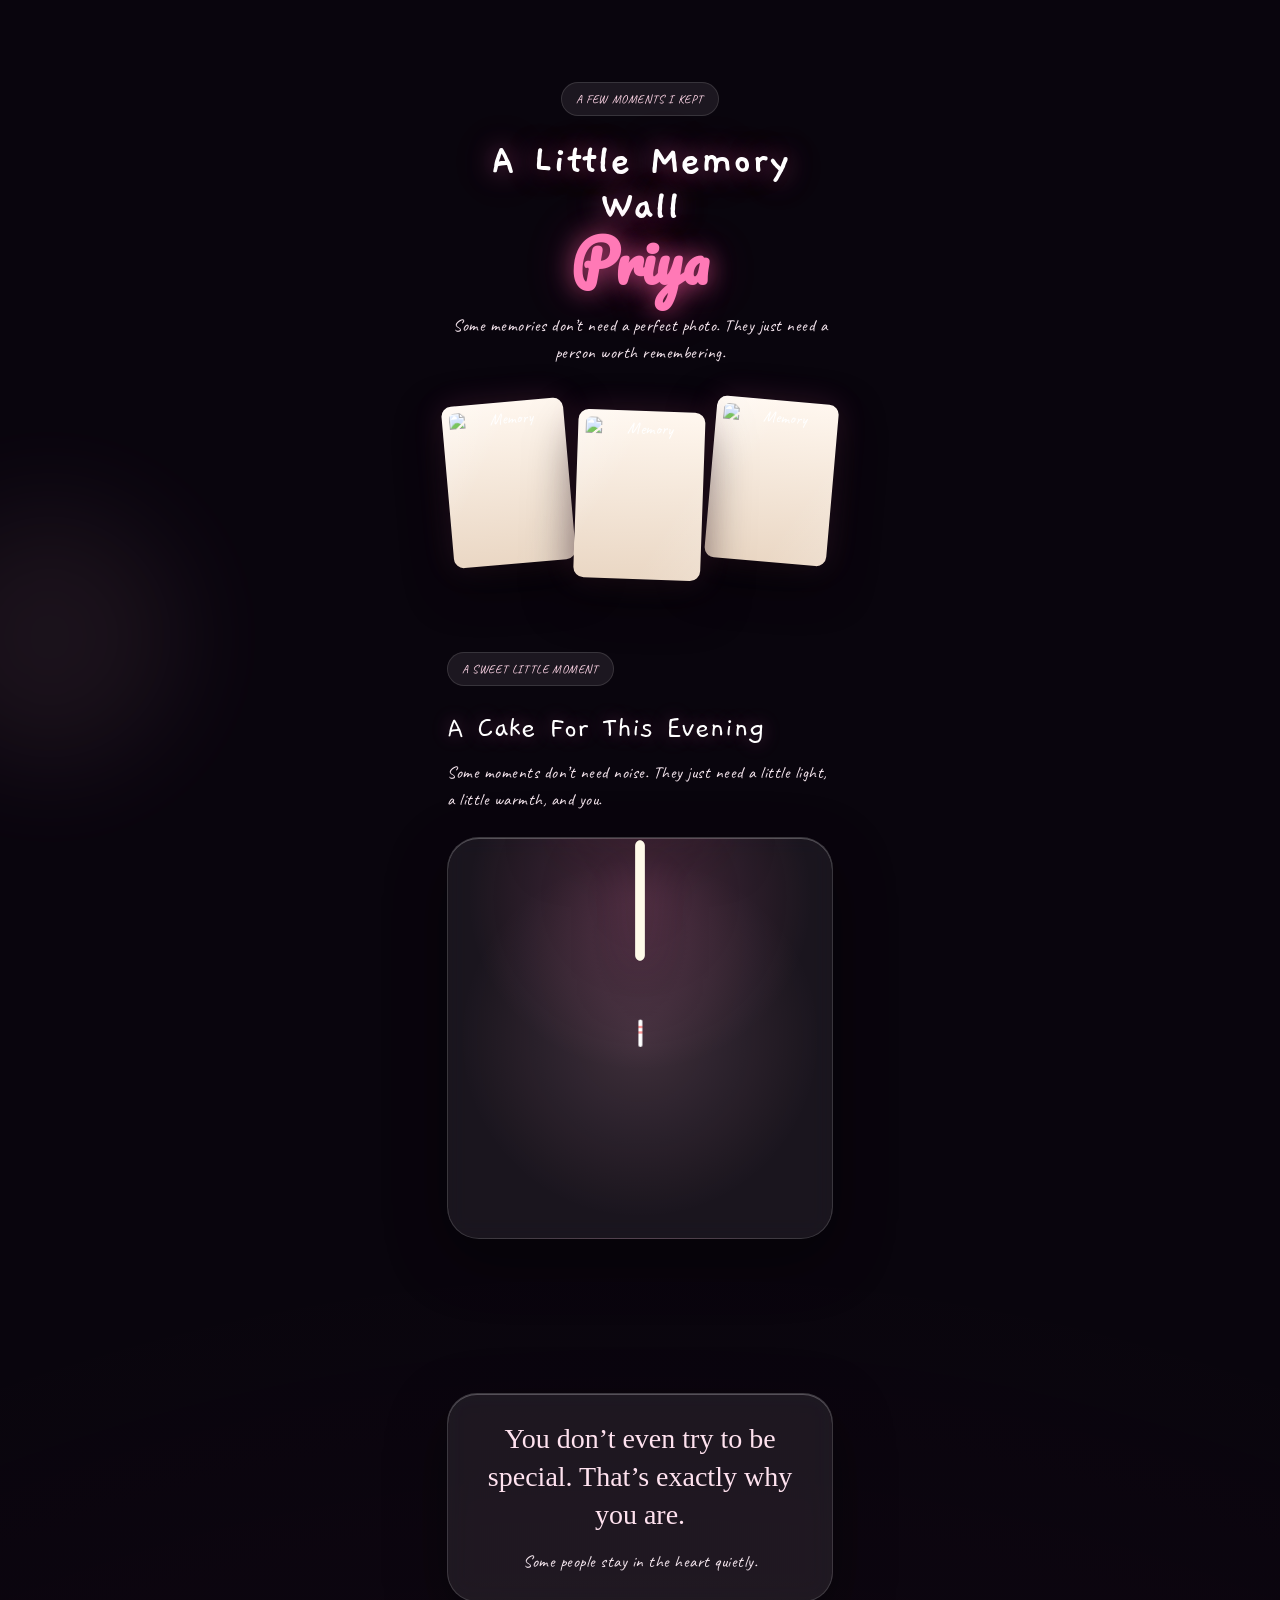
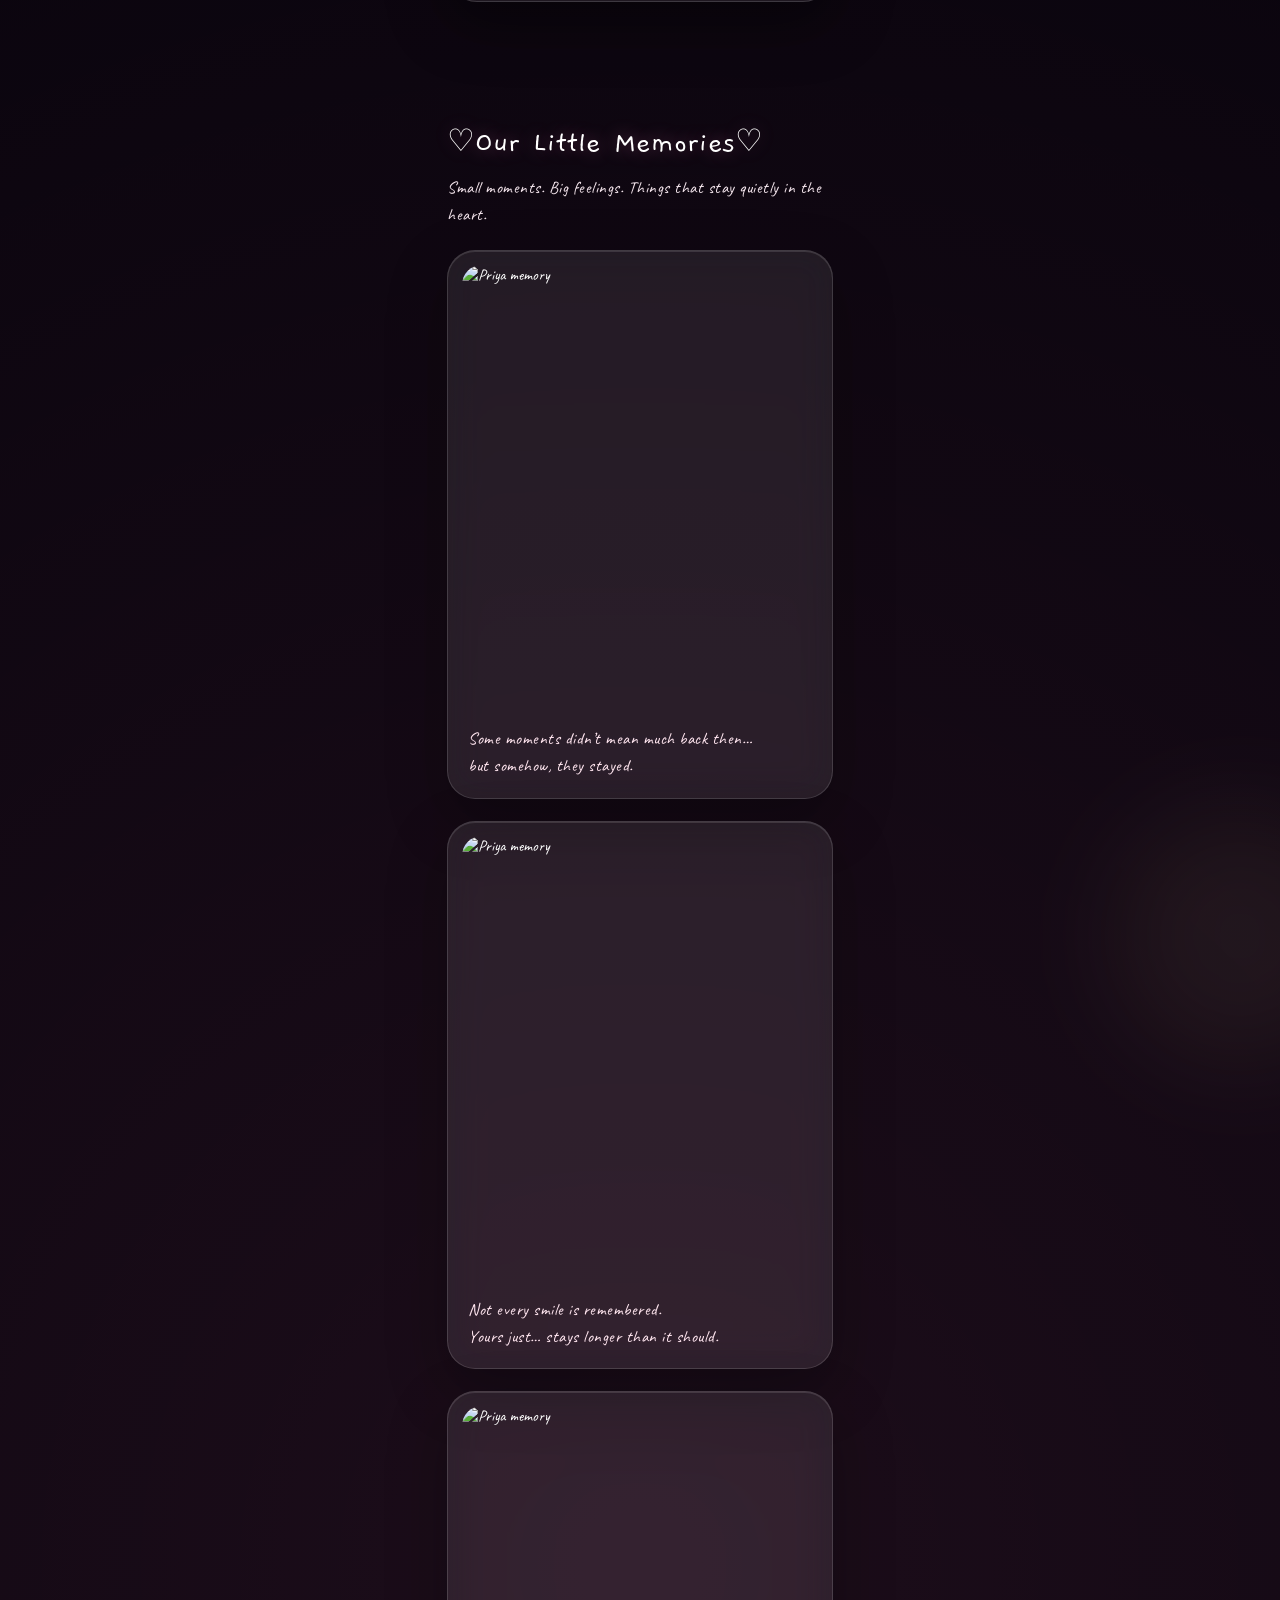
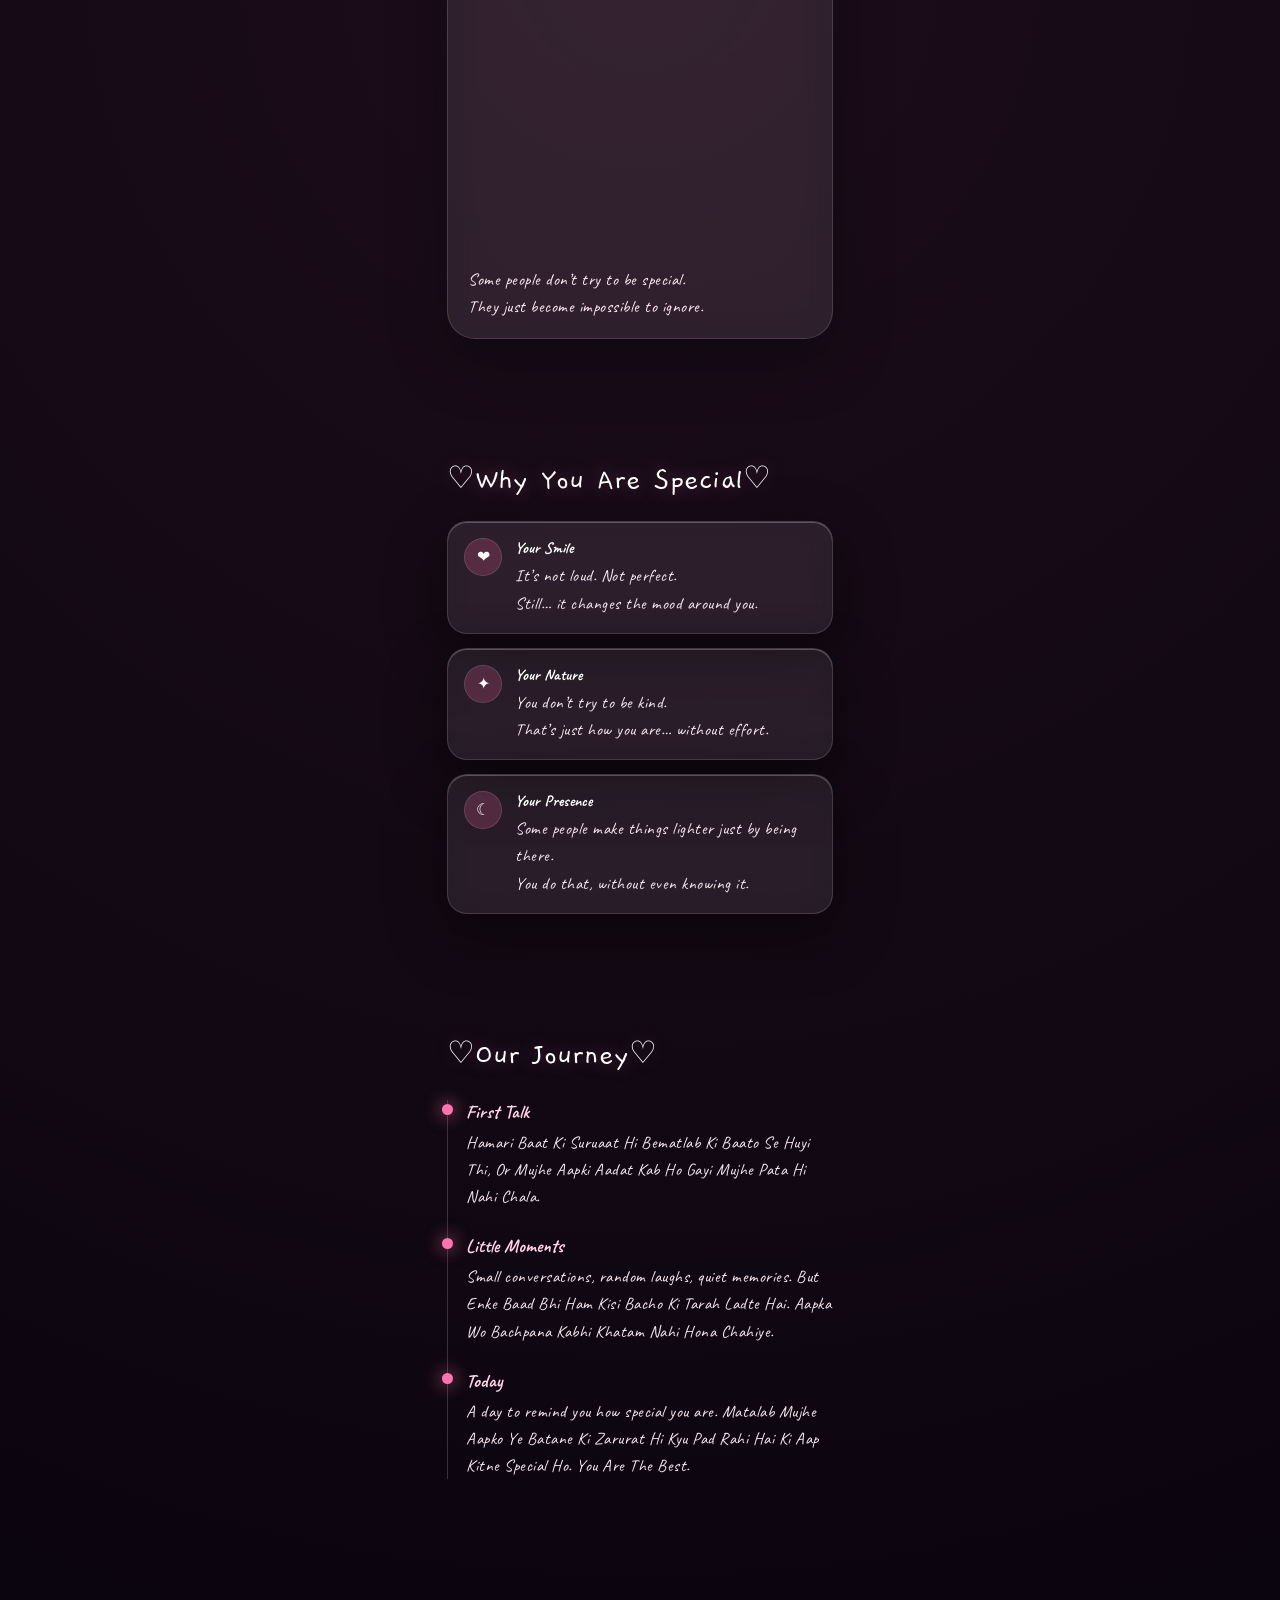
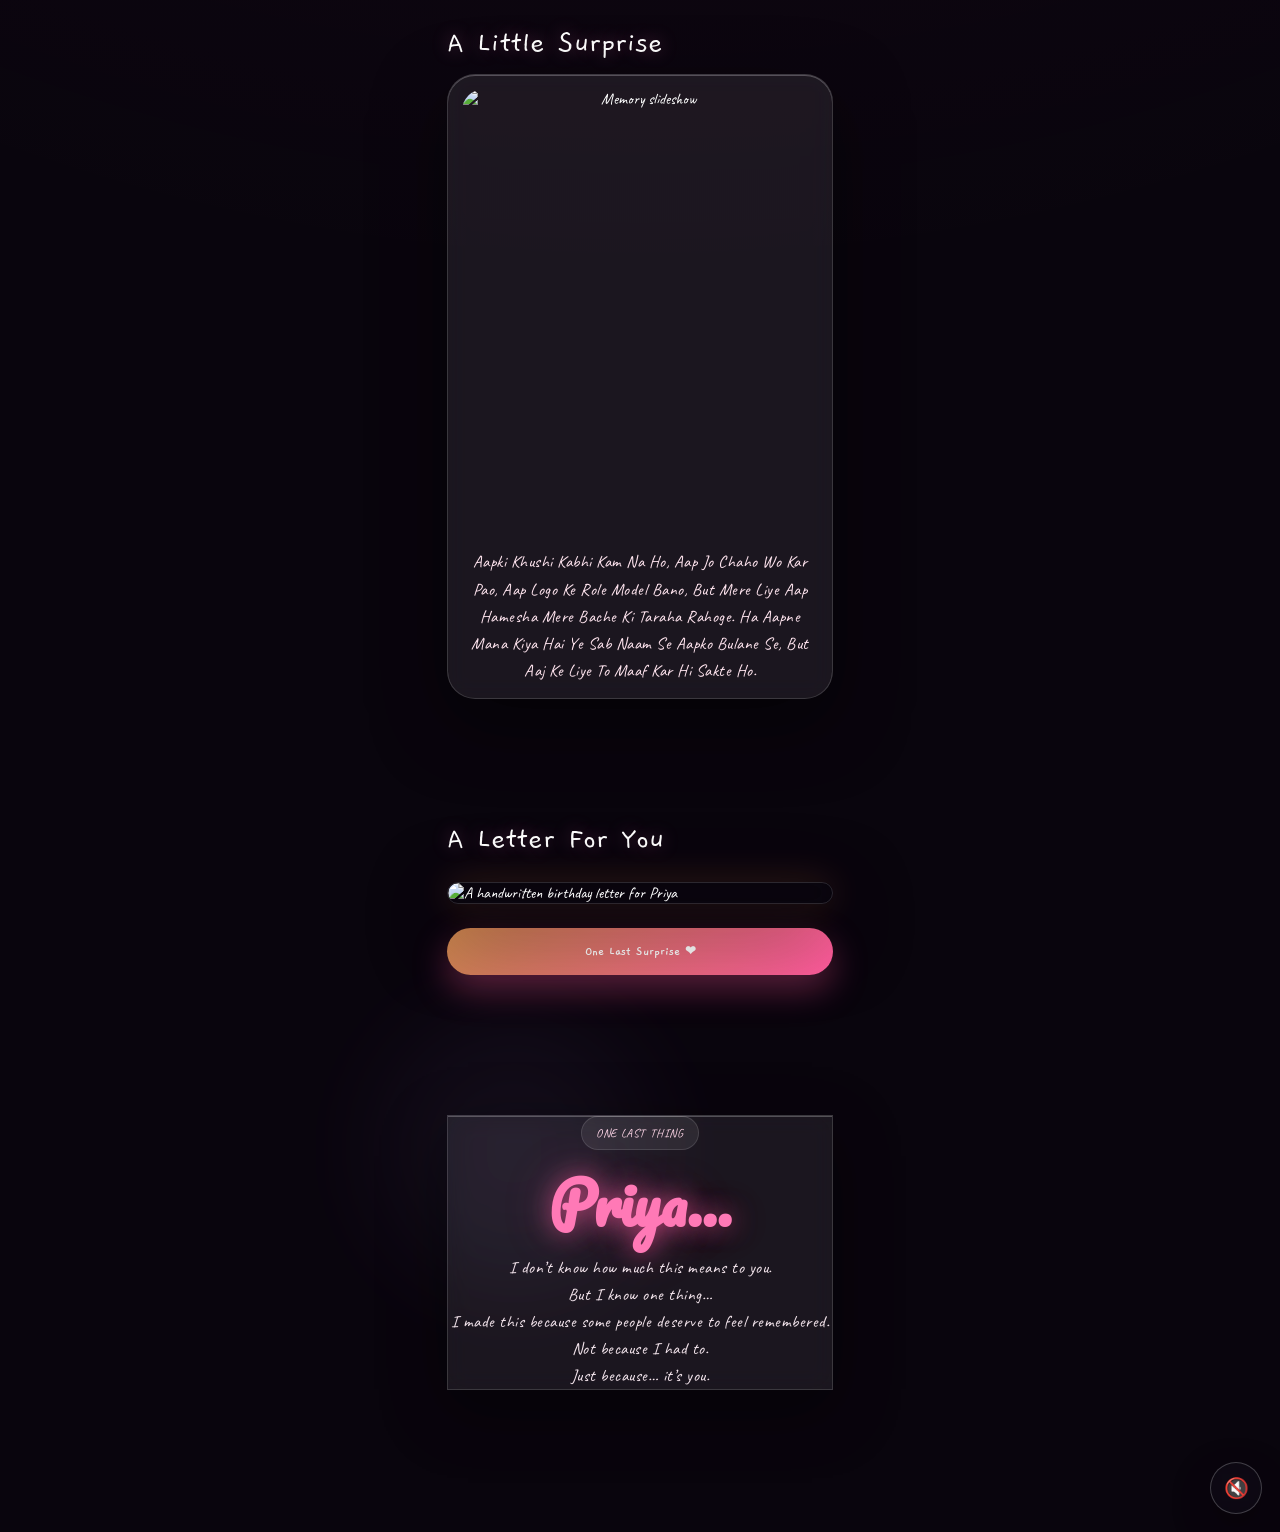
==== surprise.html @ 979c56af "Update surprise.html" ====
<!DOCTYPE html>
<html lang="en">
<head>
<meta charset="UTF-8" />
<meta name="viewport" content="width=device-width, initial-scale=1.0" />
<link href="https://fonts.googleapis.com/css2?family=Pacifico&family=Gaegu:wght@400;700&family=Caveat:wght@400;600&display=swap" rel="stylesheet">
<title>Evening of Memories | Priya</title>
<link rel="stylesheet" href="./css/surprise.css" />
</head>
<body>
  <div class="soft-glow glow-1"></div>
<div class="soft-glow glow-2"></div>
<div class="soft-glow glow-3"></div>

<audio id="music" preload="none" loop>
  <source src="./assets/audio/music.mp3" type="audio/mpeg">
</audio>
  <button id="musicToggle" class="music-btn" type="button">🔇</button>

<div class="page">
  <div class="wrap">
    <main id="content">
      <section class="section center fade">
        <div class="tag">A FEW MOMENTS I KEPT</div>
        <h1>A Little Memory Wall<br><span class="script">Priya</span></h1>
        <p>Some memories don’t need a perfect photo. They just need a person worth remembering.</p>

        <div class="photo-line">
          <div class="polaroid"><img src="./assets/images/photo1.webp" alt="Memory"></div>
          <div class="polaroid"><img src="./assets/images/photo2.webp" alt="Memory"></div>
          <div class="polaroid"><img src="./assets/images/photo3.webp" alt="Memory"></div>
        </div>
      </section>

      <section class="section fade eom-cake-section">
        <div class="tag">A SWEET LITTLE MOMENT</div>
        <h2 class="section-title">A Cake For This Evening</h2>
        <p>Some moments don’t need noise. They just need a little light, a little warmth, and you.</p>

        <div class="eom-cake-card glass">
          <div class="eom-cake-stage" aria-label="Animated cake for Priya">
<div class="cake">
        <div class="fuego"></div>
        <div class="fuego"></div>
        <div class="fuego"></div>
        <div class="fuego"></div>
        <div class="fuego"></div>
      </div>
      <svg id="cake" version="1.1" x="0px" y="0px" width="200px" height="500px" viewBox="0 0 200 500" enable-background="new 0 0 200 500" xml:space="preserve">
        <path fill="#a88679" d="M173.667-13.94c-49.298,0-102.782,0-147.334,0c-3.999,0-4-16.002,0-16.002
        c44.697,0,96.586,0,147.334,0C177.667-29.942,177.668-13.94,173.667-13.94z">
            <animate id="bizcocho_3" attributeName="d" calcMode="spline" keySplines="0 0 1 1; 0 0 1 1" begin="relleno_2.end" dur="0.3s" fill="freeze" values="
                              M173.667-13.94c-49.298,0-102.782,0-147.334,0c-3.999,0-4-16.002,0-16.002
        c44.697,0,96.586,0,147.334,0C177.667-29.942,177.668-13.94,173.667-13.94z
                              ;
                              M173.667,411.567c-47.995,12.408-102.955,12.561-147.334,0
        c-3.848-1.089-0.189-16.089,3.661-15.002c44.836,12.66,90.519,12.753,139.427,0.07
        C173.293,395.631,177.541,410.566,173.667,411.567z
                              ;
                              M173.667,427.569c-49.795,0-101.101,0-147.334,0c-3.999,0-4-16.002,0-16.002
        c46.385,0,97.539,0,147.334,0C177.668,411.567,177.667,427.569,173.667,427.569z
                              " />
        </path>
        <path fill="#8b6a60" d="M100-178.521c1.858,0,3.364,1.506,3.364,3.363c0,0,0,33.17,0,44.227
        c0,19.144,0,57.431,0,76.574c0,10.152,0,40.607,0,40.607c0,1.858-1.506,3.364-3.364,3.364l0,0c-1.858,0-3.364-1.506-3.364-3.364c0,0,0-30.455,0-40.607c0-19.144,0-57.432,0-76.575c0-11.057,0-44.226,0-44.226C96.636-177.015,98.142-178.521,100-178.521
        L100-178.521z">
            <animate id="relleno_2" attributeName="d" calcMode="spline" keySplines="0 0 1 1; 0 0 1 1; 0 0 0.58 1" begin="bizcocho_2.end" dur="0.5s" fill="freeze" values="
                              M100-178.521c1.858,0,3.364,1.506,3.364,3.363c0,0,0,33.17,0,44.227
        c0,19.144,0,57.431,0,76.574c0,10.152,0,40.607,0,40.607c0,1.858-1.506,3.364-3.364,3.364l0,0c-1.858,0-3.364-1.506-3.364-3.364c0,0,0-30.455,0-40.607c0-19.144,0-57.432,0-76.575c0-11.057,0-44.226,0-44.226C96.636-177.015,98.142-178.521,100-178.521
        L100-178.521z
                              ;
                              M100,267.257c1.858,0,3.364,1.506,3.364,3.363c0,0,0,33.17,0,44.227
        c0,19.143,0,57.43,0,76.574c0,10.151,0,40.606,0,40.606c0,1.858-1.506,3.364-3.364,3.364l0,0c-1.858,0-3.364-1.506-3.364-3.364
        c0,0,0-30.455,0-40.606c0-19.145,0-57.432,0-76.576c0-11.057,0-44.225,0-44.225C96.636,268.763,98.142,267.257,100,267.257
        L100,267.257z
                              ;
                              M93.928,405.433c-0.655,6.444-0.102,9.067,2.957,11.798c0,0,8.083,5.571,16.828,3.503
        c18.629-4.406,43.813,6.194,50.792,7.791c14.75,3.375,9.162,6.867,9.162,6.867c-2.412,2.258-58.328,0-73.667,0l0,0
        c-1.858,0-69.995,2.133-73.667,0c0,0-3.337-2.439,6.172-5.992c11.375-4.25,52.875,8.822,47.139-9.442
        c-6.333-20.167,5.226-21.514,5.226-21.514c3.435-0.915,12.78-6.663,10.923-0.546L93.928,405.433z
                              ;
                              M102.242,427.569c5.348,0,14.079,0,17.462,0c0,0,17.026,0,27.504,0
        c19.143,0,20.39-3.797,26.459,0c3,1.877,0,7.823,0,7.823c-2.412,2.258-58.328,0-73.667,0l0,0c-1.858,0-67.187,0-73.667,0
        c0,0-4.125-4.983,0-7.823c5.201-3.58,16.085,0,23.725,0c8.841,0,20.762,0,20.762,0c3.686,0,8.597,0,19.511,0H102.242z
                              " />
        </path>
        <path fill="#a88679" d="M173.667-15.929c-46.512,0-105.486,0-147.334,0c-3.999,0-4-16.002,0-16.002
        c43.566,0,97.96,0,147.334,0C177.667-31.931,177.666-15.929,173.667-15.929z">
            <animate id="bizcocho_2" attributeName="d" calcMode="spline" keySplines="0 0 1 1; 0 0 1 1; 0.25 0 0.58 1" begin="relleno_1.end" dur="0.5s" fill="freeze" values="
                              M173.667-15.929c-46.512,0-105.486,0-147.334,0c-3.999,0-4-16.002,0-16.002
        c43.566,0,97.96,0,147.334,0C177.667-31.931,177.666-15.929,173.667-15.929z
                              ;
                              M173.434,445.393c-47.269,8.001-105.245,8.001-147.334,0c-3.929-0.747-0.692-16.543,3.243-15.824
        c43.828,8.001,92.165,8.001,140.739,0C174.029,428.918,177.377,444.726,173.434,445.393z
                              ;
                              M173.667,449.514c-47.576-5.454-102.799-5.744-147.333,0c-3.966,0.512-3.938-15.297,0-16.002
        c43.683-7.823,97.646-8.026,147.333,0C177.616,434.15,177.642,449.969,173.667,449.514z
                              ;
                              M173.667,451.394c-49.298,0-102.782,0-147.334,0c-3.999,0-4-16.002,0-16.002
        c44.697,0,96.586,0,147.334,0C177.667,435.392,177.668,451.394,173.667,451.394z
                              " />
        </path>
        <path fill="#8b6a60" d="M101.368-73.685c0,12.164,0,15.18,0,28.519c0,22.702,0-13.661,0,8.304c0,14.48,0,18.233,0,30.512
        c0,1.753-2.958,1.847-2.958,0c0-12.68,0-16.277,0-30.401c0-21.983,0,11.66,0-8.305c0-13.027,0-15.992,0-28.628
        C98.411-75.883,101.368-75.592,101.368-73.685z">
            <animate id="relleno_1" attributeName="d" calcMode="spline" keySplines="0 0 1 1; 0 0 1 1; 0 0 0.6 1" begin="bizcocho_1.end" dur="0.5s" fill="freeze" values="
                              M101.368-73.685c0,12.164,0,15.18,0,28.519c0,22.702,0-13.661,0,8.304c0,14.48,0,18.233,0,30.512
        c0,1.753-2.958,1.847-2.958,0c0-12.68,0-16.277,0-30.401c0-21.983,0,11.66,0-8.305c0-13.027,0-15.992,0-28.628
        C98.411-75.883,101.368-75.592,101.368-73.685z
                              ;
                              M101.368,350.885c0,12.164,0,65.18,0,78.518c0,22.703,0-33.66,0-11.695c0,14.48,0,28.232,0,40.512
        c0,1.753-2.958,1.847-2.958,0c0-12.68,0-26.277,0-40.402c0-21.982,0,31.66,0,11.695c0-13.027,0-65.992,0-78.627
        C98.411,348.686,101.368,348.977,101.368,350.885z
                              ;
                              M128.38,447.567c37.626,6.312,39.303,13.658,26.833,12.833c-22.653-1.499-13.636-0.831-23.302-0.831
        c-14.48,0-17.884,0-30.163,0c-2.087,0-2.068,0-3.915,0c-13.333,0-8.963,0-23.088,0c-11.668,0-14.062,5.995-27.532,1.164
        c-12.629-4.529,38.667-3.167,46.833-17.333C100.077,432.94,105.546,443.736,128.38,447.567z
                              ;
                              M173.667,451.394c2.875,0,2.997,9.257,0,9.131c-22.662-0.956-32.09-0.956-41.756-0.956
        c-14.48,0-17.884,0-30.163,0c-2.087,0-2.068,0-3.915,0c-13.333,0-8.963,0-23.088,0c-11.668,0-34.99-0.294-48.412,1.831
        c-4.109,0.65-3.01-10.006,0-10.006C37.129,451.394,149.379,451.394,173.667,451.394z
                              " />
        </path>
        <path fill="#a88679" d="M173.667,21.571c-33.174,0-111.467,0-147.334,0c-4,0-4-16.002,0-16.002c39.836,0,105.982,0,147.334,0
        C177.668,5.569,177.667,21.571,173.667,21.571z">
            <animate id="bizcocho_1" attributeName="d" calcMode="spline" keySplines="0 0 1 1; 0 0 1 1; 0 0 1 1; 0.25 0 1 1; 0 0 1 1; 0.25 0 0.6 1" begin="2s" dur="0.8s" fill="freeze" values="
                              M173.667,21.571c-33.174,0-111.467,0-147.334,0c-4,0-4-16.002,0-16.002c39.836,0,105.982,0,147.334,0
        C177.668,5.569,177.667,21.571,173.667,21.571z
                              ;
                              M173.667,459.569c-33.197,16.002-110.782,16.002-147.334,0c-3.664-1.604,1.614-15.617,5.337-14.153
        c40.702,16.002,94.289,16.104,136.505,0.103C171.917,444.1,177.271,457.832,173.667,459.569z
                              ;
                              M171.817,475.571c-39.361-3.001-105.438-2.571-143.556,0c-3.991,0.27-7.377-14.736-3.387-15.014
        c41.553-2.888,104.421-3.121,150.51-0.233C179.378,460.574,175.806,475.875,171.817,475.571z
                              ;
                              M171.817,459.564c-38.8-12.188-104.504-13.762-143.556,0c-3.772,1.329-7.961-12.604-4.178-13.905
        c40.864-14.064,105.114-15.52,151.918-0.973C179.822,445.874,175.634,460.762,171.817,459.564z
                              ;
                              M173.667,475.571c-46.376-5.005-105.924-4.003-147.334,0c-3.981,0.385-3.479-15.421,0.479-16.002
        c43.087-6.327,97.705-7.083,146.855,0.438C177.621,460.613,177.644,476,173.667,475.571z
                              ;
                              M173.667,474.117c-46.376,1.866-105.638,2.01-147.334,0c-3.995-0.192-3.52-16.144,0.479-16.002
        c43.794,1.55,96.341,1.541,145.723,0C176.532,457.99,177.663,473.956,173.667,474.117z
                              ;
                              M173.667,475.571c-46.512,0-105.486,0-147.334,0c-3.999,0-4-16.002,0-16.002c43.566,0,97.96,0,147.334,0
        C177.667,459.569,177.666,475.571,173.667,475.571z
                              " />
        </path>
        <path fill="#fefae9" d="M104.812,113.216c0,3.119-2.164,5.67-4.812,5.67c-2.646,0-4.812-2.551-4.812-5.67c0-5.594,0-16.782,0-22.375
      c0-5.143,0-15.427,0-20.568c0-7.333,0-21.998,0-29.33c0-5.523,0-16.569,0-22.092c0-3.295,0-9.885,0-13.181
      C95.188,2.551,97.353,0,100,0c2.648,0,4.812,2.551,4.812,5.669c0,3.248,0,9.743,0,12.991c0,5.428,0,16.284,0,21.711
      c0,7.618,0,22.854,0,30.472c0,4.952,0,14.854,0,19.807C104.812,96.292,104.812,107.576,104.812,113.216z">
            <animate id="crema" attributeName="d" calcMode="spline" keySplines="0 0 1 1; 0 0 1 1; 0 0 1 1; 0.25 0 1 1; 0 0 1 1; 0 0 0.58 1" begin="bizcocho_3.end" dur="2s" fill="freeze" values="
                              M104.812,113.216c0,3.119-2.164,5.67-4.812,5.67c-2.646,0-4.812-2.551-4.812-5.67c0-5.594,0-16.782,0-22.375
      c0-5.143,0-15.427,0-20.568c0-7.333,0-21.998,0-29.33c0-5.523,0-16.569,0-22.092c0-3.295,0-9.885,0-13.181
      C95.188,2.551,97.353,0,100,0c2.648,0,4.812,2.551,4.812,5.669c0,3.248,0,9.743,0,12.991c0,5.428,0,16.284,0,21.711
      c0,7.618,0,22.854,0,30.472c0,4.952,0,14.854,0,19.807C104.812,96.292,104.812,107.576,104.812,113.216z
                              ;
                              M104.812,405.897c0,3.119-2.164,5.67-4.812,5.67c-2.646,0-4.812-2.551-4.812-5.67c0-5.594,0-16.782,0-22.376
      c0-5.143,0-15.426,0-20.568c0-7.332,0-21.997,0-29.33c0-5.522,0-16.568,0-22.092c0-3.295,0-9.885,0-13.181
      c0-3.118,2.165-5.669,4.812-5.669c2.648,0,4.812,2.551,4.812,5.669c0,3.247,0,9.743,0,12.991c0,5.428,0,16.283,0,21.711
      c0,7.618,0,22.854,0,30.473c0,4.951,0,14.854,0,19.807C104.812,388.972,104.812,400.256,104.812,405.897z
                              ;
                              M111.873,411.567c-3.119,0-9.226,0-11.874,0c-2.646,0-7.748,0-10.867,0c-7.086,0-12.698,0-18.292,0
      c-6.592,0-12.871,7.371-19.166,3.008c-10.043-6.961-7.776-10.169,2.991-17.745c12.61-8.873,27.713,1.994,25.919-7.531
      c-2.589-13.742,11.008-14.513,11.365-17.789c0.441-4.051,4.235-11.107,8.051-8.175c3.113,2.393,1.007,8.008,0,13.159
      c-1.871,9.569,8.058,2.113,9.494,14.155c2.592,21.732,21.184-0.675,29.309,7.976c5.216,5.553,18.413,5.552,15.426,12.942
      c-3.131,7.745-15.825-4.369-23.8,2.903C126.261,418.271,118.301,411.567,111.873,411.567z
                              ;
                              M111.873,411.567c-3.119,0-9.226,0-11.874,0c-2.646,0-9.734,4.069-12.853,4.069
      c-7.086,0-10.712-4.069-16.306-4.069c-6.592,0-12.12,6.013-19.166,3.008c-7.053-3.008-7.458,2.026-18.659,1.165
      c-6.832-0.525-7.522-3.034-7.533-6.265c-0.037-10.336,22.073-2.452,36.613-2.628c10.234-0.124,19.856-1.439,37.905-2.102
      c16.642-0.61,32.699,1.552,46.009,1.927c12.438,0.351,29.663-8.99,31.532,3.315c0.773,5.093-5.605,3.342-11.211,9.579
      c-5.093,5.667-7.59-4.605-12.965-3.832c-8.269,1.189-14.962-8.537-22.937-1.265C126.261,418.271,118.301,411.567,111.873,411.567z
                              ;
                              M110.946,413.652c-2.904-1.137-8.405-2.748-12.446-0.97c-6.099,2.685-7.273,10.358-13.253,8.242
      c-7.843-2.775-8.953-5.008-14.546-5.01c-24.653-0.011-4.849,26.507-18.264,26.507c-12.377,0,5.791-33.537-19.422-26.682
      c-7.703,2.095-9.806-0.942-9.817-4.173c-0.037-10.336,24.357-4.544,38.897-4.72c10.234-0.124,19.856-1.439,37.905-2.102
      c16.642-0.61,32.699,1.552,46.009,1.927c12.438,0.351,28.973-8.865,31.532,3.315c1.449,6.896,0.318,15.624-3.874,15.624
      c-7.619,0-1.788-15.192-19.243-7.111c-7.581,3.51-15.963-9.738-26.669,1.066C120.644,426.744,118.381,416.561,110.946,413.652z
                              ;
                              M111.547,413.9c-2.969-0.956-8.775-0.949-13.167-0.5c-14.667,1.5-8.325,16.508-14.667,16.666
      c-6.667,0.166-0.167-13.5-13.013-14.151c-30.471-1.545-5.572,46.651-18.987,46.651c-12.377,0,10.333-50.166-18.667-44.5
      c-7.835,1.531-9.537-1.417-9.548-4.647c-0.037-10.336,23.675-5.177,38.215-5.353c10.234-0.124,20.618-1.671,38.667-2.333
      c16.642-0.61,32.023,1.458,45.333,1.833c12.438,0.351,33.819-8.431,33.199,4.001c-0.532,10.666,0.414,26.166-5.245,25.833
      c-7.606-0.447-2.954-31.5-19.243-18.899c-7.985,6.177-17.658-5.969-27.377,5.732C118.88,434.066,121.38,417.067,111.547,413.9z
                              ;
                              M111.547,415.233c-6.667-0.834-9.667,4.667-13.833,3.333c-19.649-6.291-8.158,22.176-14.5,22.334
      c-6.667,0.166,2.833-18-13.333-22.167c-29.544-7.615-9.667,43.833-20.167,43.833c-10.333,0,8.004-55.006-16.833-39
      c-7.5,4.833-9.508-3.78-9.299-7.004c0.799-12.329,23.592-7.153,38.132-7.329c10.234-0.124,20.238-1.505,38.287-2.167
      c16.642-0.61,32.903,1.125,46.213,1.5c12.438,0.351,35.058-5.579,31.863,6.451c-5.532,20.833,1.25,28.216-4.409,27.883
      c-7.606-0.447-6.058-37.895-20.62-23.333c-10.167,10.166-15.972-0.747-25,12C119.547,443.568,121.798,416.515,111.547,415.233z
                              " />
        </path>
        <rect x="10" y="475.571" fill="#fefae9" width="180" height="4" />
      </svg>
          </div>
        </div>
      </section>


      <section class="section fade">
        <div class="quote-card glass">
          <div class="quote">You don’t even try to be special. That’s exactly why you are.</div>
          <p style="margin-top:14px;">Some people stay in the heart quietly.</p>
        </div>
      </section>

      <section class="section fade">
        <h2 class="section-title">♡Our Little Memories♡</h2>
        <p>Small moments. Big feelings. Things that stay quietly in the heart.</p>

        <div class="memory-card glass">
          <img src="./assets/images/photo1.webp" alt="Priya memory">
          <p>
            Some moments didn’t mean much back then…<br>
            but somehow, they stayed.
          </p>
        </div>

        <div class="memory-card glass">
          <img src="./assets/images/photo2.webp" alt="Priya memory">
          <p>
            Not every smile is remembered.<br>
            Yours just… stays longer than it should.
          </p>
        </div>

        <div class="memory-card glass">
          <img src="./assets/images/photo3.webp" alt="Priya memory">
          <p>
            Some people don’t try to be special.<br>
            They just become impossible to ignore.
          </p>
        </div>
      </section>

      <section class="section fade">
        <h2 class="section-title">♡Why You Are Special♡</h2>

        <div class="list">
          <div class="reason glass">
            <div class="icon">❤</div>
            <div>
              <h3>Your Smile</h3>
              <p>
                It’s not loud. Not perfect.<br>
                Still… it changes the mood around you.
              </p>
            </div>
          </div>

          <div class="reason glass">
            <div class="icon">✦</div>
            <div>
              <h3>Your Nature</h3>
              <p>
                You don’t try to be kind.<br>
                That’s just how you are… without effort.
              </p>
            </div>
          </div>

          <div class="reason glass">
            <div class="icon">☾</div>
            <div>
              <h3>Your Presence</h3>
              <p>
                Some people make things lighter just by being there.<br>
                You do that, without even knowing it.
              </p>
            </div>
          </div>
        </div>
      </section>

      <section class="section fade">
        <h2 class="section-title">♡Our Journey♡</h2>
        <div class="timeline">
          <div class="t-item">
            <h3>First Talk</h3>
            <p>Hamari Baat Ki Suruaat Hi Bematlab Ki Baato Se Huyi Thi, Or Mujhe Aapki Aadat Kab Ho Gayi Mujhe Pata Hi Nahi Chala.</p>
          </div>
          <div class="t-item">
            <h3>Little Moments</h3>
            <p>Small conversations, random laughs, quiet memories. But Enke Baad Bhi Ham Kisi Bacho Ki Tarah Ladte Hai. Aapka Wo Bachpana Kabhi Khatam Nahi Hona Chahiye.</p>
          </div>
          <div class="t-item">
            <h3>Today</h3>
            <p>A day to remind you how special you are. Matalab Mujhe Aapko Ye Batane Ki Zarurat Hi Kyu Pad Rahi Hai Ki Aap Kitne Special Ho. You Are The Best.</p>
          </div>
        </div>
      </section>

      <section class="section fade">
        <h2 class="section-title">A Little Surprise</h2>
        <div class="slideshow glass">
          <img id="slideImage" src="./assets/images/photo1.webp" alt="Memory slideshow">
          <p id="slideText">Aapki Khushi Kabhi Kam Na Ho, Aap Jo Chaho Wo Kar Pao, Aap Logo Ke Role Model Bano, But Mere Liye Aap Hamesha Mere Bache Ki Taraha Rahoge. Ha Aapne Mana Kiya Hai Ye Sab Naam Se Aapko Bulane Se, But Aaj Ke Liye To Maaf Kar Hi Sakte Ho.</p>
        </div>
      </section>

      <section class="section fade">
        <h2 class="section-title">A Letter For You</h2>

        <div class="letter-image-card glass">
          <img src="./assets/images/letter.webp" alt="A handwritten birthday letter for Priya">
        </div>

        <button class="surprise-btn" onclick="showSecret()">One Last Surprise ❤</button>

        <div id="secretBox" class="secret glass">
          <h2 class="section-title">Just One More Thing</h2>
          <p>
            Not just today…<br>
            Aap Har Din Khush Raho, Sirf Aaj Hi Nahi. Aapki Muskurahat Hamesha Aapke Face Par Rahe. Aapke Life Me Koi Problem Na Ho. Ha Mai Hu Sabse Bada Problem To, But Ye Bhi Kuch Time Me Khatam Ho Jayega.<br><br>
            Aap Yu Hi Hasti Khelti Muskurati Raho. Aap Jo Kar Rahe Ho, Jiske Liye Khudko Sacrifice Kar Rahe Ho, Wo Bano Aap. Aapke Naam Me “DOCTOR” Add Ho.<br><br>
            Yahi Duaa Hai Meri Ki Aapko Har Wo Chiz Aur Khushiya Mile Jiske Aap Hakdaar Ho.
          </p>
        </div>
      </section>

     <section class="final fade">
  <div class="final-card glass">
    <div class="tag">ONE LAST THING</div>

    <h1><span class="script">Priya...</span></h1>

    <p>
      I don’t know how much this means to you.<br>
      But I know one thing…
    </p>

    <p class="final-line">
      I made this because some people deserve to feel remembered.
    </p>

    <p>
      Not because I had to.<br>
      Just because… it’s you.
    </p>
  </div>
</section>
    </main>
  </div>
</div>

<script src="./js/surprise.js"></script>
</body>
</html>
---- css/surprise.css ----
*{margin:0;padding:0;box-sizing:border-box}
html{scroll-behavior:smooth}
body{
  animation:surpriseEntry .8s ease forwards;
  font-family:'Caveat', cursive;
  background:#09050b;
  color:#fff;
  overflow-x:hidden;
}

.page::before{
  content:"";
  position:fixed;
  inset:0;
  background:url('bg.jpg') center/cover no-repeat;
  filter:blur(18px) brightness(0.5);
  z-index:-2;
}
.page{
  min-height:100vh;
  background:rgba(10,5,15,0.6);
  position:relative;
  z-index:1;
}
.page::after{
  content:"";
  position:absolute;
  inset:0;
  background:radial-gradient(circle at center,rgba(255,120,180,.08),transparent 60%);
  pointer-events:none;
}

.wrap{
  width:100%;
  max-width:430px;
  margin:0 auto;
  padding:22px;
}
.screen{
  min-height:100vh;
  display:flex;
  flex-direction:column;
  justify-content:center;
  position:relative;
  transition:.5s ease;
}
.glass{
  background:rgba(255,255,255,.075);
  border:1px solid rgba(255,255,255,.14);
  backdrop-filter:blur(12px);
  box-shadow:
    0 20px 60px rgba(0,0,0,.45),
    inset 0 1px 0 rgba(255,255,255,.25);
}

.hero-card{
  border-radius:34px;
  padding:28px 22px;
  text-align:center;
  overflow:hidden;
  position:relative;
  min-height:85vh;
  display:flex;
  flex-direction:column;
  justify-content:center;
  transform:scale(1.02);
  backdrop-filter:blur(18px);
  background:linear-gradient(
    180deg,
    rgba(255,255,255,0.08),
    rgba(255,255,255,0.03)
  );
  border:1px solid rgba(255,255,255,0.25);
  box-shadow:
    0 30px 100px rgba(0,0,0,0.8),
    0 0 60px rgba(255,120,180,0.25),
    inset 0 1px 0 rgba(255,255,255,0.3);
}
.hero-card:before{
  content:"";
  position:absolute;
  inset:-80px;
  background:radial-gradient(circle,rgba(255,114,172,.18),transparent 45%);
  animation:softPulse 5s ease-in-out infinite;
  z-index:-1;
}
.hero-card::after{
  content:"";
  position:absolute;
  inset:0;
  background:radial-gradient(
    circle at 50% 30%,
    rgba(255,120,180,0.25),
    transparent 60%
  );
  pointer-events:none;
}
@keyframes softPulse{
  0%,100%{transform:scale(1);opacity:.8}
  50%{transform:scale(1.08);opacity:1}
}

.tag{
  display:inline-block;
  padding:8px 14px;
  border-radius:999px;
  font-size:12px;
  letter-spacing:.6px;
  color:#ffd6e8;
  background:rgba(255,255,255,.08);
  border:1px solid rgba(255,255,255,.12);
  margin-bottom:22px;
}
h1{
  font-family:'Gaegu', cursive;
  font-size:44px;
  line-height:1.05;
  font-weight:600;
  margin-bottom:14px;
  text-shadow:
    0 0 25px rgba(255,120,180,.5),
    0 0 50px rgba(255,120,180,.25);
}
.script{
  font-size:58px;
  font-family:'Pacifico', cursive;
  color:#ff79b6;
  text-shadow:
    0 0 25px rgba(255,92,160,.6),
    0 0 50px rgba(255,92,160,.3);
}
p{
  font-size:17px;
  line-height:1.6;
  letter-spacing:0.5px;
  color:#f3e4ec;
}
.btn{
  width:100%;
  margin-top:28px;
  padding:16px 18px;
  border:0;
  border-radius:999px;
  color:#fff;
  font-size:16px;
  font-weight:700;
  background:linear-gradient(135deg,#ff4d6d,#ff9a8b);
  box-shadow:
    0 15px 40px rgba(255,80,120,.5),
    0 0 30px rgba(255,80,120,.4);
  transition:0.3s ease;
  cursor:pointer;
}
.btn:hover{
  box-shadow:
    0 20px 50px rgba(255,80,120,.7),
    0 0 40px rgba(255,80,120,.6);
}
.btn:active{transform:scale(0.96)}
.down{
  margin-top:22px;
  font-size:26px;
  color:#ffd6e8;
  animation:bounce 1.8s infinite;
}
@keyframes bounce{
  0%,100%{transform:translateY(0)}
  50%{transform:translateY(8px)}
}

.hidden{display:none}
.fade{
  opacity:0;
  transform:translateY(30px);
  transition:all 0.8s ease;
}
.fade.show{
  opacity:1;
  transform:translateY(0);
}

.section{padding:60px 0}
.section-title{
  font-family:'Gaegu', cursive;
  font-size:31px;
  font-weight:500;
  margin-bottom:12px;
  text-shadow:0 0 18px rgba(255,140,190,.4);
}
.center{text-align:center}

.photo-line{
  display:flex;
  gap:10px;
  margin-top:30px;
  perspective:900px;
}
.polaroid{
  flex:1;
  background:linear-gradient(180deg,#fff7ef,#ead7c4);
  padding:7px 7px 20px;
  border-radius:10px;
  box-shadow:
    0 18px 45px rgba(0,0,0,.55),
    0 0 30px rgba(255,120,180,.16);
  position:relative;
  overflow:hidden;
}
.polaroid::after{
  content:"";
  position:absolute;
  inset:0;
  background:linear-gradient(
    120deg,
    rgba(255,255,255,.35),
    transparent 35%,
    transparent 70%,
    rgba(255,255,255,.16)
  );
  pointer-events:none;
}
.polaroid img{
  width:100%;
  aspect-ratio:4/5;
  object-fit:cover;
  border-radius:6px;
  display:block;
  filter:contrast(1.05) saturate(1.08);
}
.polaroid:nth-child(1){transform:rotate(-5deg) translateY(6px)}
.polaroid:nth-child(2){transform:rotate(2deg) translateY(18px) scale(1.04);z-index:2}
.polaroid:nth-child(3){transform:rotate(5deg) translateY(4px)}

.quote-card{
  margin-top:34px;
  border-radius:30px;
  padding:26px 22px;
  text-align:center;
}
.quote{
  font-family:Georgia,serif;
  font-size:28px;
  line-height:1.35;
  color:#ffe2ef;
}

.memory-card{
  margin-top:22px;
  border-radius:28px;
  padding:14px;
  background:rgba(255,255,255,.08);
  border:1px solid rgba(255,255,255,.12);
  backdrop-filter:blur(18px);
  box-shadow:0 25px 60px rgba(0,0,0,.45);
  transform:translateY(0);
  transition:transform .3s ease, box-shadow .3s ease;
}
.memory-card:hover{
  transform:translateY(-6px);
  box-shadow:0 30px 80px rgba(0,0,0,.6);
}
.memory-card:active{transform:scale(.98)}
.memory-card img{
  width:100%;
  aspect-ratio:4/5;
  object-fit:cover;
  border-radius:20px;
  display:block;
}
.memory-card p{
  padding:15px 6px 4px;
  color:#ffe5ef;
}

.list{
  margin-top:22px;
  display:grid;
  gap:14px;
}
.reason{
  display:flex;
  gap:13px;
  align-items:flex-start;
  border-radius:20px;
  padding:16px;
}
.icon{
  width:38px;
  height:38px;
  min-width:38px;
  border-radius:50%;
  display:flex;
  align-items:center;
  justify-content:center;
  background:rgba(255,106,166,.20);
  border:1px solid rgba(255,255,255,.12);
}
.reason h3{
  font-size:16px;
  margin-bottom:4px;
}

.timeline{
  margin-top:26px;
  padding-left:18px;
  border-left:1px solid rgba(255,255,255,.18);
}
.t-item{
  position:relative;
  margin-bottom:24px;
}
.t-item:before{
  content:"";
  position:absolute;
  left:-24px;
  top:4px;
  width:11px;
  height:11px;
  border-radius:50%;
  background:#ff74af;
  box-shadow:0 0 18px #ff74af;
}
.t-item h3{
  color:#ffd2e5;
  margin-bottom:5px;
}

.slideshow{
  border-radius:28px;
  padding:14px;
  text-align:center;
  box-shadow:
    0 25px 70px rgba(0,0,0,.5),
    inset 0 1px 0 rgba(255,255,255,.25);
}
.slideshow img{
  width:100%;
  aspect-ratio:4/5;
  object-fit:cover;
  border-radius:22px;
  display:block;
  transition:opacity .5s ease;
}
.slideshow p{
  margin-top:14px;
  color:#ffe4ef;
}

.letter-image-card{
  margin-top:24px;
  border-radius:26px;
  padding:0;
  overflow:hidden;
  background:transparent;
  box-shadow:
    0 25px 80px rgba(0,0,0,.7),
    0 0 38px rgba(255,150,90,.20);
}
.letter-image-card img{
  width:100%;
  display:block;
  border-radius:22px;
}

.surprise-btn{
  font-family:'Gaegu', cursive;
  margin-top:24px;
  width:100%;
  padding:15px 18px;
  border:0;
  border-radius:999px;
  color:#fff;
  font-weight:700;
  background:linear-gradient(135deg,#c8844c,#ff5a9d);
  box-shadow:0 14px 35px rgba(255,82,153,.35);
  cursor:pointer;
}
.secret{
  display:none;
  margin-top:18px;
  border-radius:26px;
  padding:22px;
  text-align:center;
}

.final{
  text-align:center;
  padding:80px 0 120px;
}
.final h1{
  text-shadow:
    0 0 30px rgba(255,120,180,.7),
    0 0 60px rgba(255,120,180,.4);
}
.heart{
  position:fixed;
  bottom:-30px;
  pointer-events:none;
  opacity:.65;
  animation:rise 5s linear forwards;
  z-index:10;
}
@keyframes rise{
  to{transform:translateY(-110vh);opacity:0}
}

@media (prefers-reduced-motion:reduce){
  *{animation:none!important;scroll-behavior:auto!important;transition:none!important}
}

/* ===== EVENING OF MEMORIES: ORIGINAL CAKE ANIMATION INTEGRATION ===== */
.eom-cake-section{
  padding-top:34px;
}

.eom-cake-card{
  margin-top:24px;
  border-radius:32px;
  padding:10px 0 0;
  min-height:390px;
  overflow:hidden;
  position:relative;
  background:
    radial-gradient(circle at 50% 15%, rgba(255,120,180,.20), transparent 44%),
    rgba(255,255,255,.07);
}

.eom-cake-card::before{
  content:"";
  position:absolute;
  inset:-80px;
  background:radial-gradient(circle, rgba(255,180,210,.16), transparent 46%);
  pointer-events:none;
}

.eom-cake-stage{
  position:relative;
  width:260px;
  height:390px;
  margin:0 auto;
  transform:scale(.78);
  transform-origin:top center;
}

/* original candle, scoped */
.eom-cake-stage > .cake{
  background:#ffffff;
  border-radius:10px;
  position:absolute;
  top:228px;
  left:50%;
  margin-left:-2.4px;
  margin-top:-8.33333333px;
  width:5px;
  height:35px;
  transform:translateY(-300px);
  backface-visibility:hidden;
  animation:in 500ms 6s ease-out forwards;
  z-index:4;
}

.eom-cake-stage > .cake:after,
.eom-cake-stage > .cake:before{
  background:rgba(255,0,0,0.4);
  content:"";
  position:absolute;
  width:100%;
  height:2.22222222px;
}

.eom-cake-stage > .cake:after{
  top:25%;
  left:0;
}

.eom-cake-stage > .cake:before{
  top:45%;
  left:0;
}

/* original flame, scoped */
.eom-cake-stage .fuego{
  border-radius:100%;
  position:absolute;
  top:-20px;
  left:50%;
  margin-left:-2.6px;
  width:6.66666667px;
  height:18px;
}

.eom-cake-stage .fuego:nth-child(1){animation:fuego 2s 6.5s infinite;}
.eom-cake-stage .fuego:nth-child(2){animation:fuego 1.5s 6.5s infinite;}
.eom-cake-stage .fuego:nth-child(3){animation:fuego 1s 6.5s infinite;}
.eom-cake-stage .fuego:nth-child(4){animation:fuego .5s 6.5s infinite;}
.eom-cake-stage .fuego:nth-child(5){animation:fuego .2s 6.5s infinite;}

@keyframes fuego{
  0%,100%{
    background:rgba(254,248,97,0.5);
    box-shadow:0 0 40px 10px rgba(248,233,209,0.2);
    transform:translateY(0) scale(1);
  }
  50%{
    background:rgba(255,50,0,0.1);
    box-shadow:0 0 40px 20px rgba(248,233,209,0.2);
    transform:translateY(-20px) scale(0);
  }
}

@keyframes in{
  to{transform:translateY(0);}
}

/* original svg, scoped and positioned */
.eom-cake-stage > #cake{
  display:block;
  position:absolute;
  top:-10px;
  left:50%;
  width:260px;
  height:650px;
  margin:0;
  transform:translateX(-50%);
  overflow:visible;
  filter:
    drop-shadow(0 24px 34px rgba(0,0,0,.50))
    drop-shadow(0 0 24px rgba(255,120,180,.14));
}

@media (max-width:380px){
  .eom-cake-card{
    min-height:360px;
  }
  .eom-cake-stage{
    transform:scale(.72);
  }
}
@keyframes surpriseEntry{
  from{
    opacity:0;
    transform:scale(1.025);
    filter:blur(8px);
  }
  to{
    opacity:1;
    transform:scale(1);
    filter:blur(0);
  }
}
.soft-glow{
  position:fixed;
  width:260px;
  height:260px;
  border-radius:50%;
  background:rgba(255, 198, 221, .18);
  filter:blur(55px);
  pointer-events:none;
  z-index:0;
  animation:glowMove 9s ease-in-out infinite alternate;
}

.glow-1{
  top:8%;
  left:-80px;
}

.glow-2{
  right:-90px;
  top:38%;
  background:rgba(255, 235, 180, .15);
  animation-delay:1.5s;
}

.glow-3{
  bottom:4%;
  left:30%;
  background:rgba(190, 170, 255, .14);
  animation-delay:3s;
}

@keyframes glowMove{
  from{
    transform:translateY(0) scale(1);
    opacity:.7;
  }
  to{
    transform:translateY(-35px) scale(1.12);
    opacity:1;
  }
}

section,
.hero,
.memory-card,
.cake-shell,
.letter-box,
.final-section{
  position:relative;
  z-index:1;
}
section{
  padding-left:18px;
  padding-right:18px;
}

.memory-card,
.letter-box,
.final-section{
  border:1px solid rgba(255,255,255,.14);
  box-shadow:
    0 22px 60px rgba(0,0,0,.28),
    inset 0 1px 0 rgba(255,255,255,.12);
  backdrop-filter:blur(18px);
}

.memory-card{
  transition:transform .35s ease, box-shadow .35s ease;
}

.memory-card:hover{
  transform:translateY(-6px);
  box-shadow:
    0 30px 75px rgba(0,0,0,.34),
    inset 0 1px 0 rgba(255,255,255,.16);
}
@media (max-width: 640px){
  section{
    padding-left:16px;
    padding-right:16px;
  }

  .memory-card,
  .letter-box,
  .final-section{
    border-radius:24px;
  }

  .cake-shell{
    width:min(310px, 92vw);
  }

  h1{
    font-size:clamp(2.1rem, 12vw, 3.4rem);
    line-height:.95;
  }

  p{
    font-size:1rem;
    line-height:1.65;
  }
}
.reveal{
  opacity:0;
  transform:translateY(28px);
  transition:opacity .8s ease, transform .8s ease;
}

.reveal.show{
  opacity:1;
  transform:translateY(0);
}
.music-btn{
  position:fixed;
  right:18px;
  bottom:18px;
  width:52px;
  height:52px;
  border-radius:50%;
  border:1px solid rgba(255,255,255,.22);
  background:rgba(20,18,30,.42);
  color:#fff;
  font-size:20px;
  display:grid;
  place-items:center;
  cursor:pointer;
  z-index:9999;
  backdrop-filter:blur(14px);
  box-shadow:0 14px 40px rgba(0,0,0,.28);
  transition:transform .25s ease, background .25s ease;
}

.music-btn:hover{
  transform:scale(1.08);
  background:rgba(255,255,255,.14);
}
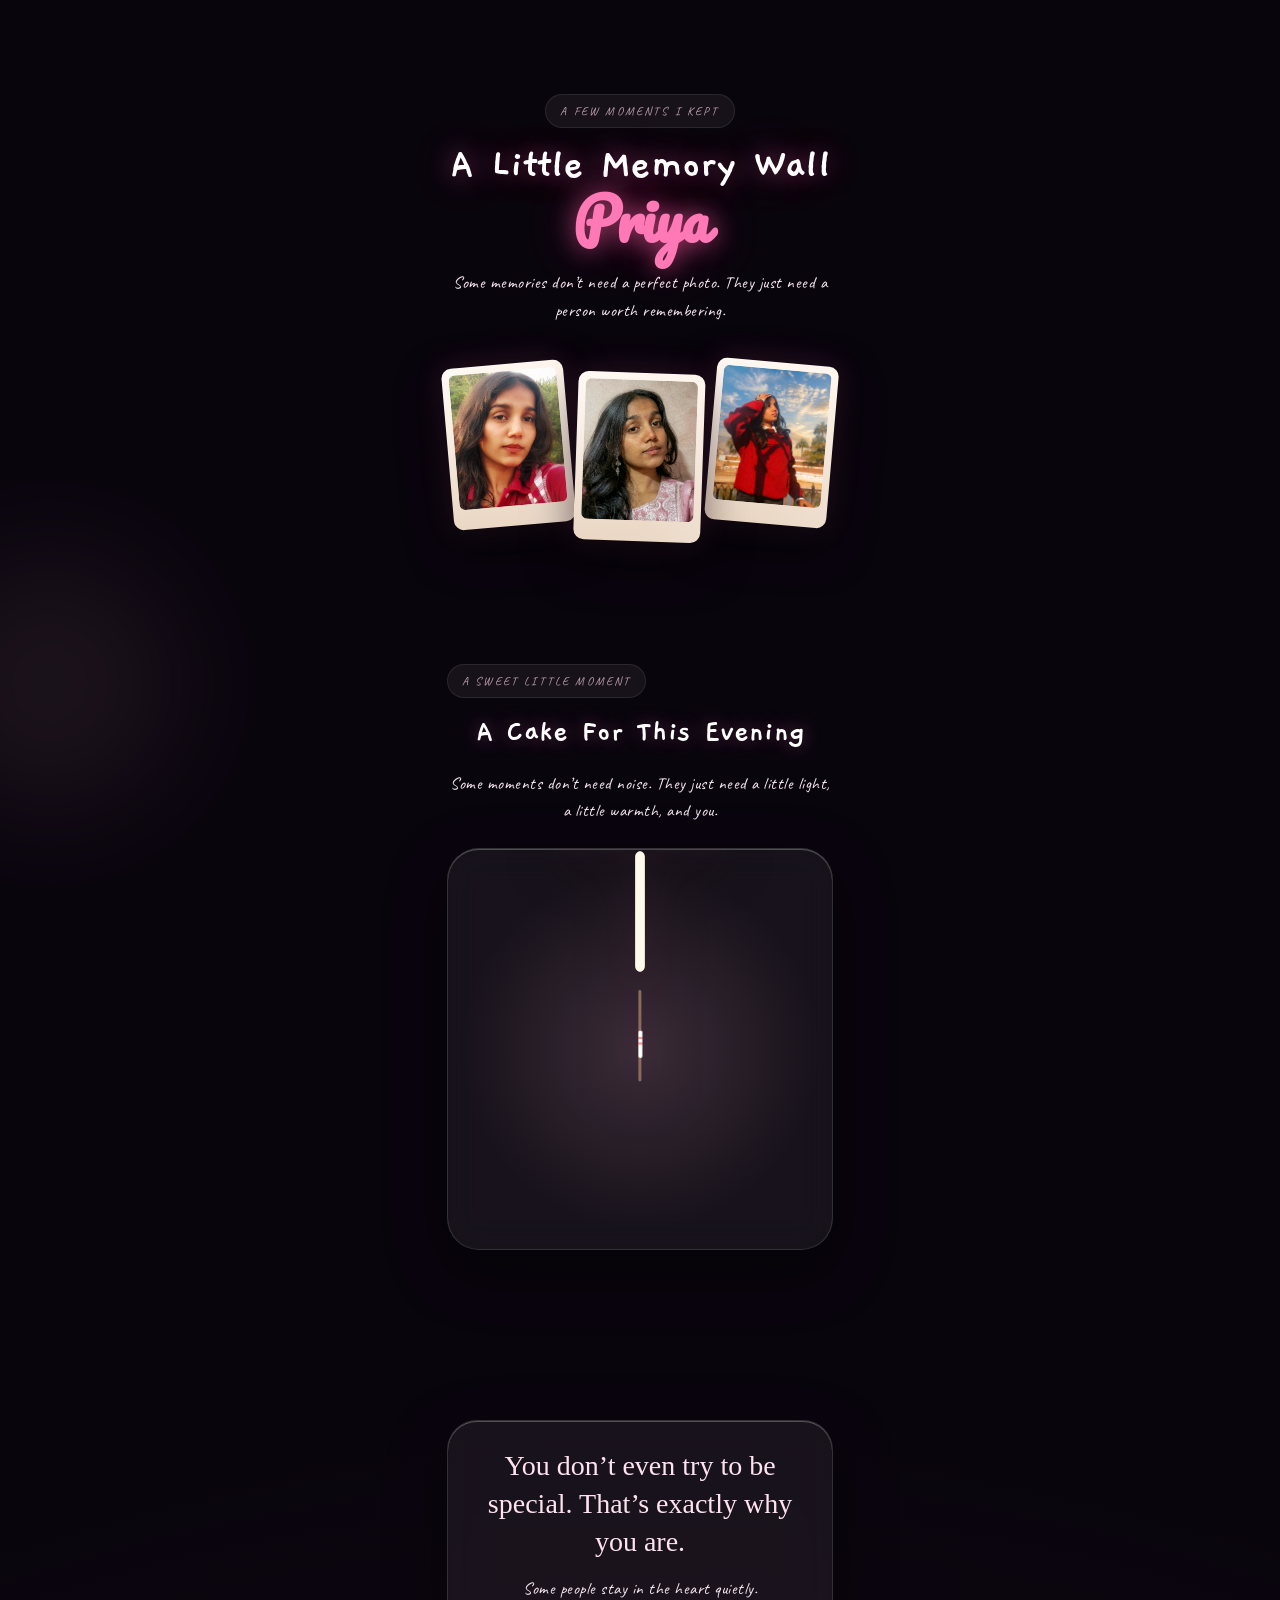
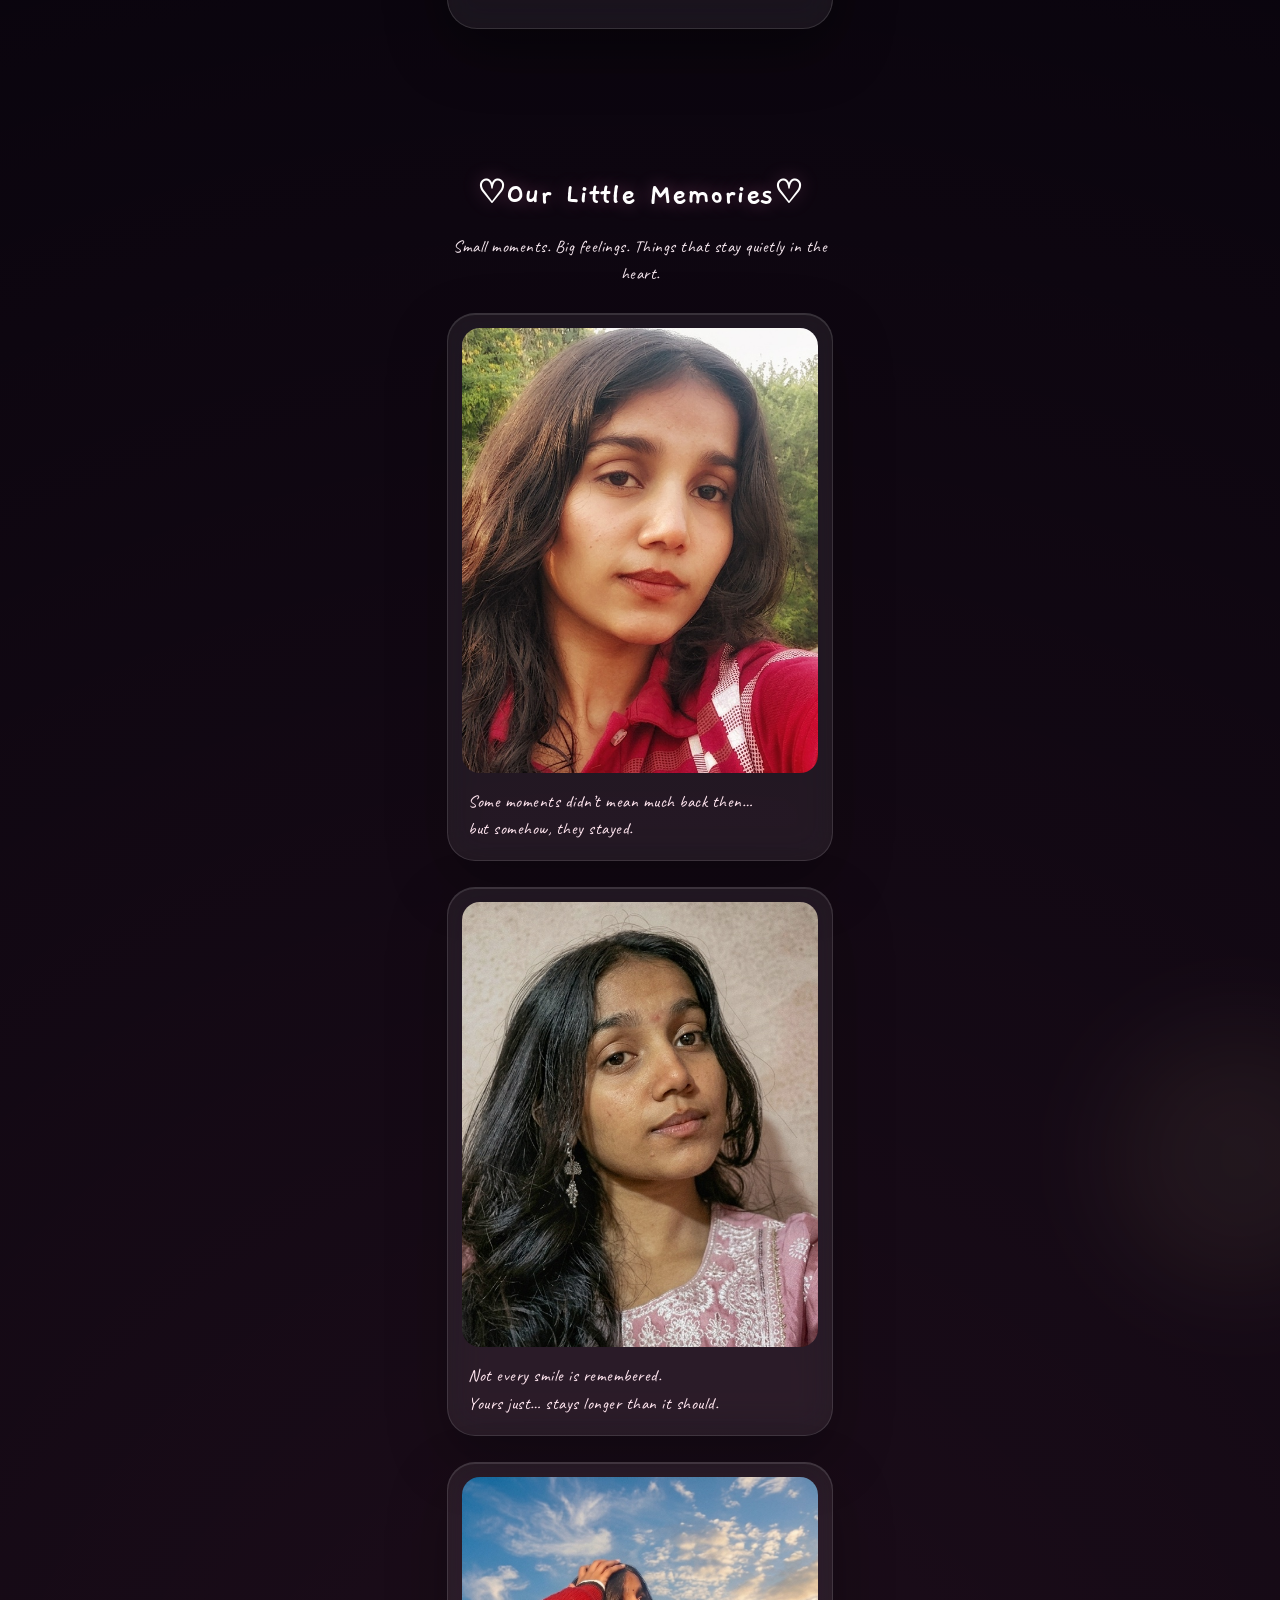
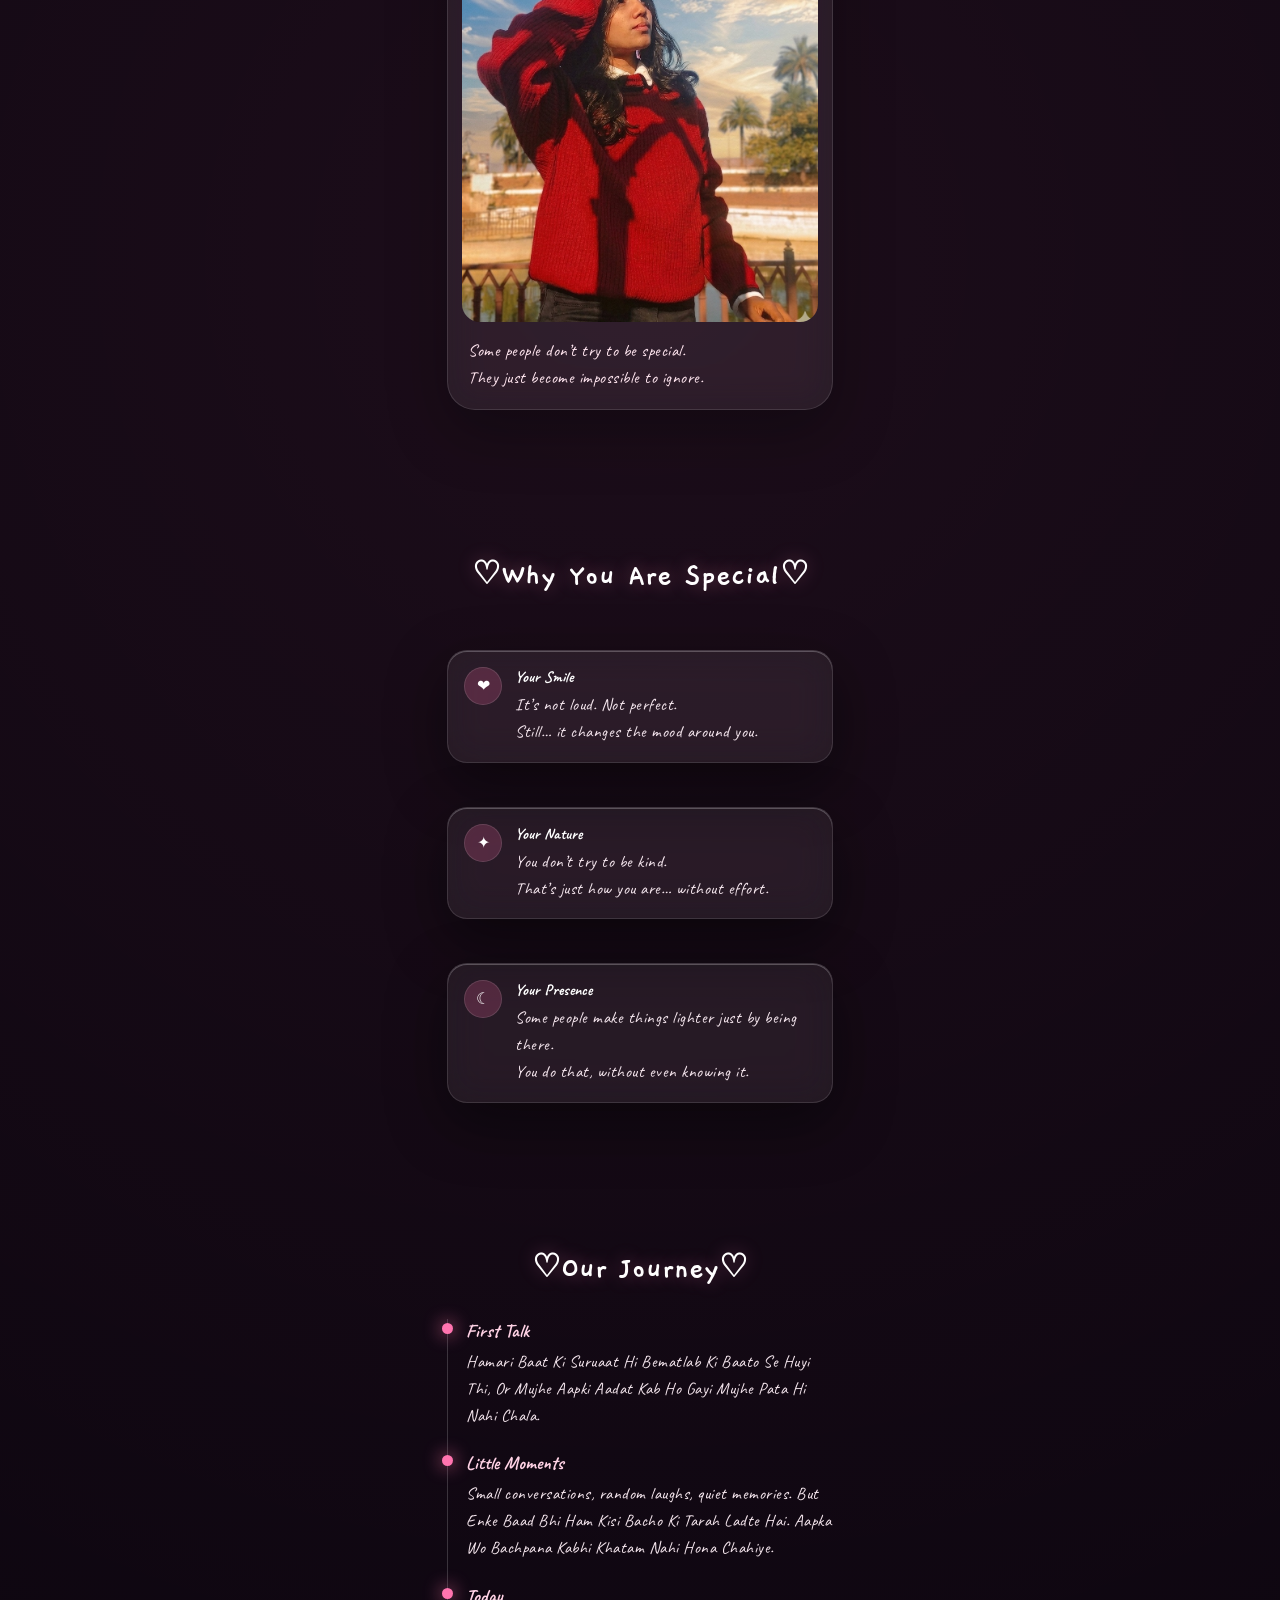
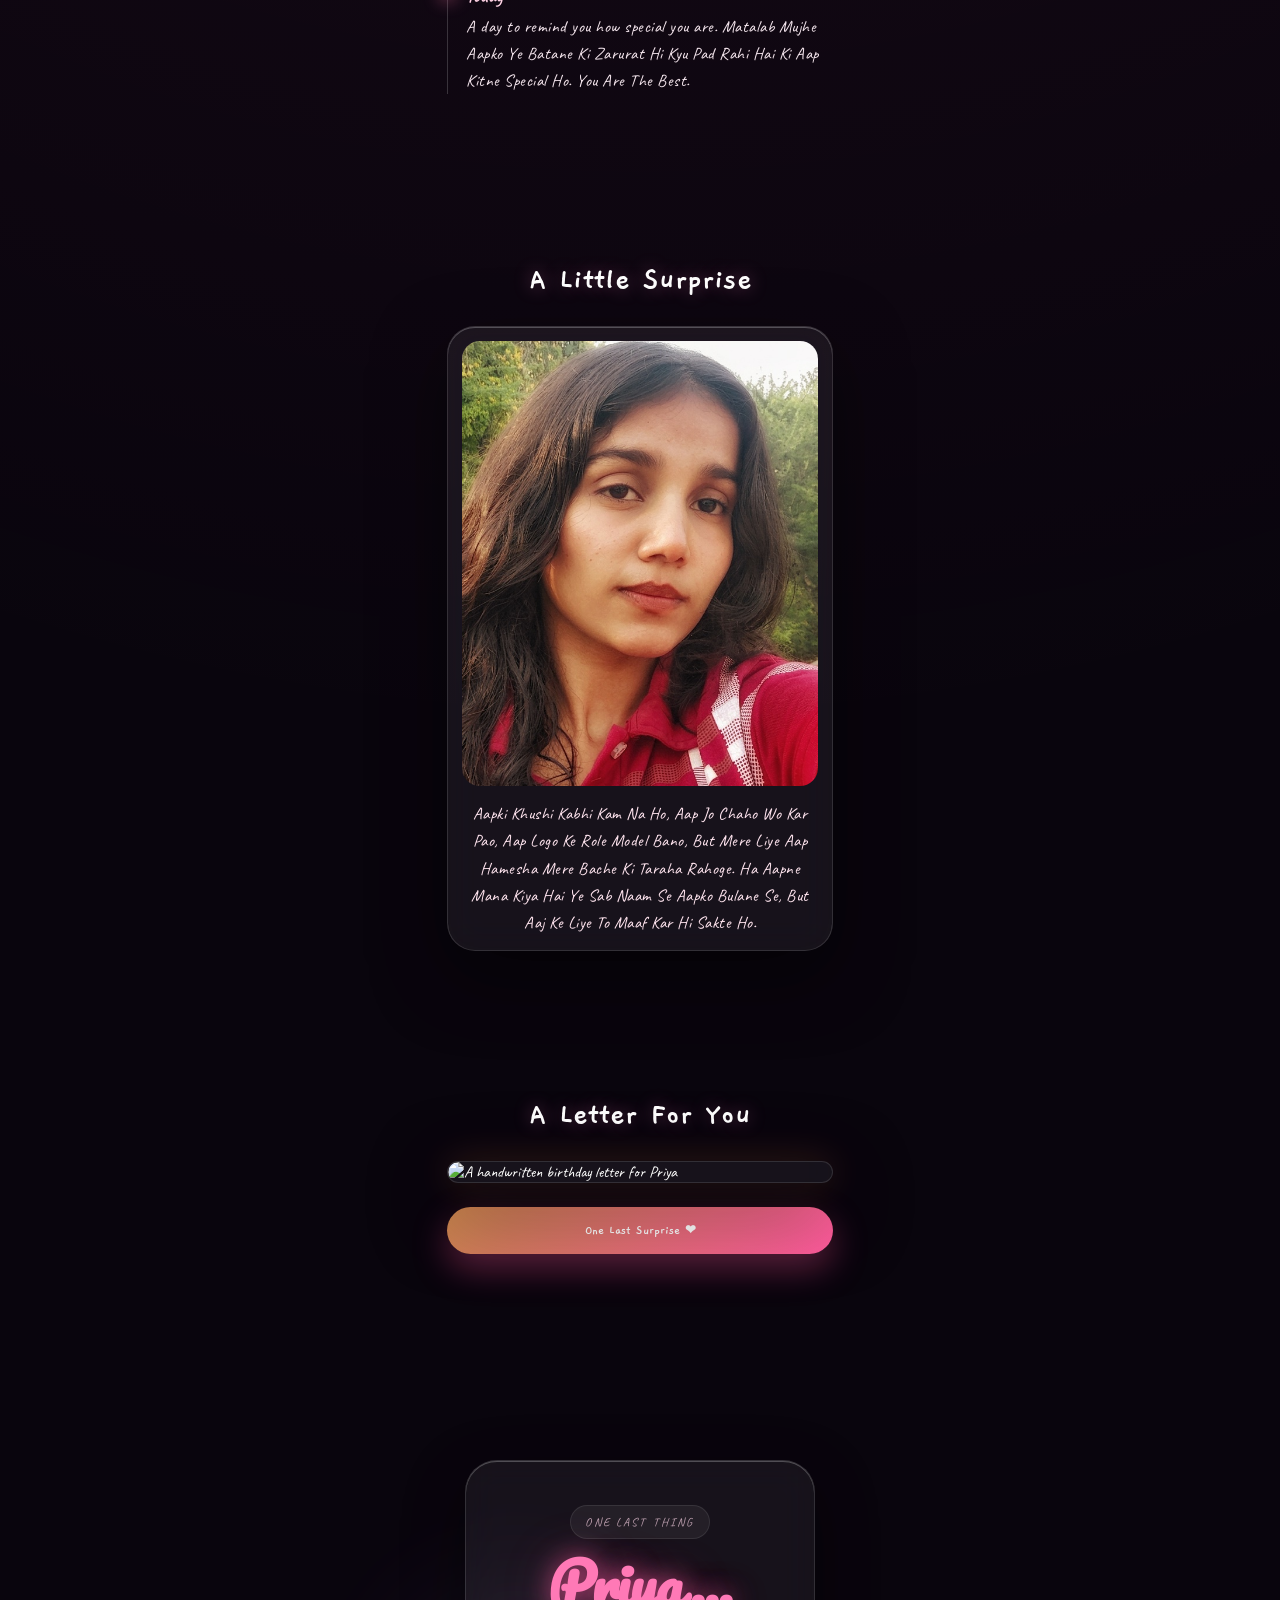
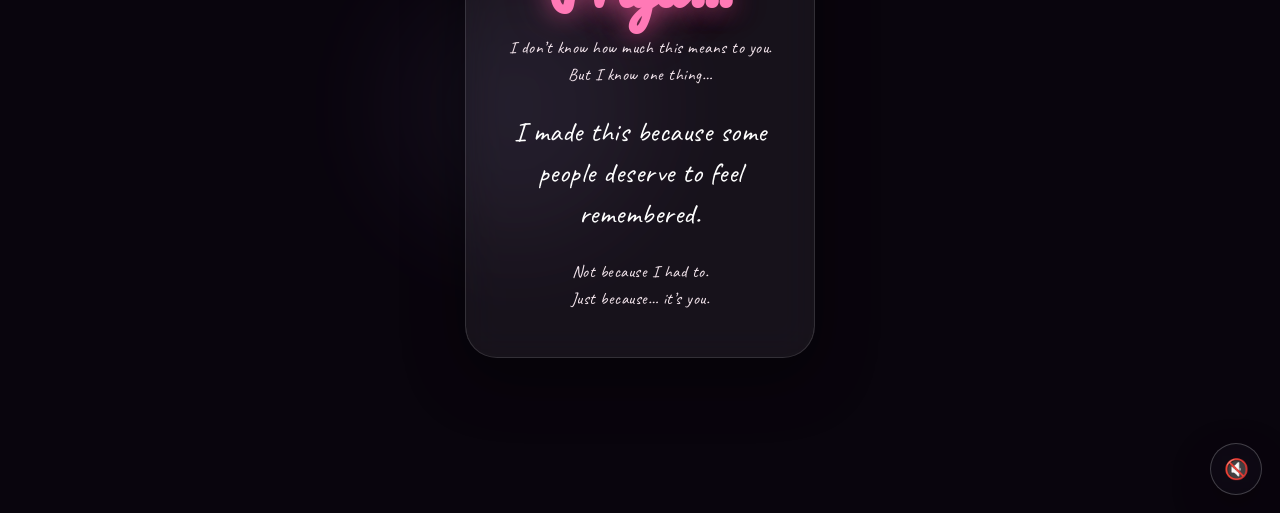
==== commit be84b2f6: "Update surprise.html" ====
--- a/surprise.html
+++ b/surprise.html
@@ -304,7 +304,7 @@
         <h2 class="section-title">A Letter For You</h2>
 
         <div class="letter-image-card glass">
-          <img src="./assets/images/letter.webp" alt="A handwritten birthday letter for Priya">
+          <img src="./assets/images/letter.png" alt="A handwritten birthday letter for Priya">
         </div>
 
         <button class="surprise-btn" onclick="showSecret()">One Last Surprise ❤</button>
--- a/css/surprise.css
+++ b/css/surprise.css
@@ -684,3 +684,154 @@
   transform:scale(1.08);
   background:rgba(255,255,255,.14);
 }
+.final{
+  min-height:85vh;
+  display:grid;
+  place-items:center;
+  padding:70px 18px;
+}
+
+.final-card{
+  width:min(680px, 100%);
+  text-align:center;
+  padding:44px 24px;
+  border-radius:32px;
+}
+
+.final-line{
+  margin:24px auto;
+  max-width:520px;
+  font-size:clamp(1.25rem, 4vw, 1.75rem);
+  line-height:1.45;
+  color:#fff;
+}
+*{
+  -webkit-tap-highlight-color: transparent;
+}
+
+html{
+  scroll-behavior:smooth;
+}
+
+body{
+  transition:background .6s ease;
+}
+button,
+.surprise-btn{
+  transition:transform .25s ease, box-shadow .25s ease;
+}
+
+button:active,
+.surprise-btn:active{
+  transform:scale(.96);
+}
+
+.surprise-btn:hover{
+  box-shadow:0 18px 40px rgba(0,0,0,.35);
+}
+.polaroid img,
+.memory-card img,
+.slideshow img,
+.letter-image-card img{
+  transition:transform .5s ease;
+}
+.memory-card img,
+.slideshow img{
+  width:100%;
+  height:auto;
+  display:block;
+  border-radius:18px;
+}
+
+.polaroid:hover img,
+.memory-card:hover img{
+  transform:scale(1.06);
+}
+.glass{
+  background:rgba(255,255,255,.06);
+  backdrop-filter:blur(18px);
+  border:1px solid rgba(255,255,255,.12);
+}
+.section{
+  max-width:920px;
+  margin:0 auto;
+  padding-top:72px;
+  padding-bottom:72px;
+}
+
+.section-title{
+  margin-bottom:18px;
+  text-align:center;
+}
+
+.section > p{
+  max-width:620px;
+  margin-left:auto;
+  margin-right:auto;
+  text-align:center;
+}
+
+.tag{
+  letter-spacing:.18em;
+  opacity:.72;
+  margin-bottom:14px;
+}
+
+.photo-line{
+  margin-top:34px;
+}
+
+.memory-card,
+.quote-card,
+.reason,
+.slideshow,
+.letter-image-card{
+  margin-top:26px;
+}
+
+.list{
+  display:grid;
+  gap:18px;
+  margin-top:28px;
+}
+
+.timeline{
+  margin-top:30px;
+}
+
+.t-item{
+  margin-bottom:22px;
+}
+
+@media (max-width:640px){
+  .section{
+    padding-top:48px;
+    padding-bottom:48px;
+  }
+
+  .section-title{
+    margin-bottom:14px;
+  }
+
+  .photo-line{
+    margin-top:26px;
+  }
+
+  .memory-card,
+  .quote-card,
+  .reason,
+  .slideshow,
+  .letter-image-card{
+    margin-top:20px;
+  }
+}
+h1{
+  font-weight:700;
+  letter-spacing:-0.02em;
+}
+
+.section-title{
+  font-size:clamp(1.4rem, 5vw, 2rem);
+  font-weight:600;
+}
+}
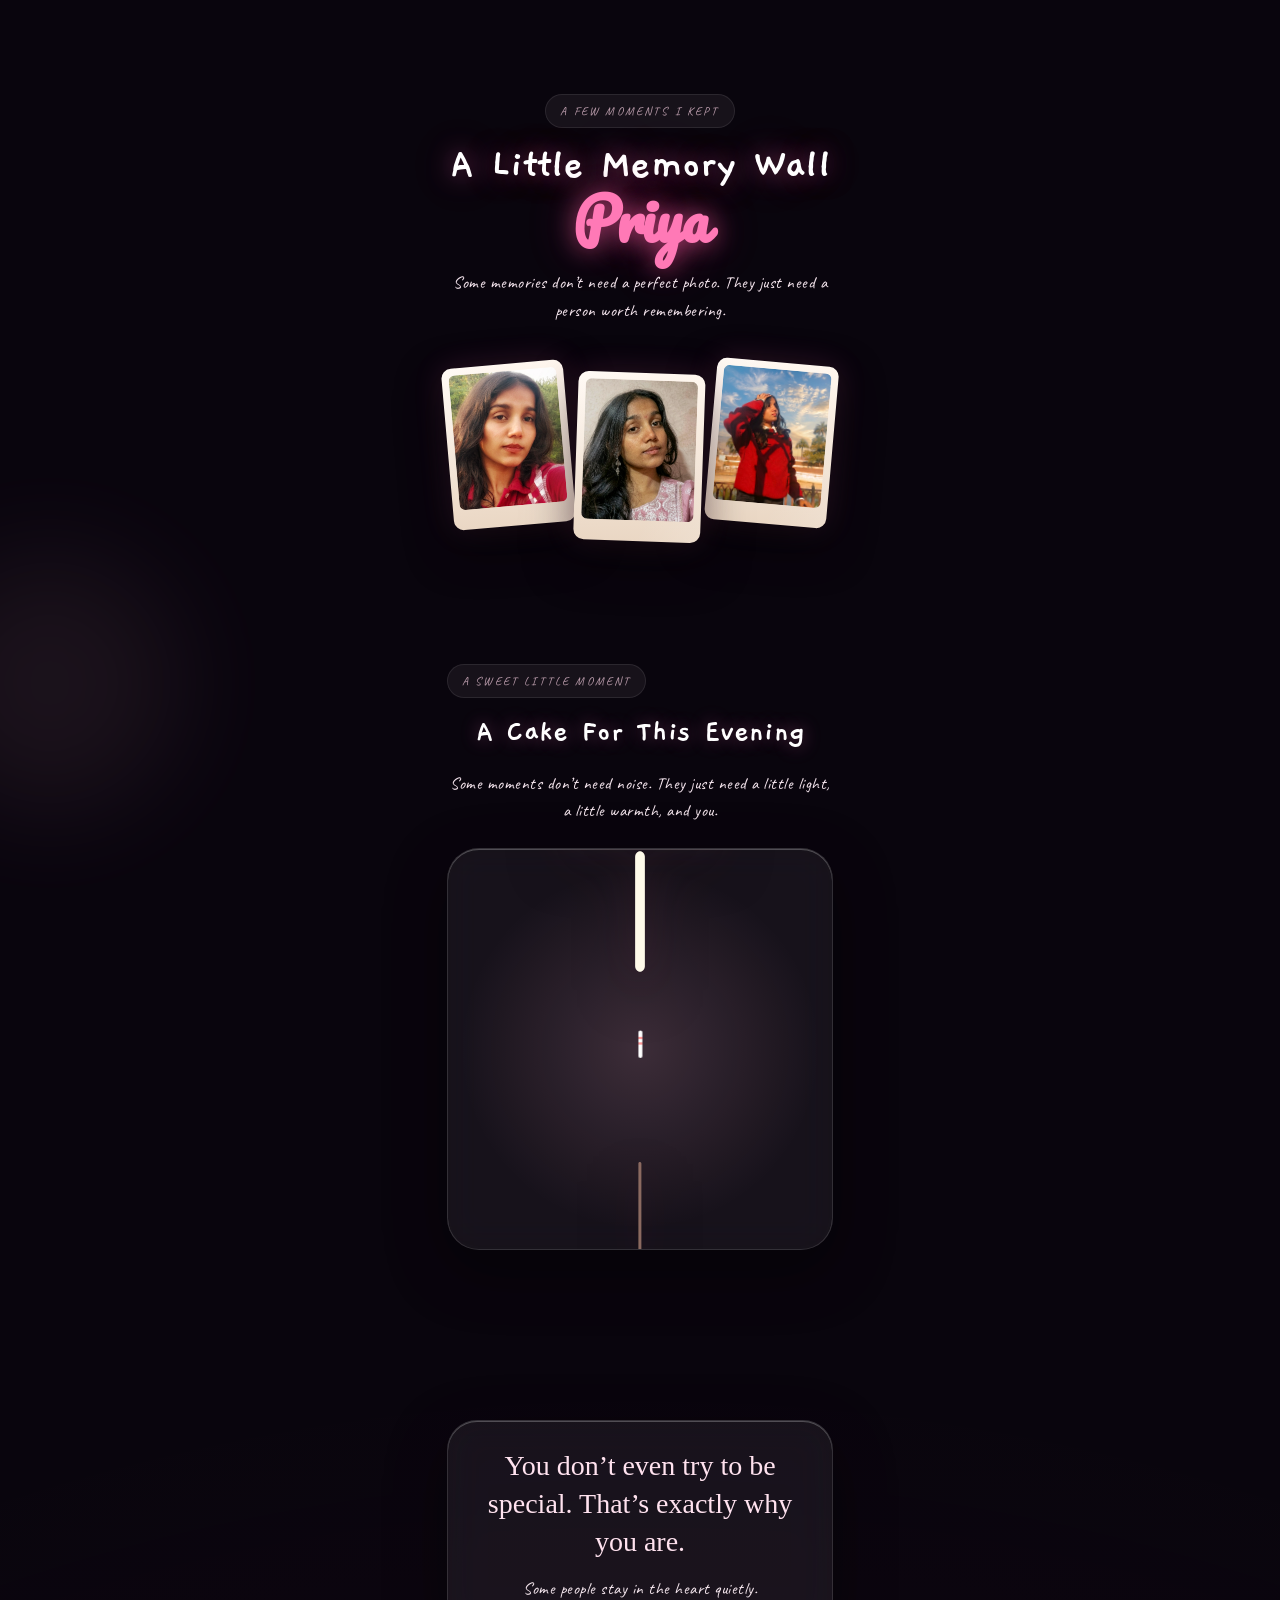
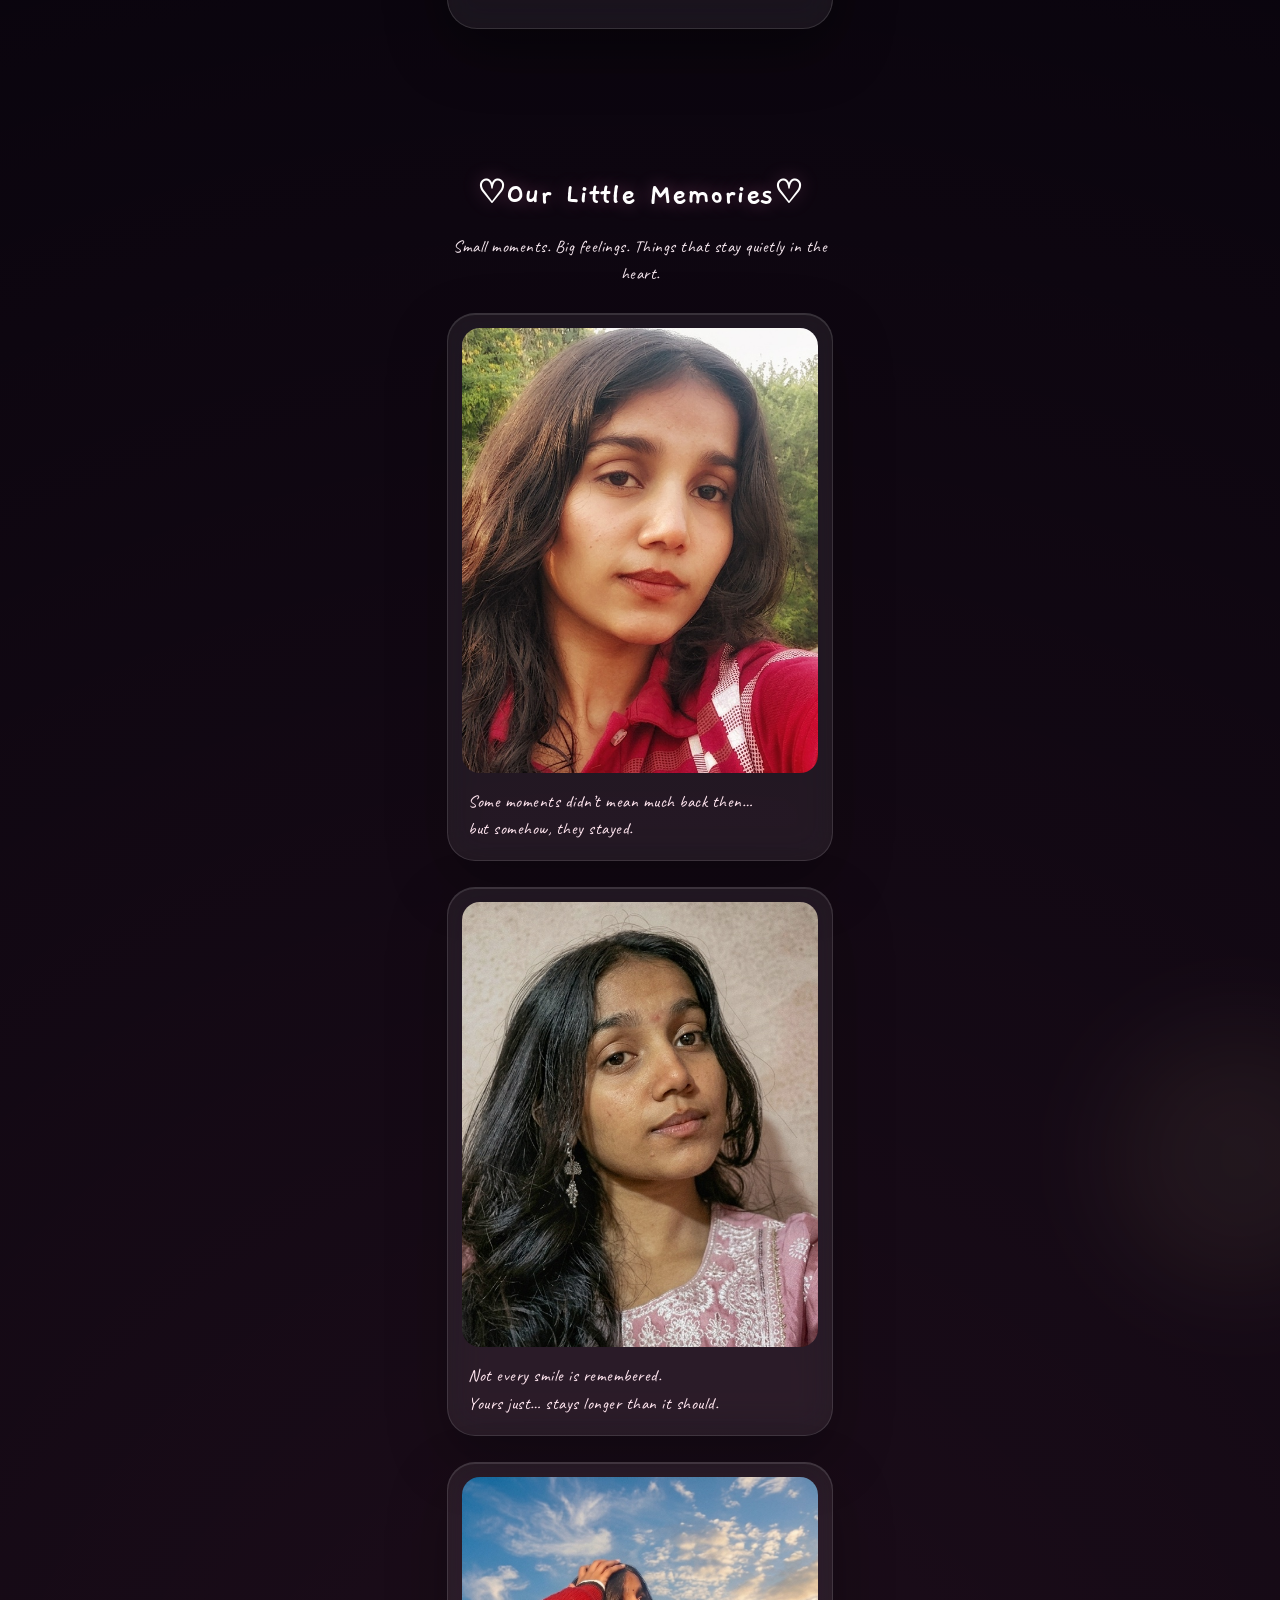
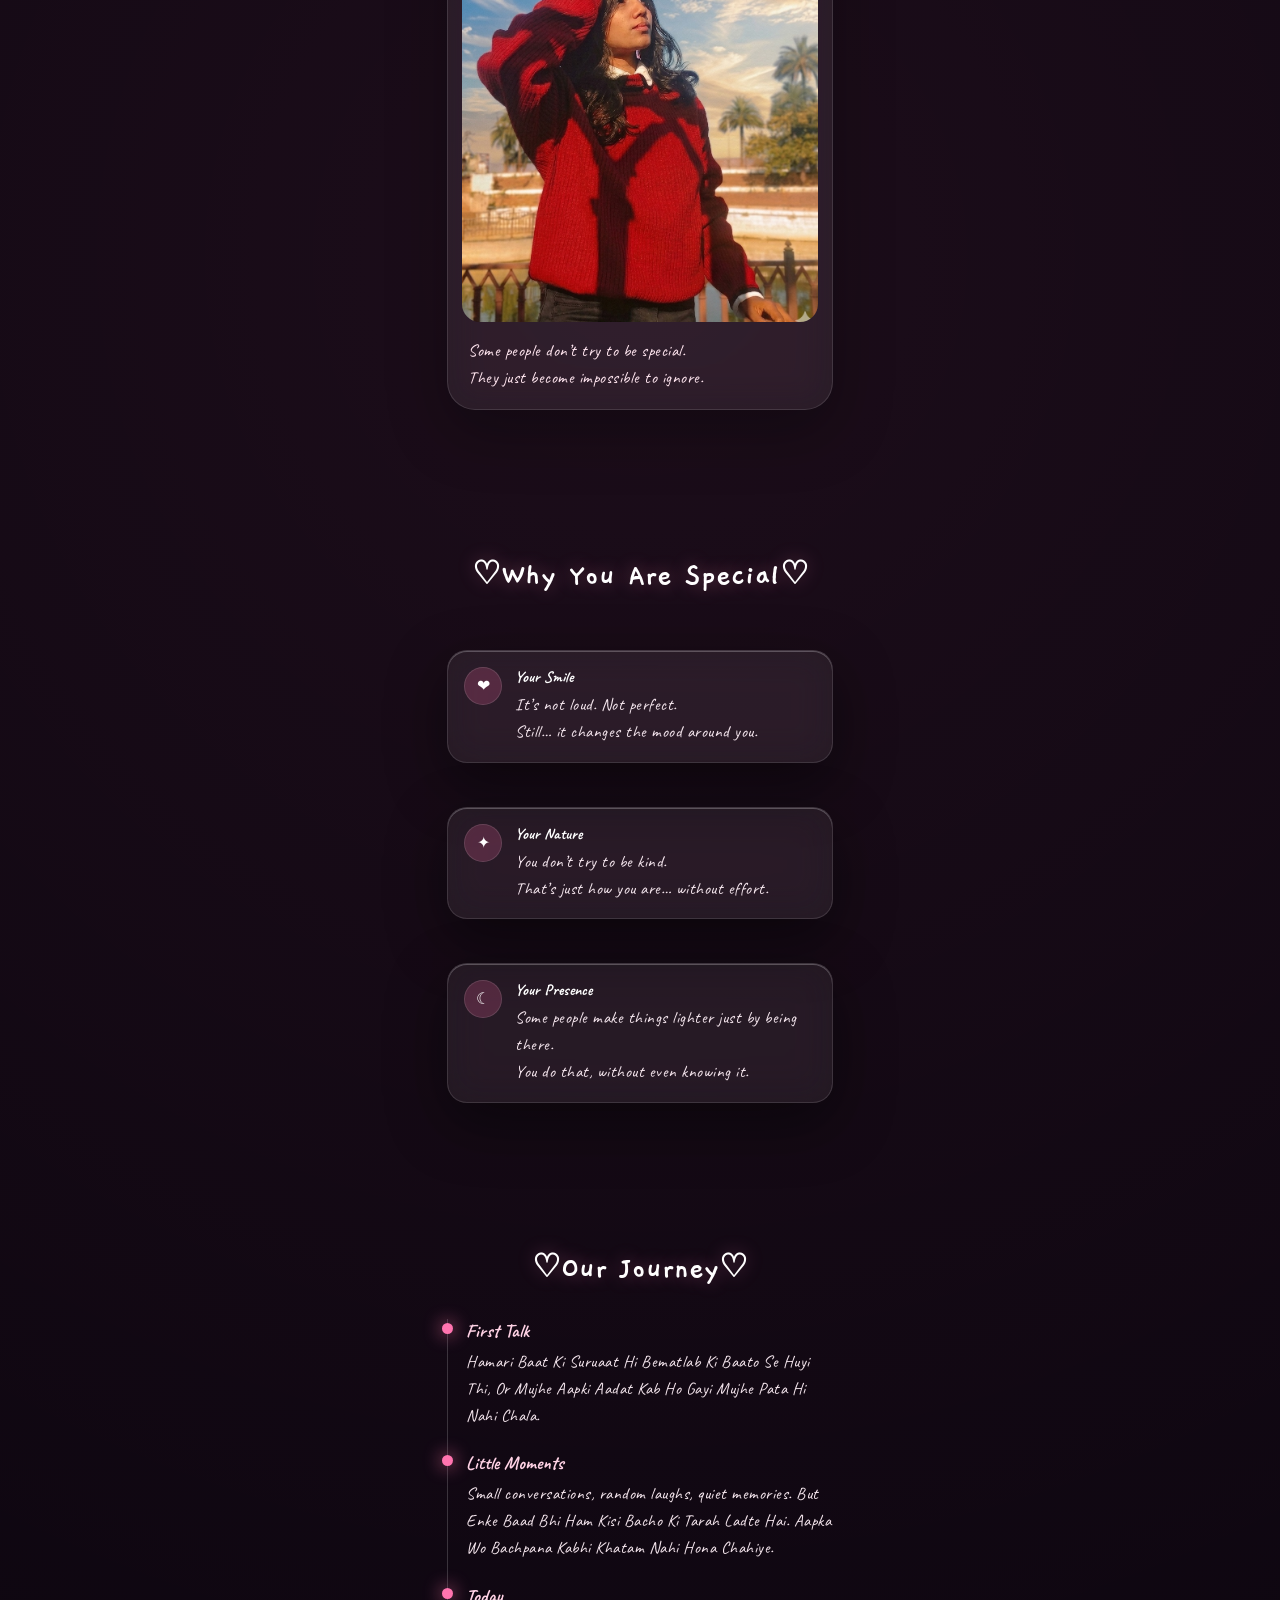
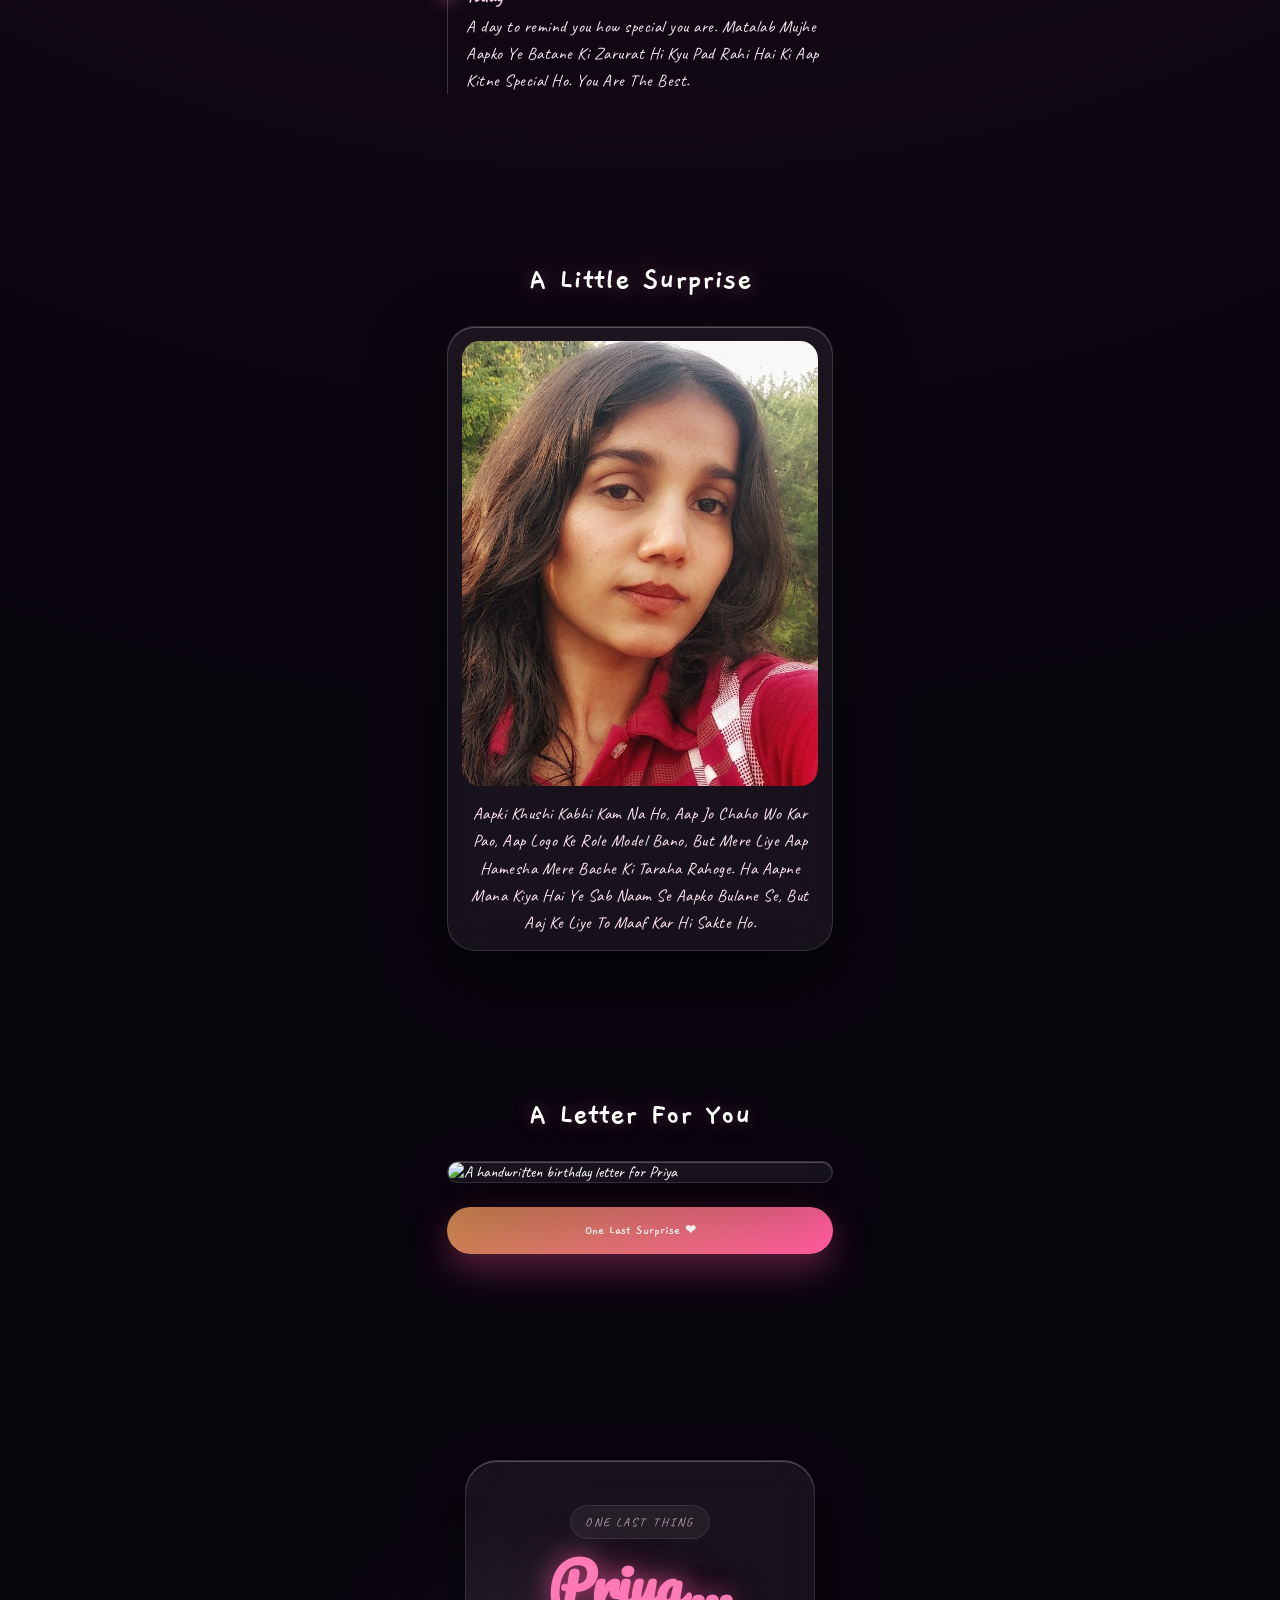
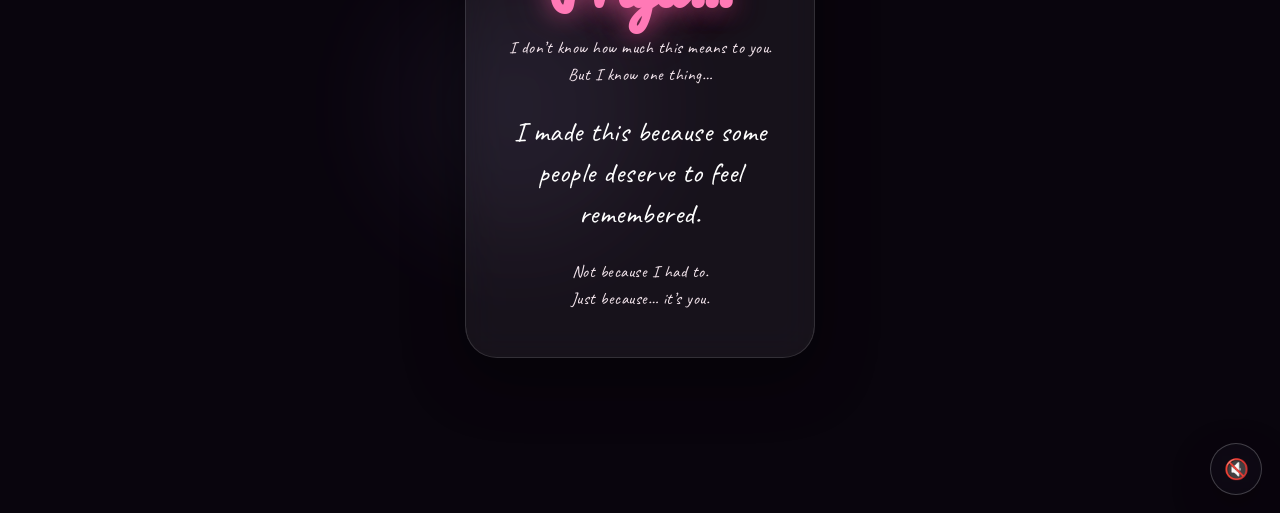
==== commit 299eab63: "Update surprise.html" ====
--- a/surprise.html
+++ b/surprise.html
@@ -12,7 +12,7 @@
 <div class="soft-glow glow-2"></div>
 <div class="soft-glow glow-3"></div>
 
-<audio id="music" preload="none" loop>
+<audio id="music" preload="auto" loop>
   <source src="./assets/audio/music.mp3" type="audio/mpeg">
 </audio>
   <button id="musicToggle" class="music-btn" type="button">🔇</button>
--- a/css/surprise.css
+++ b/css/surprise.css
@@ -352,9 +352,6 @@
   padding:0;
   overflow:hidden;
   background:transparent;
-  box-shadow:
-    0 25px 80px rgba(0,0,0,.7),
-    0 0 38px rgba(255,150,90,.20);
 }
 .letter-image-card img{
   width:100%;
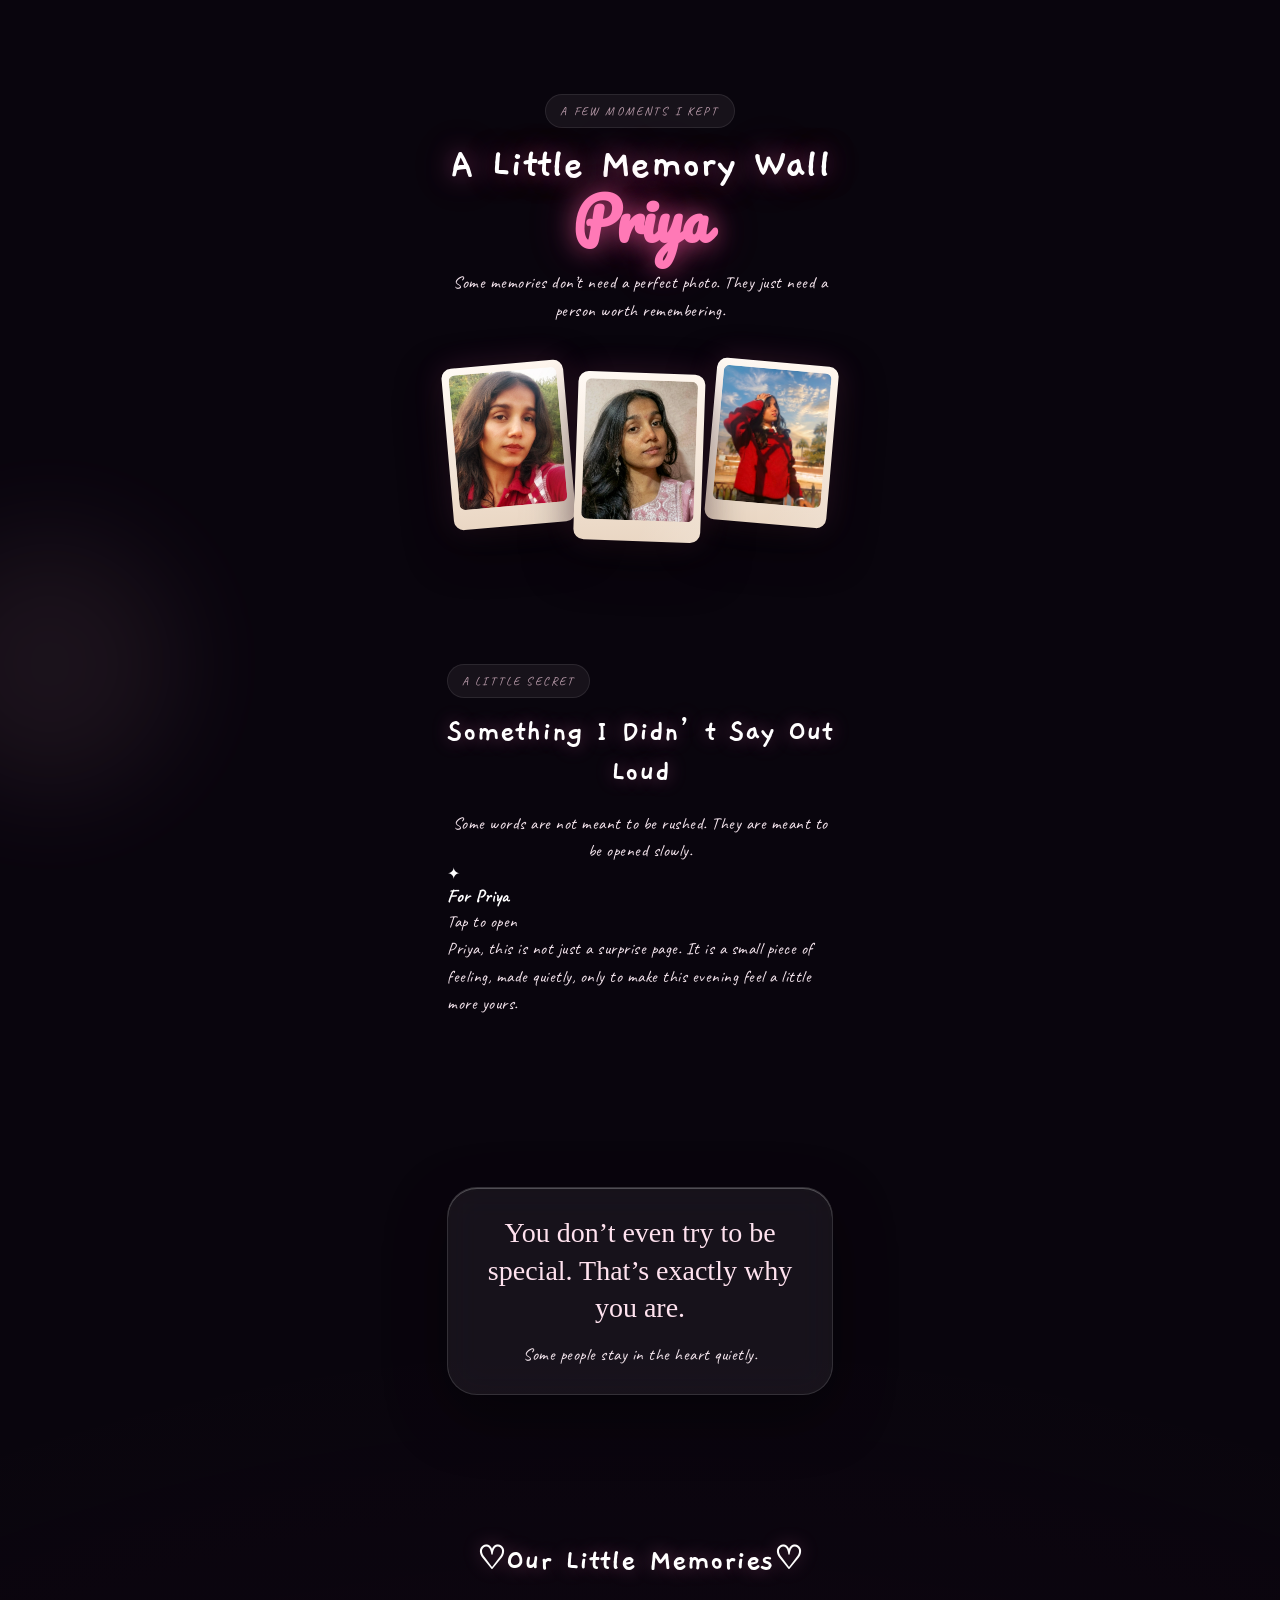
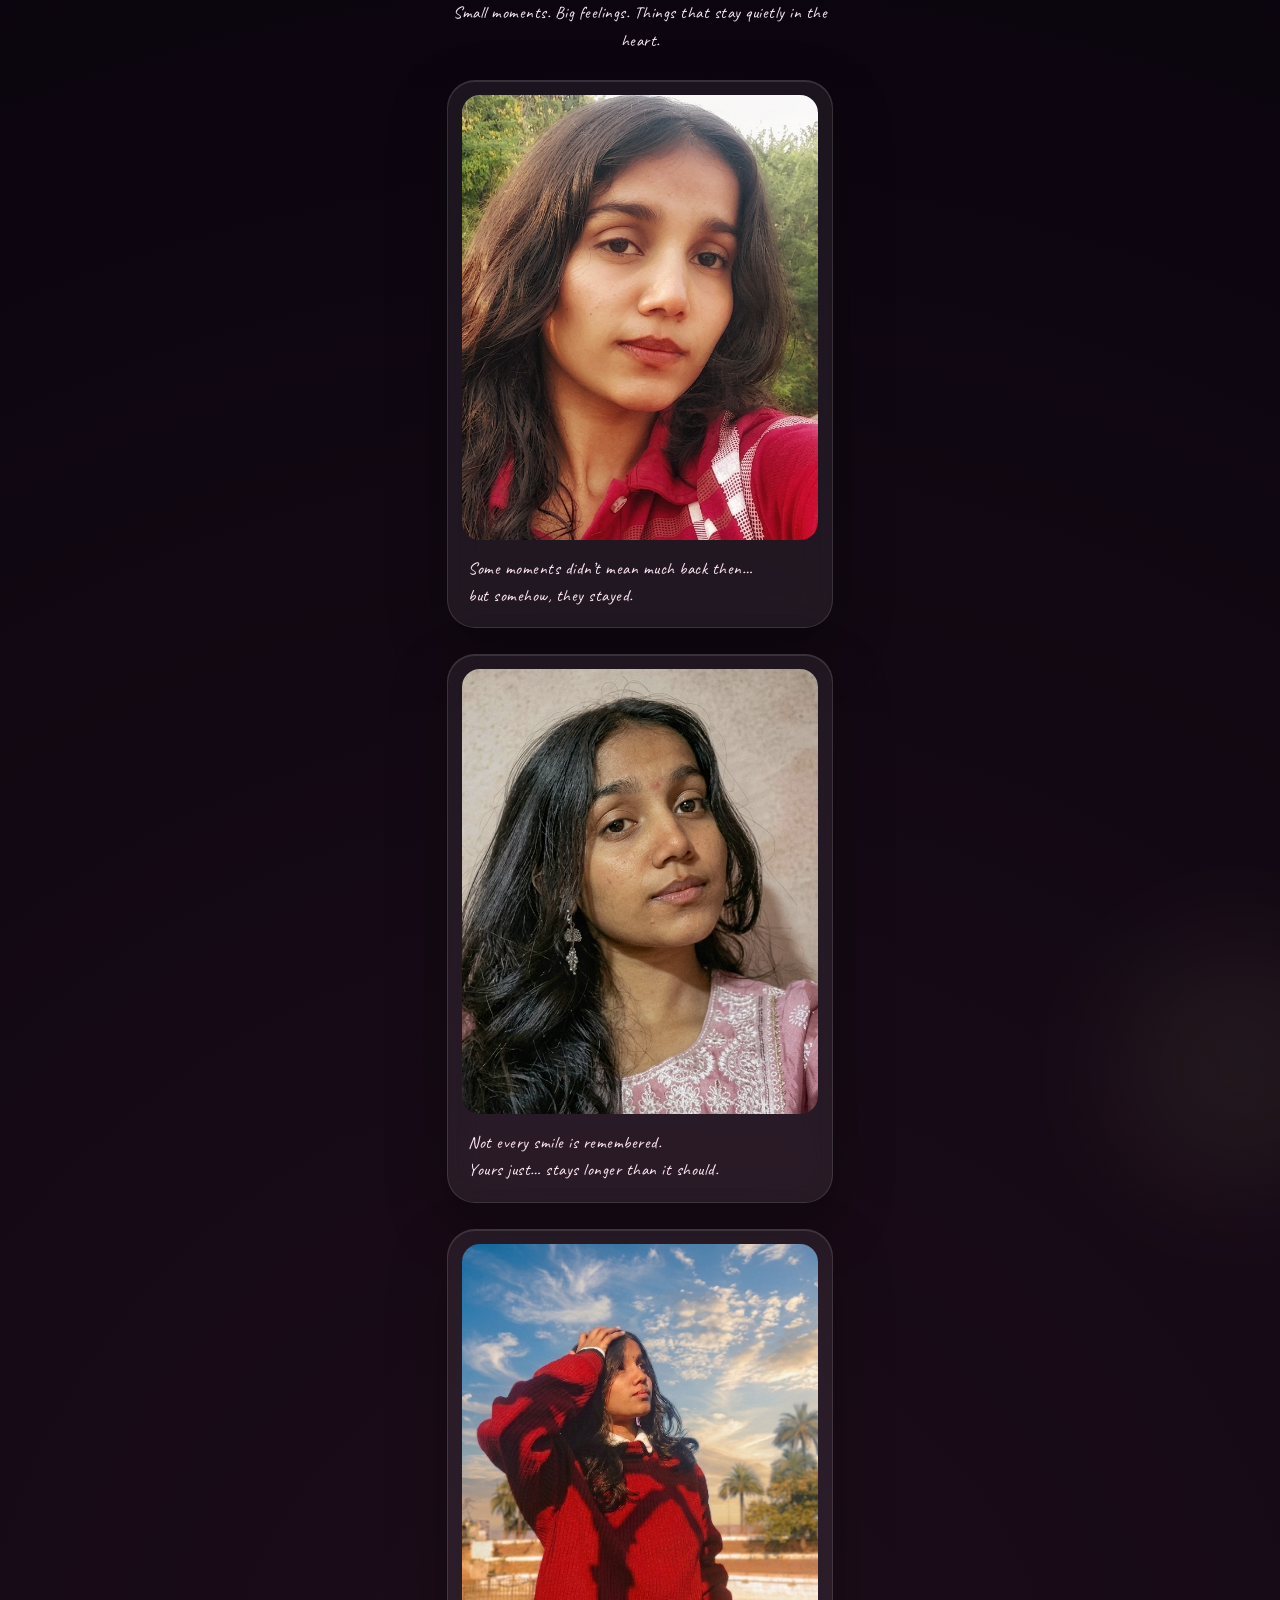
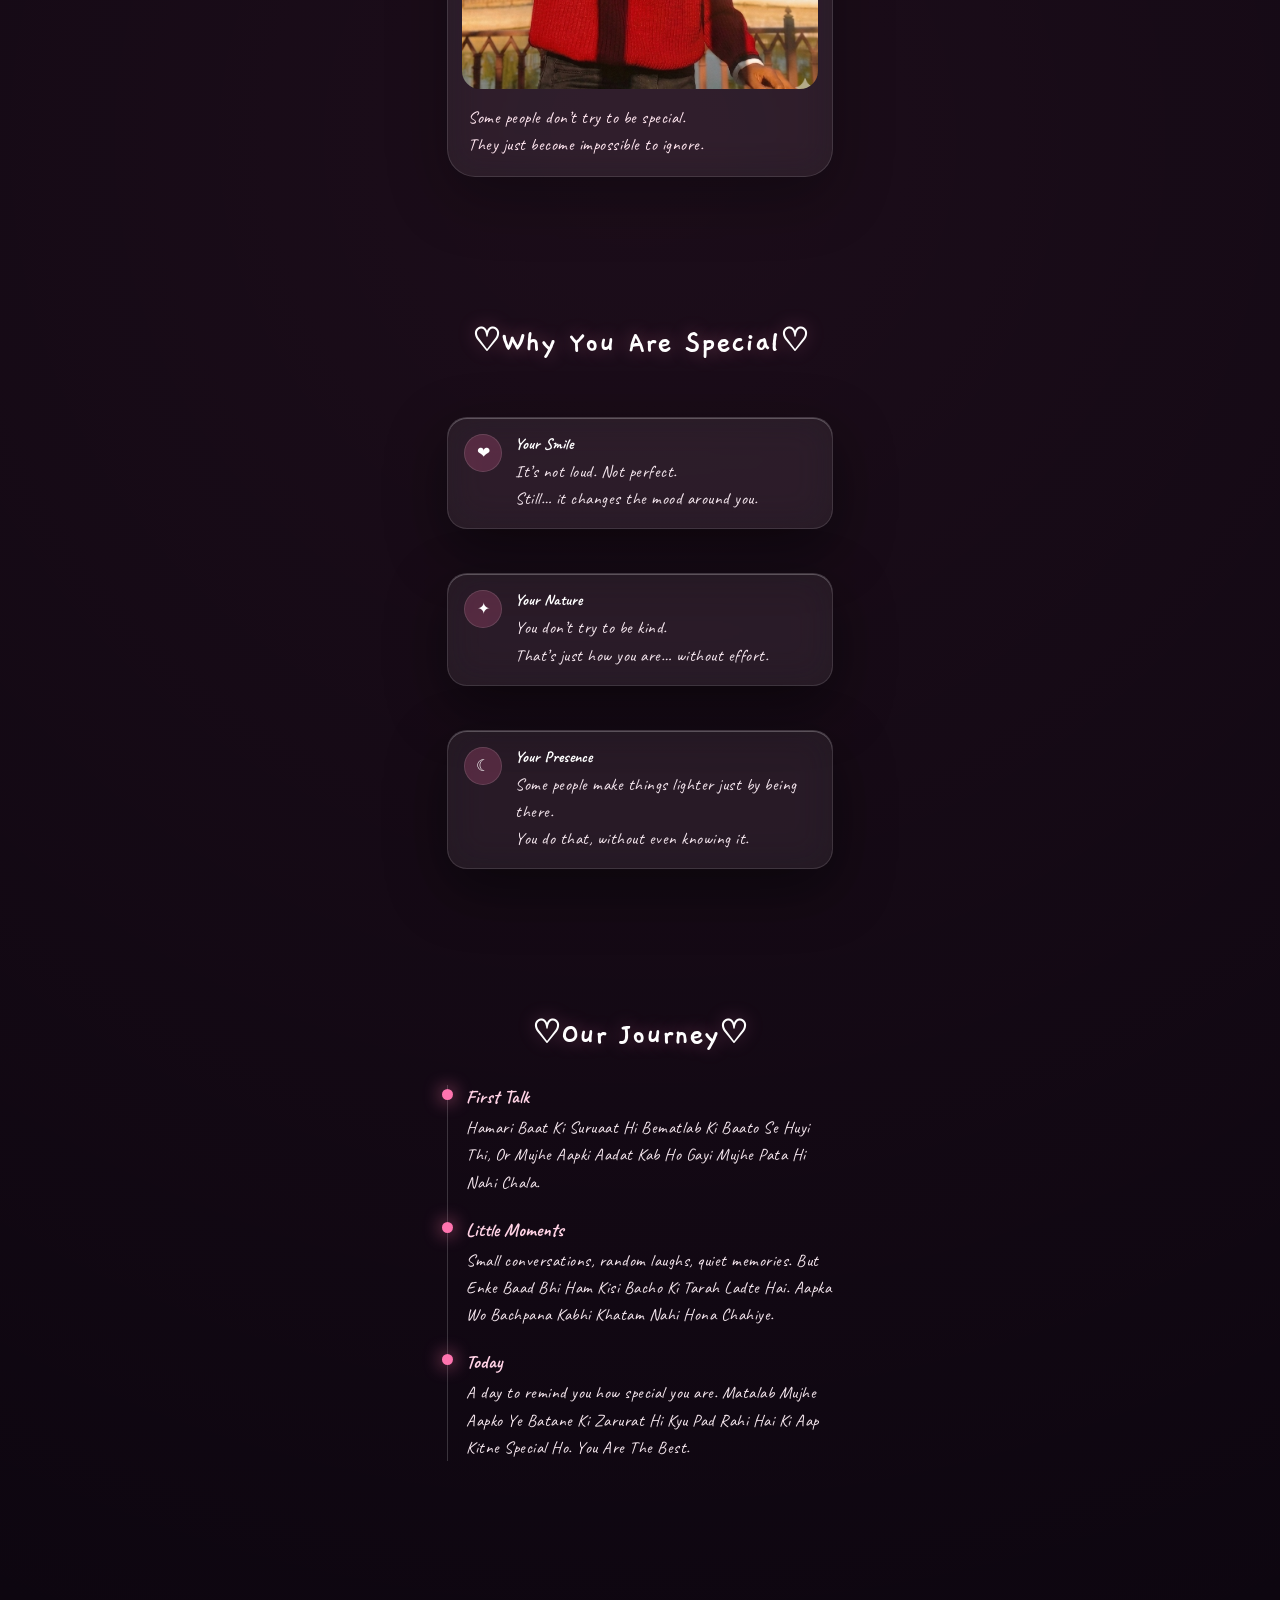
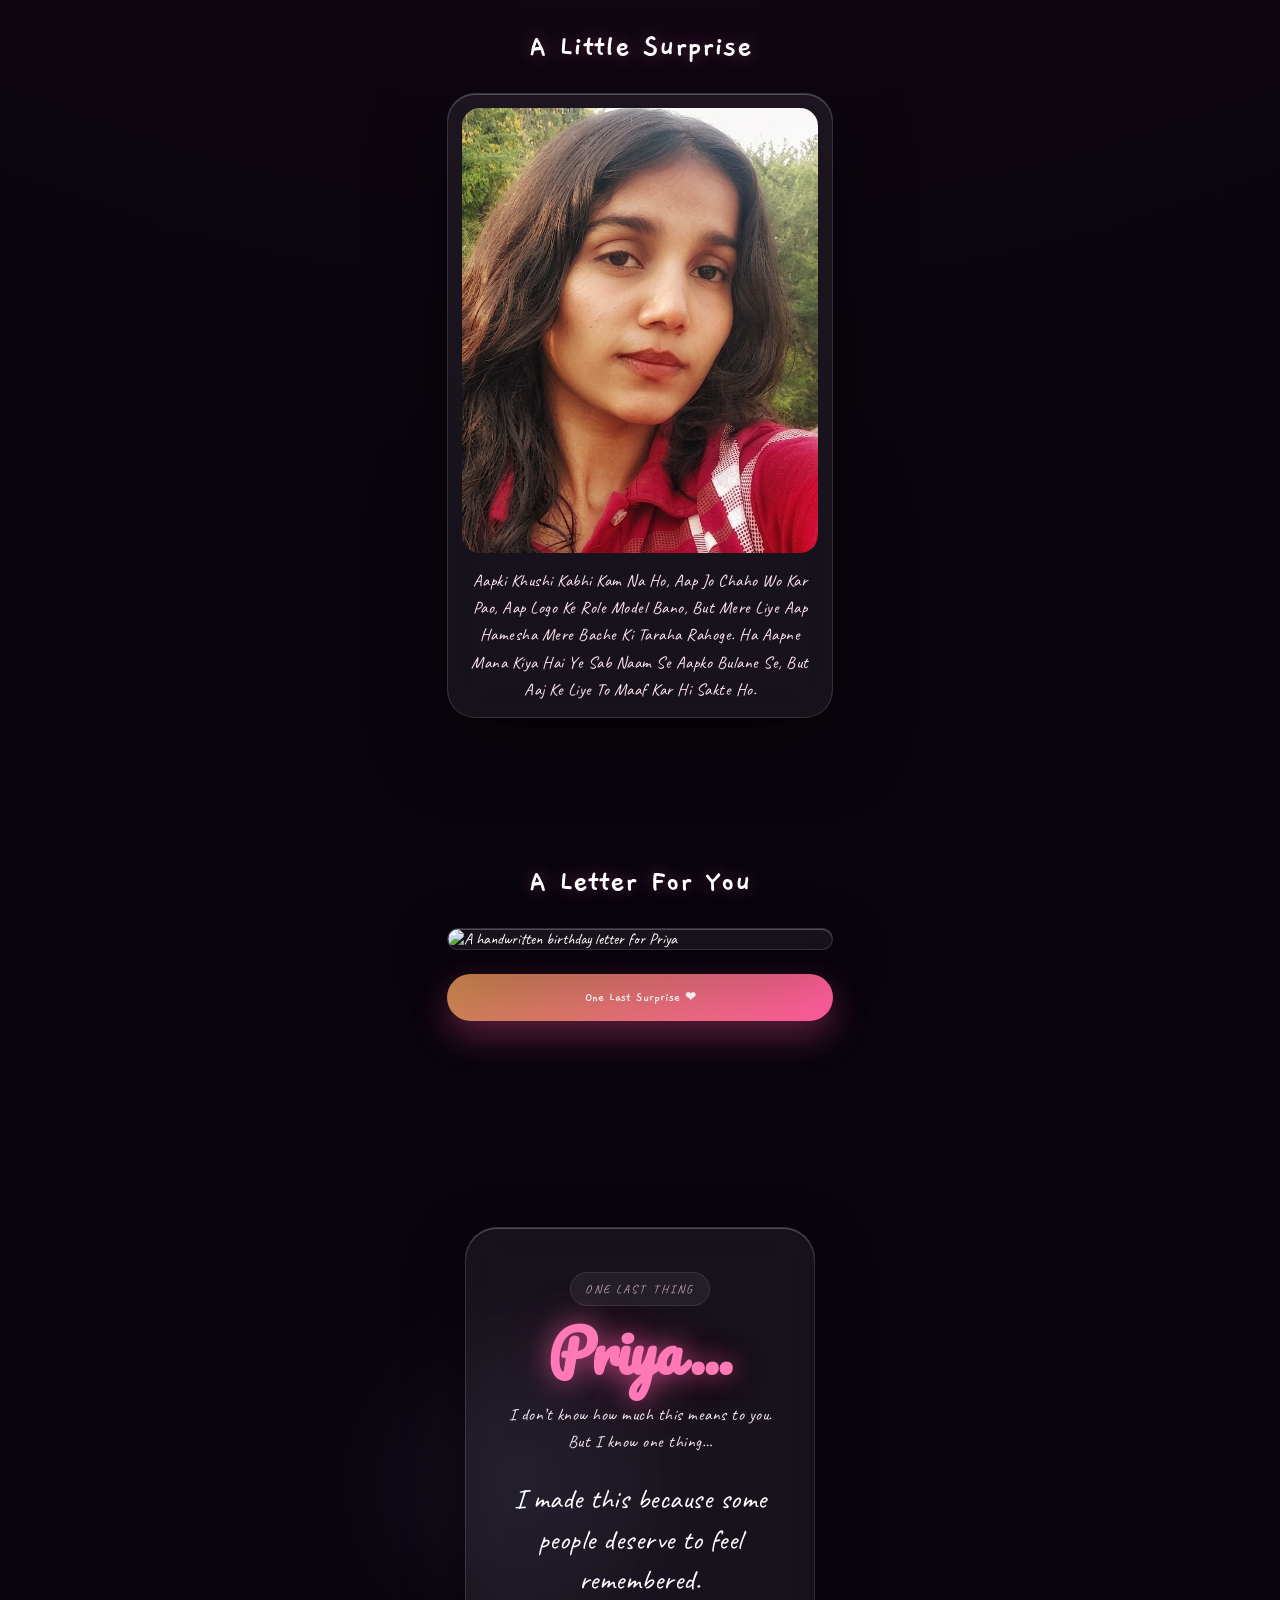
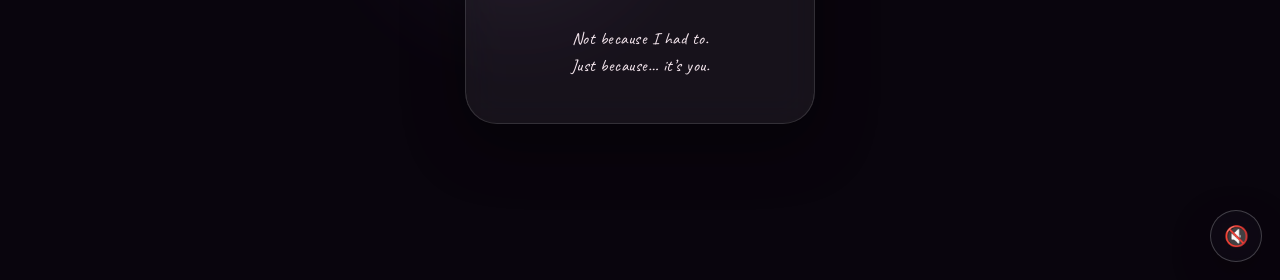
==== commit 070dffb5: "Update surprise.html" ====
--- a/surprise.html
+++ b/surprise.html
@@ -32,171 +32,32 @@
         </div>
       </section>
 
-      <section class="section fade eom-cake-section">
-        <div class="tag">A SWEET LITTLE MOMENT</div>
-        <h2 class="section-title">A Cake For This Evening</h2>
-        <p>Some moments don’t need noise. They just need a little light, a little warmth, and you.</p>
-
-        <div class="eom-cake-card glass">
-          <div class="eom-cake-stage" aria-label="Animated cake for Priya">
-<div class="cake">
-        <div class="fuego"></div>
-        <div class="fuego"></div>
-        <div class="fuego"></div>
-        <div class="fuego"></div>
-        <div class="fuego"></div>
-      </div>
-      <svg id="cake" version="1.1" x="0px" y="0px" width="200px" height="500px" viewBox="0 0 200 500" enable-background="new 0 0 200 500" xml:space="preserve">
-        <path fill="#a88679" d="M173.667-13.94c-49.298,0-102.782,0-147.334,0c-3.999,0-4-16.002,0-16.002
-        c44.697,0,96.586,0,147.334,0C177.667-29.942,177.668-13.94,173.667-13.94z">
-            <animate id="bizcocho_3" attributeName="d" calcMode="spline" keySplines="0 0 1 1; 0 0 1 1" begin="relleno_2.end" dur="0.3s" fill="freeze" values="
-                              M173.667-13.94c-49.298,0-102.782,0-147.334,0c-3.999,0-4-16.002,0-16.002
-        c44.697,0,96.586,0,147.334,0C177.667-29.942,177.668-13.94,173.667-13.94z
-                              ;
-                              M173.667,411.567c-47.995,12.408-102.955,12.561-147.334,0
-        c-3.848-1.089-0.189-16.089,3.661-15.002c44.836,12.66,90.519,12.753,139.427,0.07
-        C173.293,395.631,177.541,410.566,173.667,411.567z
-                              ;
-                              M173.667,427.569c-49.795,0-101.101,0-147.334,0c-3.999,0-4-16.002,0-16.002
-        c46.385,0,97.539,0,147.334,0C177.668,411.567,177.667,427.569,173.667,427.569z
-                              " />
-        </path>
-        <path fill="#8b6a60" d="M100-178.521c1.858,0,3.364,1.506,3.364,3.363c0,0,0,33.17,0,44.227
-        c0,19.144,0,57.431,0,76.574c0,10.152,0,40.607,0,40.607c0,1.858-1.506,3.364-3.364,3.364l0,0c-1.858,0-3.364-1.506-3.364-3.364c0,0,0-30.455,0-40.607c0-19.144,0-57.432,0-76.575c0-11.057,0-44.226,0-44.226C96.636-177.015,98.142-178.521,100-178.521
-        L100-178.521z">
-            <animate id="relleno_2" attributeName="d" calcMode="spline" keySplines="0 0 1 1; 0 0 1 1; 0 0 0.58 1" begin="bizcocho_2.end" dur="0.5s" fill="freeze" values="
-                              M100-178.521c1.858,0,3.364,1.506,3.364,3.363c0,0,0,33.17,0,44.227
-        c0,19.144,0,57.431,0,76.574c0,10.152,0,40.607,0,40.607c0,1.858-1.506,3.364-3.364,3.364l0,0c-1.858,0-3.364-1.506-3.364-3.364c0,0,0-30.455,0-40.607c0-19.144,0-57.432,0-76.575c0-11.057,0-44.226,0-44.226C96.636-177.015,98.142-178.521,100-178.521
-        L100-178.521z
-                              ;
-                              M100,267.257c1.858,0,3.364,1.506,3.364,3.363c0,0,0,33.17,0,44.227
-        c0,19.143,0,57.43,0,76.574c0,10.151,0,40.606,0,40.606c0,1.858-1.506,3.364-3.364,3.364l0,0c-1.858,0-3.364-1.506-3.364-3.364
-        c0,0,0-30.455,0-40.606c0-19.145,0-57.432,0-76.576c0-11.057,0-44.225,0-44.225C96.636,268.763,98.142,267.257,100,267.257
-        L100,267.257z
-                              ;
-                              M93.928,405.433c-0.655,6.444-0.102,9.067,2.957,11.798c0,0,8.083,5.571,16.828,3.503
-        c18.629-4.406,43.813,6.194,50.792,7.791c14.75,3.375,9.162,6.867,9.162,6.867c-2.412,2.258-58.328,0-73.667,0l0,0
-        c-1.858,0-69.995,2.133-73.667,0c0,0-3.337-2.439,6.172-5.992c11.375-4.25,52.875,8.822,47.139-9.442
-        c-6.333-20.167,5.226-21.514,5.226-21.514c3.435-0.915,12.78-6.663,10.923-0.546L93.928,405.433z
-                              ;
-                              M102.242,427.569c5.348,0,14.079,0,17.462,0c0,0,17.026,0,27.504,0
-        c19.143,0,20.39-3.797,26.459,0c3,1.877,0,7.823,0,7.823c-2.412,2.258-58.328,0-73.667,0l0,0c-1.858,0-67.187,0-73.667,0
-        c0,0-4.125-4.983,0-7.823c5.201-3.58,16.085,0,23.725,0c8.841,0,20.762,0,20.762,0c3.686,0,8.597,0,19.511,0H102.242z
-                              " />
-        </path>
-        <path fill="#a88679" d="M173.667-15.929c-46.512,0-105.486,0-147.334,0c-3.999,0-4-16.002,0-16.002
-        c43.566,0,97.96,0,147.334,0C177.667-31.931,177.666-15.929,173.667-15.929z">
-            <animate id="bizcocho_2" attributeName="d" calcMode="spline" keySplines="0 0 1 1; 0 0 1 1; 0.25 0 0.58 1" begin="relleno_1.end" dur="0.5s" fill="freeze" values="
-                              M173.667-15.929c-46.512,0-105.486,0-147.334,0c-3.999,0-4-16.002,0-16.002
-        c43.566,0,97.96,0,147.334,0C177.667-31.931,177.666-15.929,173.667-15.929z
-                              ;
-                              M173.434,445.393c-47.269,8.001-105.245,8.001-147.334,0c-3.929-0.747-0.692-16.543,3.243-15.824
-        c43.828,8.001,92.165,8.001,140.739,0C174.029,428.918,177.377,444.726,173.434,445.393z
-                              ;
-                              M173.667,449.514c-47.576-5.454-102.799-5.744-147.333,0c-3.966,0.512-3.938-15.297,0-16.002
-        c43.683-7.823,97.646-8.026,147.333,0C177.616,434.15,177.642,449.969,173.667,449.514z
-                              ;
-                              M173.667,451.394c-49.298,0-102.782,0-147.334,0c-3.999,0-4-16.002,0-16.002
-        c44.697,0,96.586,0,147.334,0C177.667,435.392,177.668,451.394,173.667,451.394z
-                              " />
-        </path>
-        <path fill="#8b6a60" d="M101.368-73.685c0,12.164,0,15.18,0,28.519c0,22.702,0-13.661,0,8.304c0,14.48,0,18.233,0,30.512
-        c0,1.753-2.958,1.847-2.958,0c0-12.68,0-16.277,0-30.401c0-21.983,0,11.66,0-8.305c0-13.027,0-15.992,0-28.628
-        C98.411-75.883,101.368-75.592,101.368-73.685z">
-            <animate id="relleno_1" attributeName="d" calcMode="spline" keySplines="0 0 1 1; 0 0 1 1; 0 0 0.6 1" begin="bizcocho_1.end" dur="0.5s" fill="freeze" values="
-                              M101.368-73.685c0,12.164,0,15.18,0,28.519c0,22.702,0-13.661,0,8.304c0,14.48,0,18.233,0,30.512
-        c0,1.753-2.958,1.847-2.958,0c0-12.68,0-16.277,0-30.401c0-21.983,0,11.66,0-8.305c0-13.027,0-15.992,0-28.628
-        C98.411-75.883,101.368-75.592,101.368-73.685z
-                              ;
-                              M101.368,350.885c0,12.164,0,65.18,0,78.518c0,22.703,0-33.66,0-11.695c0,14.48,0,28.232,0,40.512
-        c0,1.753-2.958,1.847-2.958,0c0-12.68,0-26.277,0-40.402c0-21.982,0,31.66,0,11.695c0-13.027,0-65.992,0-78.627
-        C98.411,348.686,101.368,348.977,101.368,350.885z
-                              ;
-                              M128.38,447.567c37.626,6.312,39.303,13.658,26.833,12.833c-22.653-1.499-13.636-0.831-23.302-0.831
-        c-14.48,0-17.884,0-30.163,0c-2.087,0-2.068,0-3.915,0c-13.333,0-8.963,0-23.088,0c-11.668,0-14.062,5.995-27.532,1.164
-        c-12.629-4.529,38.667-3.167,46.833-17.333C100.077,432.94,105.546,443.736,128.38,447.567z
-                              ;
-                              M173.667,451.394c2.875,0,2.997,9.257,0,9.131c-22.662-0.956-32.09-0.956-41.756-0.956
-        c-14.48,0-17.884,0-30.163,0c-2.087,0-2.068,0-3.915,0c-13.333,0-8.963,0-23.088,0c-11.668,0-34.99-0.294-48.412,1.831
-        c-4.109,0.65-3.01-10.006,0-10.006C37.129,451.394,149.379,451.394,173.667,451.394z
-                              " />
-        </path>
-        <path fill="#a88679" d="M173.667,21.571c-33.174,0-111.467,0-147.334,0c-4,0-4-16.002,0-16.002c39.836,0,105.982,0,147.334,0
-        C177.668,5.569,177.667,21.571,173.667,21.571z">
-            <animate id="bizcocho_1" attributeName="d" calcMode="spline" keySplines="0 0 1 1; 0 0 1 1; 0 0 1 1; 0.25 0 1 1; 0 0 1 1; 0.25 0 0.6 1" begin="2s" dur="0.8s" fill="freeze" values="
-                              M173.667,21.571c-33.174,0-111.467,0-147.334,0c-4,0-4-16.002,0-16.002c39.836,0,105.982,0,147.334,0
-        C177.668,5.569,177.667,21.571,173.667,21.571z
-                              ;
-                              M173.667,459.569c-33.197,16.002-110.782,16.002-147.334,0c-3.664-1.604,1.614-15.617,5.337-14.153
-        c40.702,16.002,94.289,16.104,136.505,0.103C171.917,444.1,177.271,457.832,173.667,459.569z
-                              ;
-                              M171.817,475.571c-39.361-3.001-105.438-2.571-143.556,0c-3.991,0.27-7.377-14.736-3.387-15.014
-        c41.553-2.888,104.421-3.121,150.51-0.233C179.378,460.574,175.806,475.875,171.817,475.571z
-                              ;
-                              M171.817,459.564c-38.8-12.188-104.504-13.762-143.556,0c-3.772,1.329-7.961-12.604-4.178-13.905
-        c40.864-14.064,105.114-15.52,151.918-0.973C179.822,445.874,175.634,460.762,171.817,459.564z
-                              ;
-                              M173.667,475.571c-46.376-5.005-105.924-4.003-147.334,0c-3.981,0.385-3.479-15.421,0.479-16.002
-        c43.087-6.327,97.705-7.083,146.855,0.438C177.621,460.613,177.644,476,173.667,475.571z
-                              ;
-                              M173.667,474.117c-46.376,1.866-105.638,2.01-147.334,0c-3.995-0.192-3.52-16.144,0.479-16.002
-        c43.794,1.55,96.341,1.541,145.723,0C176.532,457.99,177.663,473.956,173.667,474.117z
-                              ;
-                              M173.667,475.571c-46.512,0-105.486,0-147.334,0c-3.999,0-4-16.002,0-16.002c43.566,0,97.96,0,147.334,0
-        C177.667,459.569,177.666,475.571,173.667,475.571z
-                              " />
-        </path>
-        <path fill="#fefae9" d="M104.812,113.216c0,3.119-2.164,5.67-4.812,5.67c-2.646,0-4.812-2.551-4.812-5.67c0-5.594,0-16.782,0-22.375
-      c0-5.143,0-15.427,0-20.568c0-7.333,0-21.998,0-29.33c0-5.523,0-16.569,0-22.092c0-3.295,0-9.885,0-13.181
-      C95.188,2.551,97.353,0,100,0c2.648,0,4.812,2.551,4.812,5.669c0,3.248,0,9.743,0,12.991c0,5.428,0,16.284,0,21.711
-      c0,7.618,0,22.854,0,30.472c0,4.952,0,14.854,0,19.807C104.812,96.292,104.812,107.576,104.812,113.216z">
-            <animate id="crema" attributeName="d" calcMode="spline" keySplines="0 0 1 1; 0 0 1 1; 0 0 1 1; 0.25 0 1 1; 0 0 1 1; 0 0 0.58 1" begin="bizcocho_3.end" dur="2s" fill="freeze" values="
-                              M104.812,113.216c0,3.119-2.164,5.67-4.812,5.67c-2.646,0-4.812-2.551-4.812-5.67c0-5.594,0-16.782,0-22.375
-      c0-5.143,0-15.427,0-20.568c0-7.333,0-21.998,0-29.33c0-5.523,0-16.569,0-22.092c0-3.295,0-9.885,0-13.181
-      C95.188,2.551,97.353,0,100,0c2.648,0,4.812,2.551,4.812,5.669c0,3.248,0,9.743,0,12.991c0,5.428,0,16.284,0,21.711
-      c0,7.618,0,22.854,0,30.472c0,4.952,0,14.854,0,19.807C104.812,96.292,104.812,107.576,104.812,113.216z
-                              ;
-                              M104.812,405.897c0,3.119-2.164,5.67-4.812,5.67c-2.646,0-4.812-2.551-4.812-5.67c0-5.594,0-16.782,0-22.376
-      c0-5.143,0-15.426,0-20.568c0-7.332,0-21.997,0-29.33c0-5.522,0-16.568,0-22.092c0-3.295,0-9.885,0-13.181
-      c0-3.118,2.165-5.669,4.812-5.669c2.648,0,4.812,2.551,4.812,5.669c0,3.247,0,9.743,0,12.991c0,5.428,0,16.283,0,21.711
-      c0,7.618,0,22.854,0,30.473c0,4.951,0,14.854,0,19.807C104.812,388.972,104.812,400.256,104.812,405.897z
-                              ;
-                              M111.873,411.567c-3.119,0-9.226,0-11.874,0c-2.646,0-7.748,0-10.867,0c-7.086,0-12.698,0-18.292,0
-      c-6.592,0-12.871,7.371-19.166,3.008c-10.043-6.961-7.776-10.169,2.991-17.745c12.61-8.873,27.713,1.994,25.919-7.531
-      c-2.589-13.742,11.008-14.513,11.365-17.789c0.441-4.051,4.235-11.107,8.051-8.175c3.113,2.393,1.007,8.008,0,13.159
-      c-1.871,9.569,8.058,2.113,9.494,14.155c2.592,21.732,21.184-0.675,29.309,7.976c5.216,5.553,18.413,5.552,15.426,12.942
-      c-3.131,7.745-15.825-4.369-23.8,2.903C126.261,418.271,118.301,411.567,111.873,411.567z
-                              ;
-                              M111.873,411.567c-3.119,0-9.226,0-11.874,0c-2.646,0-9.734,4.069-12.853,4.069
-      c-7.086,0-10.712-4.069-16.306-4.069c-6.592,0-12.12,6.013-19.166,3.008c-7.053-3.008-7.458,2.026-18.659,1.165
-      c-6.832-0.525-7.522-3.034-7.533-6.265c-0.037-10.336,22.073-2.452,36.613-2.628c10.234-0.124,19.856-1.439,37.905-2.102
-      c16.642-0.61,32.699,1.552,46.009,1.927c12.438,0.351,29.663-8.99,31.532,3.315c0.773,5.093-5.605,3.342-11.211,9.579
-      c-5.093,5.667-7.59-4.605-12.965-3.832c-8.269,1.189-14.962-8.537-22.937-1.265C126.261,418.271,118.301,411.567,111.873,411.567z
-                              ;
-                              M110.946,413.652c-2.904-1.137-8.405-2.748-12.446-0.97c-6.099,2.685-7.273,10.358-13.253,8.242
-      c-7.843-2.775-8.953-5.008-14.546-5.01c-24.653-0.011-4.849,26.507-18.264,26.507c-12.377,0,5.791-33.537-19.422-26.682
-      c-7.703,2.095-9.806-0.942-9.817-4.173c-0.037-10.336,24.357-4.544,38.897-4.72c10.234-0.124,19.856-1.439,37.905-2.102
-      c16.642-0.61,32.699,1.552,46.009,1.927c12.438,0.351,28.973-8.865,31.532,3.315c1.449,6.896,0.318,15.624-3.874,15.624
-      c-7.619,0-1.788-15.192-19.243-7.111c-7.581,3.51-15.963-9.738-26.669,1.066C120.644,426.744,118.381,416.561,110.946,413.652z
-                              ;
-                              M111.547,413.9c-2.969-0.956-8.775-0.949-13.167-0.5c-14.667,1.5-8.325,16.508-14.667,16.666
-      c-6.667,0.166-0.167-13.5-13.013-14.151c-30.471-1.545-5.572,46.651-18.987,46.651c-12.377,0,10.333-50.166-18.667-44.5
-      c-7.835,1.531-9.537-1.417-9.548-4.647c-0.037-10.336,23.675-5.177,38.215-5.353c10.234-0.124,20.618-1.671,38.667-2.333
-      c16.642-0.61,32.023,1.458,45.333,1.833c12.438,0.351,33.819-8.431,33.199,4.001c-0.532,10.666,0.414,26.166-5.245,25.833
-      c-7.606-0.447-2.954-31.5-19.243-18.899c-7.985,6.177-17.658-5.969-27.377,5.732C118.88,434.066,121.38,417.067,111.547,413.9z
-                              ;
-                              M111.547,415.233c-6.667-0.834-9.667,4.667-13.833,3.333c-19.649-6.291-8.158,22.176-14.5,22.334
-      c-6.667,0.166,2.833-18-13.333-22.167c-29.544-7.615-9.667,43.833-20.167,43.833c-10.333,0,8.004-55.006-16.833-39
-      c-7.5,4.833-9.508-3.78-9.299-7.004c0.799-12.329,23.592-7.153,38.132-7.329c10.234-0.124,20.238-1.505,38.287-2.167
-      c16.642-0.61,32.903,1.125,46.213,1.5c12.438,0.351,35.058-5.579,31.863,6.451c-5.532,20.833,1.25,28.216-4.409,27.883
-      c-7.606-0.447-6.058-37.895-20.62-23.333c-10.167,10.166-15.972-0.747-25,12C119.547,443.568,121.798,416.515,111.547,415.233z
-                              " />
-        </path>
-        <rect x="10" y="475.571" fill="#fefae9" width="180" height="4" />
-      </svg>
-          </div>
-        </div>
-      </section>
+    <section class="section fade eom-letter-section">
+  <div class="tag">A LITTLE SECRET</div>
+
+  <h2 class="section-title">Something I Didn’t Say Out Loud</h2>
+
+  <p class="eom-letter-intro">
+    Some words are not meant to be rushed.
+    They are meant to be opened slowly.
+  </p>
+
+  <div class="eom-letter-box" id="letterBox">
+    <div class="eom-letter-cover">
+      <span>✦</span>
+      <h3>For Priya</h3>
+      <p>Tap to open</p>
+    </div>
+
+    <div class="eom-letter-paper">
+      <p>
+        Priya, this is not just a surprise page.
+        It is a small piece of feeling, made quietly,
+        only to make this evening feel a little more yours.
+      </p>
+    </div>
+  </div>
+</section>
 
 
       <section class="section fade">
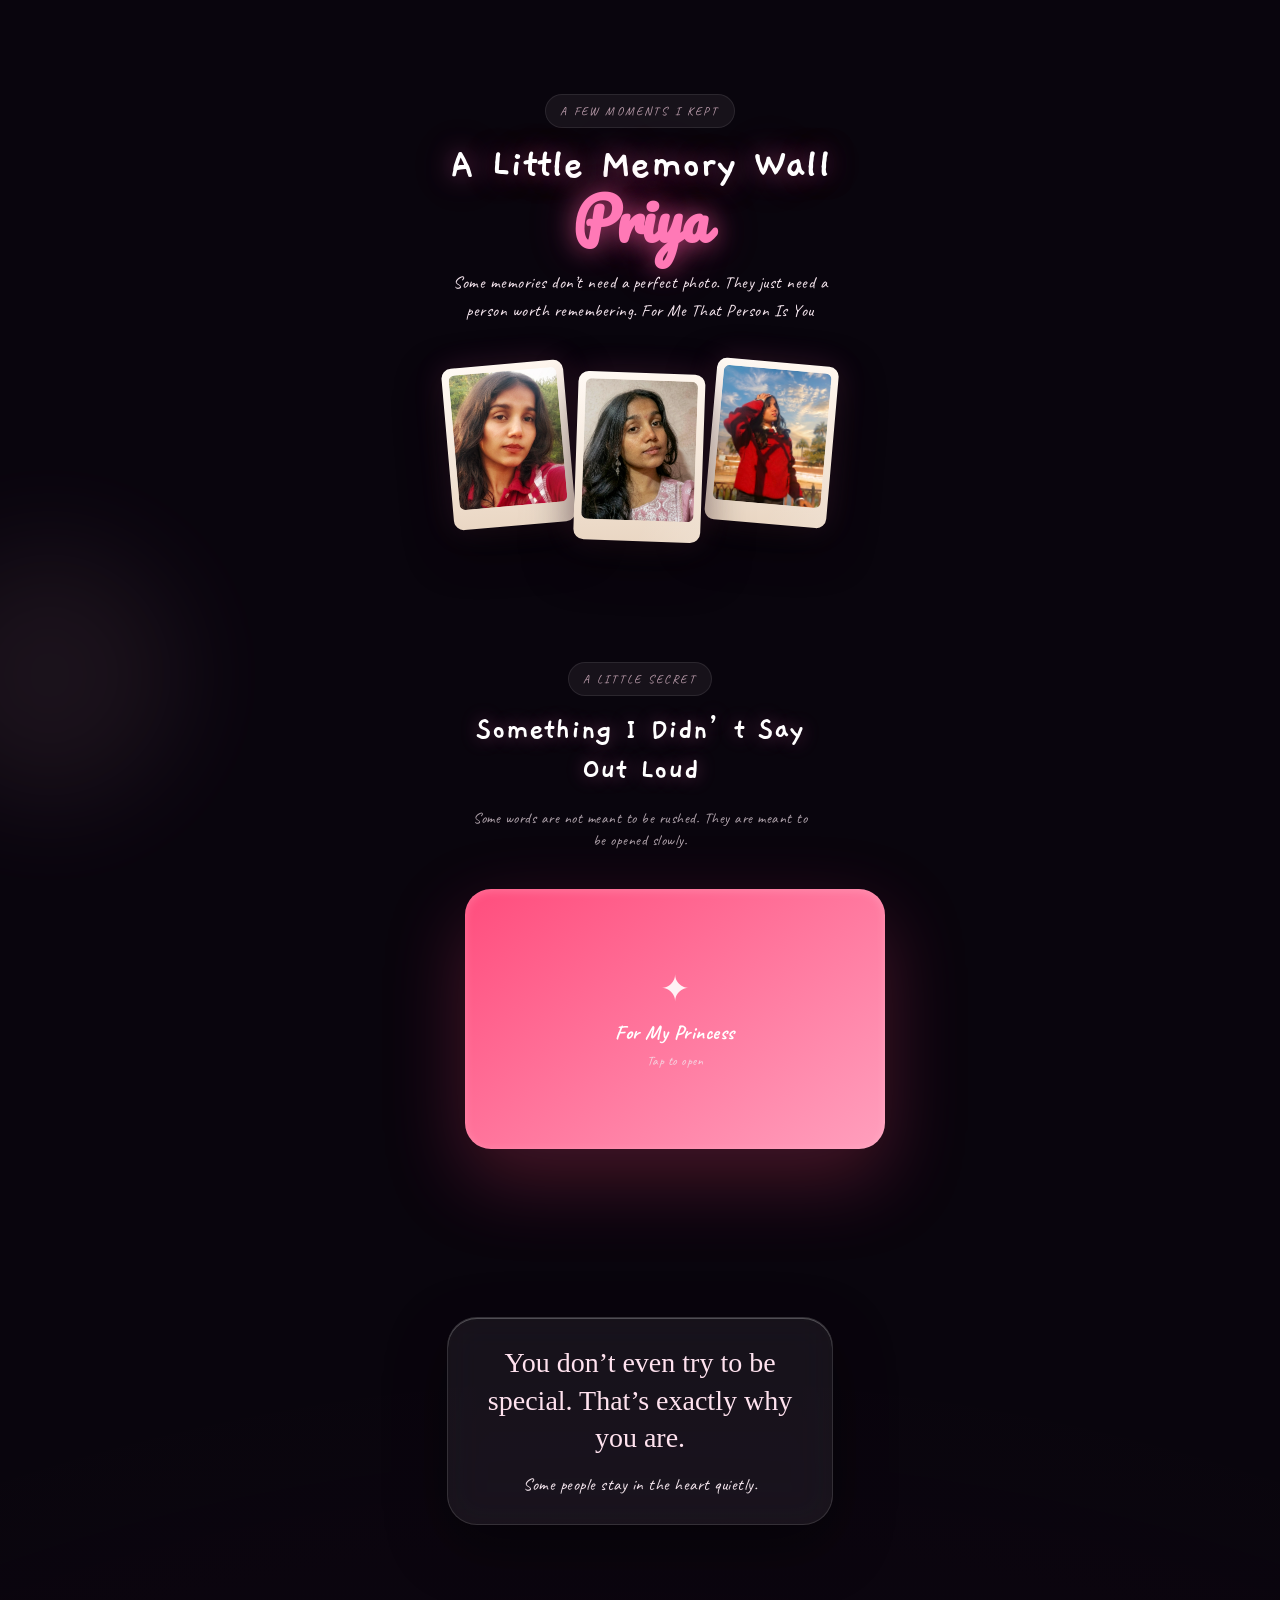
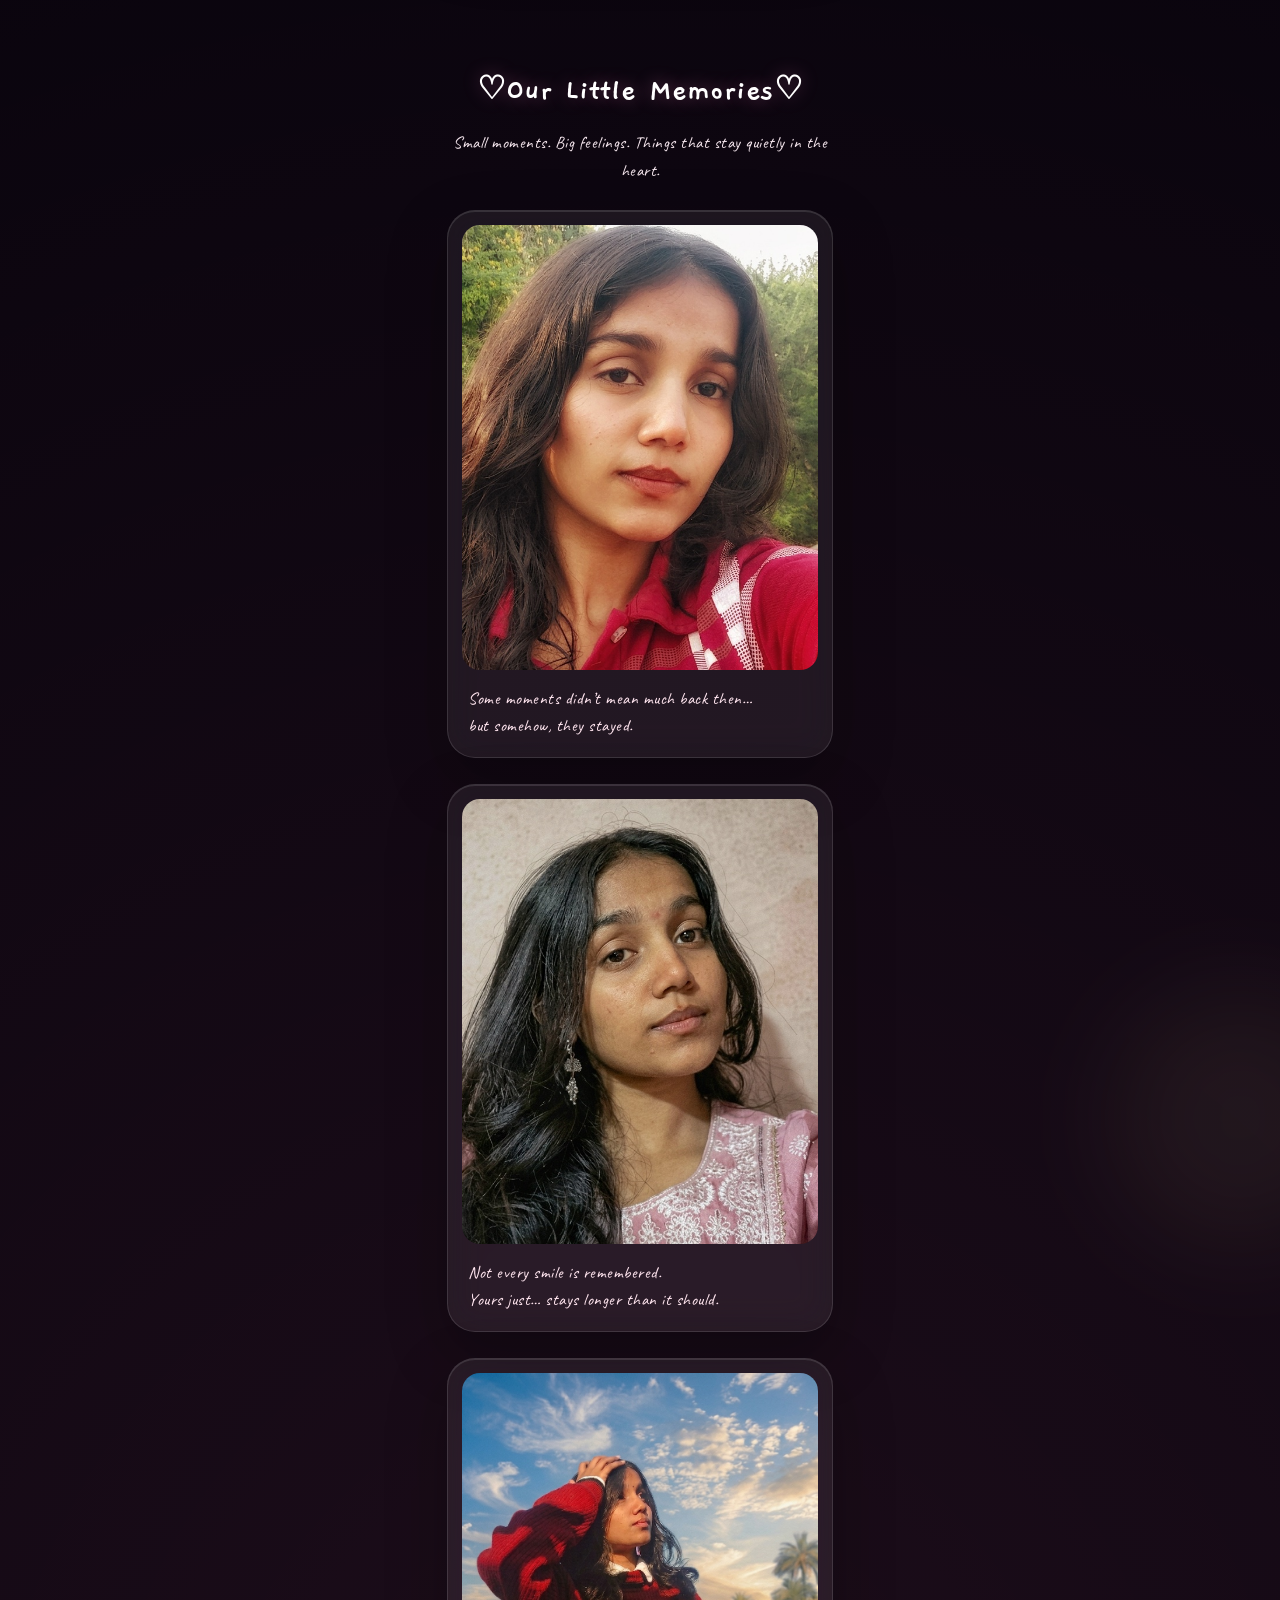
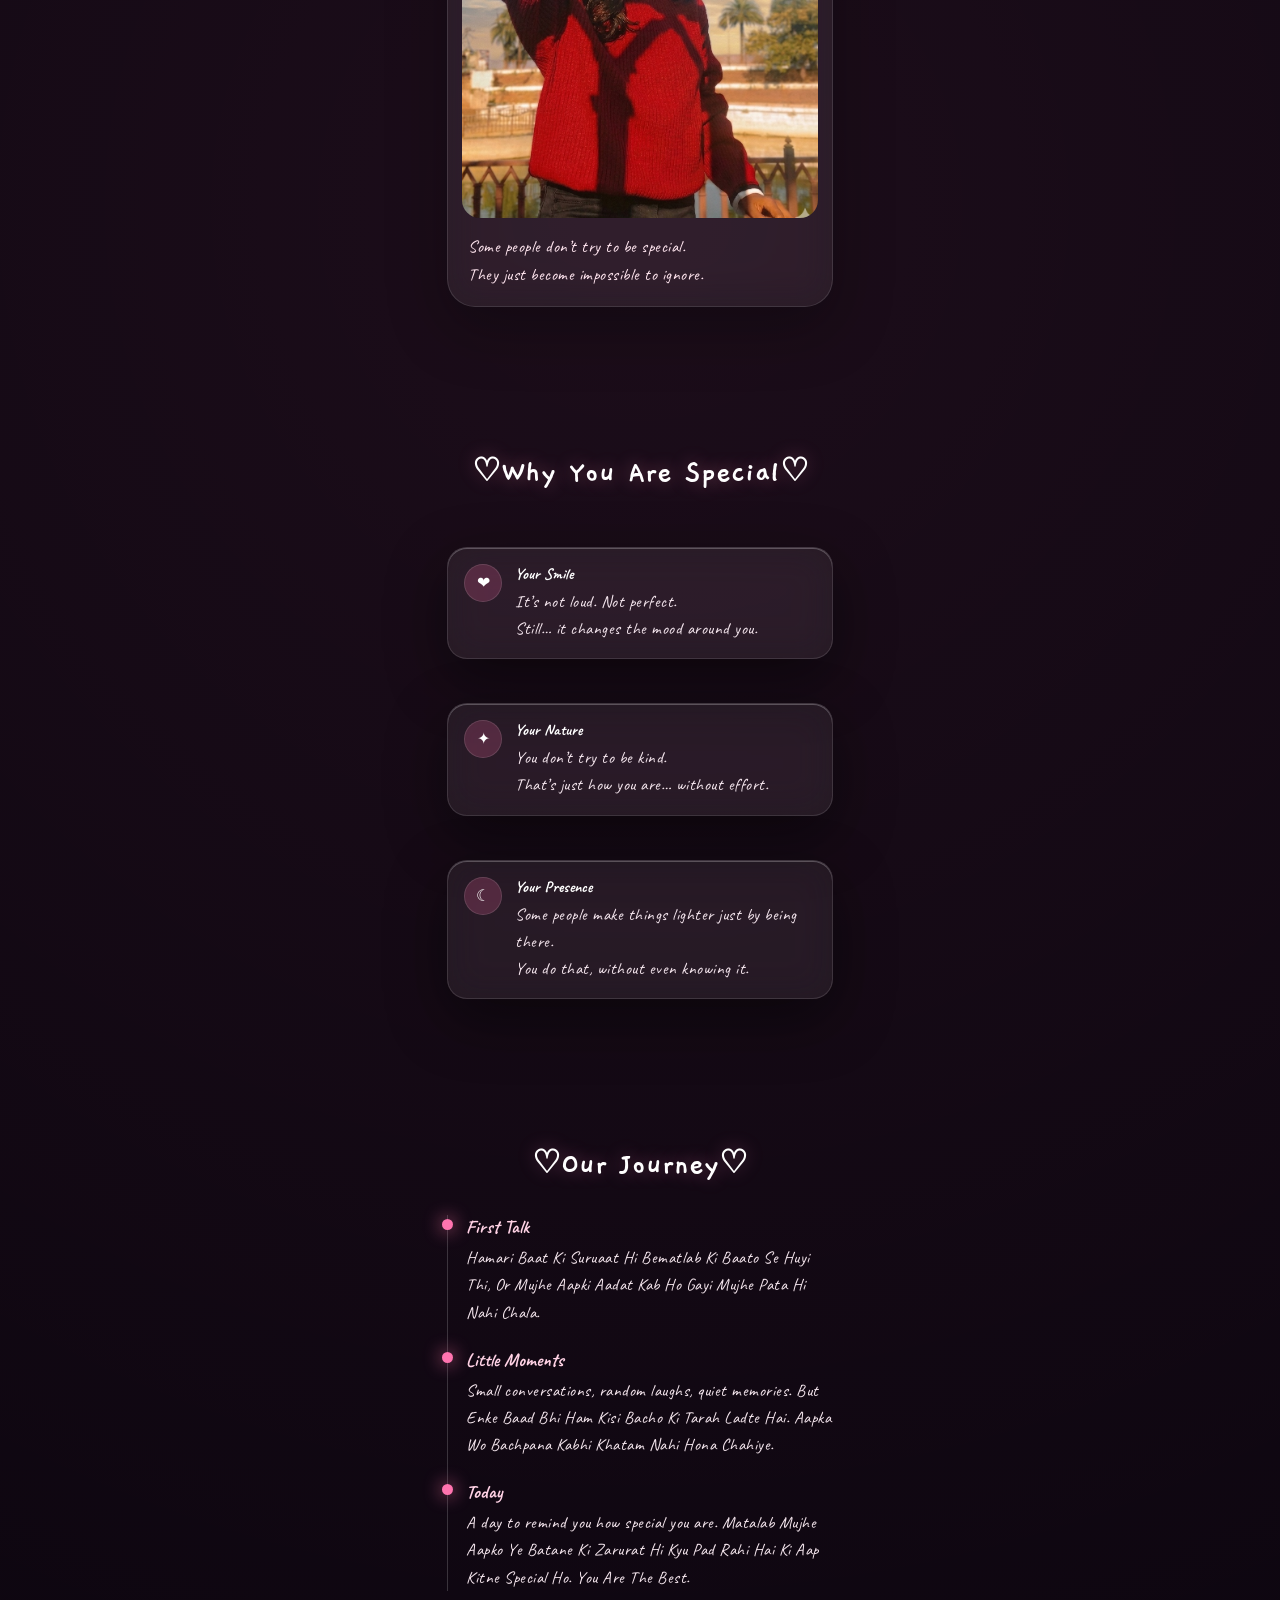
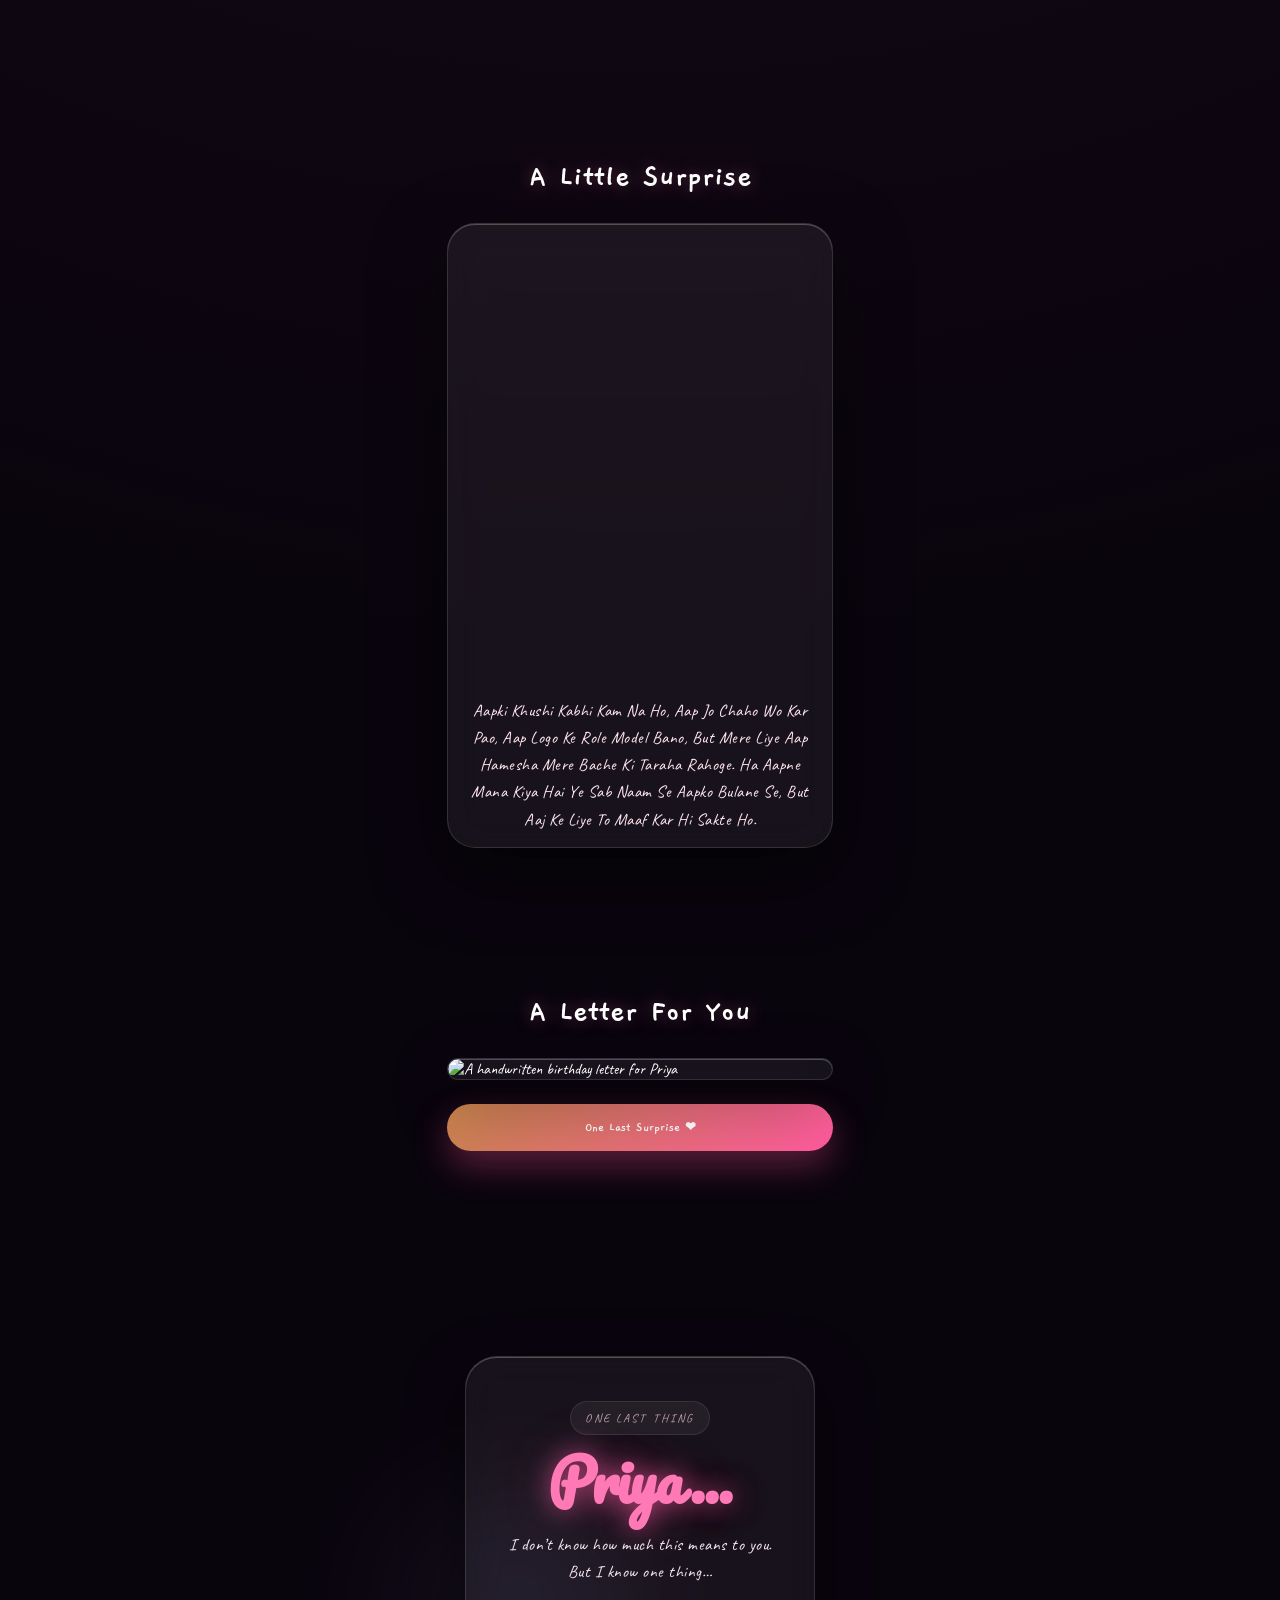
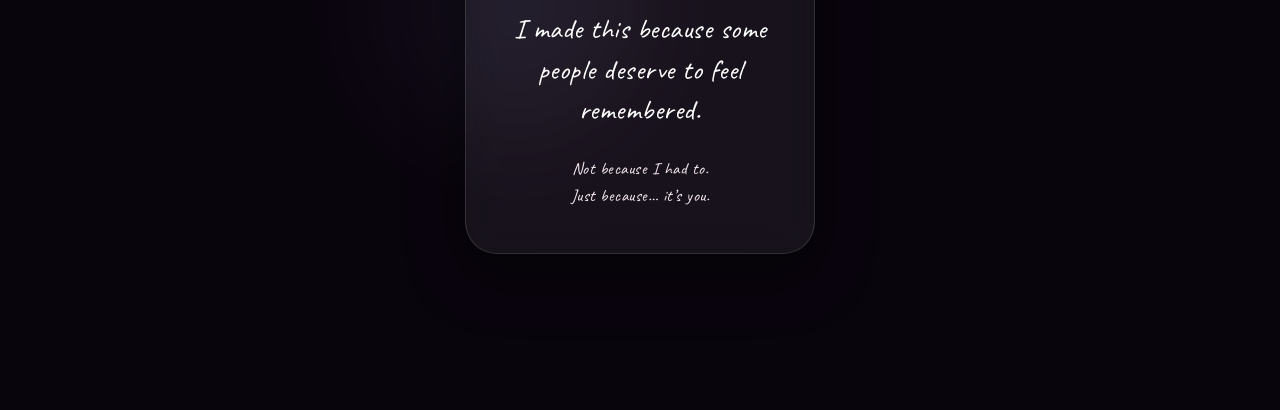
==== commit 3121b60e: "Update surprise.html" ====
--- a/surprise.html
+++ b/surprise.html
@@ -4,7 +4,7 @@
 <meta charset="UTF-8" />
 <meta name="viewport" content="width=device-width, initial-scale=1.0" />
 <link href="https://fonts.googleapis.com/css2?family=Pacifico&family=Gaegu:wght@400;700&family=Caveat:wght@400;600&display=swap" rel="stylesheet">
-<title>Evening of Memories | Priya</title>
+<title>Day of Memories | Priya</title>
 <link rel="stylesheet" href="./css/surprise.css" />
 </head>
 <body>
@@ -15,7 +15,7 @@
 <audio id="music" preload="auto" loop>
   <source src="./assets/audio/music.mp3" type="audio/mpeg">
 </audio>
-  <button id="musicToggle" class="music-btn" type="button">🔇</button>
+
 
 <div class="page">
   <div class="wrap">
@@ -23,7 +23,7 @@
       <section class="section center fade">
         <div class="tag">A FEW MOMENTS I KEPT</div>
         <h1>A Little Memory Wall<br><span class="script">Priya</span></h1>
-        <p>Some memories don’t need a perfect photo. They just need a person worth remembering.</p>
+        <p>Some memories don’t need a perfect photo. They just need a person worth remembering. For Me That Person Is You</p>
 
         <div class="photo-line">
           <div class="polaroid"><img src="./assets/images/photo1.webp" alt="Memory"></div>
@@ -45,15 +45,15 @@
   <div class="eom-letter-box" id="letterBox">
     <div class="eom-letter-cover">
       <span>✦</span>
-      <h3>For Priya</h3>
+      <h3>For My Princess</h3>
       <p>Tap to open</p>
     </div>
 
     <div class="eom-letter-paper">
       <p>
-        Priya, this is not just a surprise page.
-        It is a small piece of feeling, made quietly,
-        only to make this evening feel a little more yours.
+        My Princess, this is not just a surprise page.
+        It is a small piece of feeling,I made quietly,
+        only to make this Day feel a little more yours.
       </p>
     </div>
   </div>
--- a/css/surprise.css
+++ b/css/surprise.css
@@ -831,4 +831,118 @@
   font-size:clamp(1.4rem, 5vw, 2rem);
   font-weight:600;
 }
-}
+/* LETTER SECTION */
+.eom-letter-section{
+  padding:70px 18px;
+  text-align:center;
+}
+
+.eom-letter-intro{
+  margin-top:10px;
+  font-size:15px;
+  line-height:1.5;
+  opacity:.7;
+}
+
+/* LETTER BOX */
+.eom-letter-box{
+  position:relative;
+  width:min(420px,92vw);
+  height:260px;
+  margin:36px auto 0;
+  cursor:pointer;
+  perspective:1200px;
+}
+
+/* FRONT COVER */
+.eom-letter-cover{
+  position:absolute;
+  inset:0;
+  border-radius:26px;
+  background:linear-gradient(145deg,#ff4d7d,#ff9fbd);
+  display:flex;
+  flex-direction:column;
+  align-items:center;
+  justify-content:center;
+  color:#fff;
+  z-index:2;
+
+  box-shadow:
+    0 30px 80px rgba(255,77,125,.25),
+    inset 0 2px 10px rgba(255,255,255,.2);
+
+  transition:transform .9s cubic-bezier(.2,.8,.2,1),
+             opacity .6s ease;
+}
+
+.eom-letter-cover span{
+  font-size:36px;
+  opacity:.9;
+}
+
+.eom-letter-cover h3{
+  margin-top:8px;
+  font-size:20px;
+  letter-spacing:.5px;
+}
+
+.eom-letter-cover p{
+  margin-top:6px;
+  font-size:13px;
+  opacity:.85;
+}
+
+/* PAPER */
+.eom-letter-paper{
+  position:absolute;
+  inset:0;
+  border-radius:26px;
+  background:#fff7ee;
+  color:#4a1f2c;
+  padding:30px 26px;
+
+  display:flex;
+  align-items:center;
+  justify-content:center;
+
+  font-size:18px;
+  line-height:1.7;
+  font-family:Georgia,serif;
+
+  opacity:0;
+  transform:translateY(28px) scale(.94);
+
+  box-shadow:
+    0 30px 90px rgba(255,200,220,.18);
+
+  transition:all .9s cubic-bezier(.2,.8,.2,1);
+}
+.eom-letter-paper p{
+  color:#2b0f18;
+  text-shadow:0 1px 0 rgba(0,0,0,.05);
+}
+
+/* OPEN STATE */
+.eom-letter-box.open .eom-letter-cover{
+  transform:rotateX(78deg) translateY(-40px);
+  opacity:0;
+}
+
+.eom-letter-box.open .eom-letter-paper{
+  opacity:1;
+  transform:translateY(0) scale(1);
+}
+
+/* MOBILE */
+@media(max-width:600px){
+
+  .eom-letter-box{
+    height:230px;
+  }
+
+  .eom-letter-paper{
+    font-size:16px;
+    padding:24px;
+  }
+}
+}
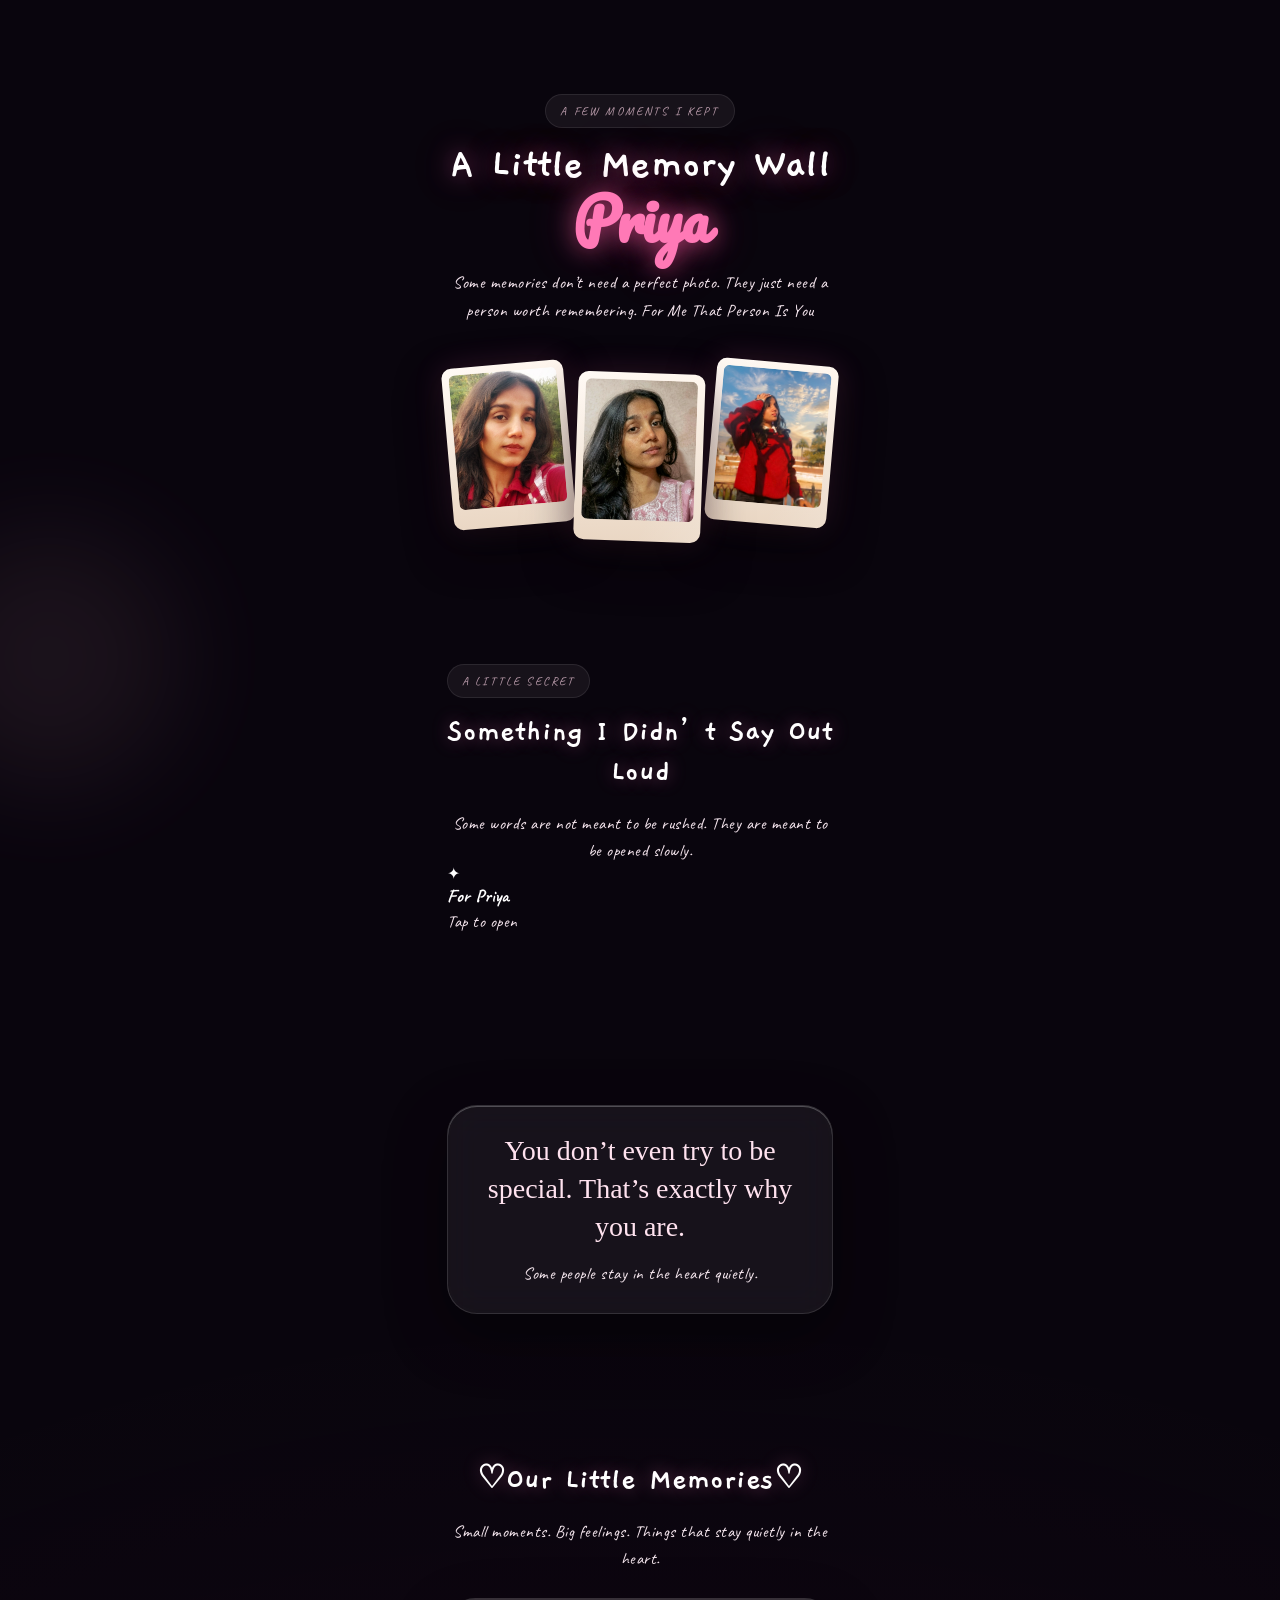
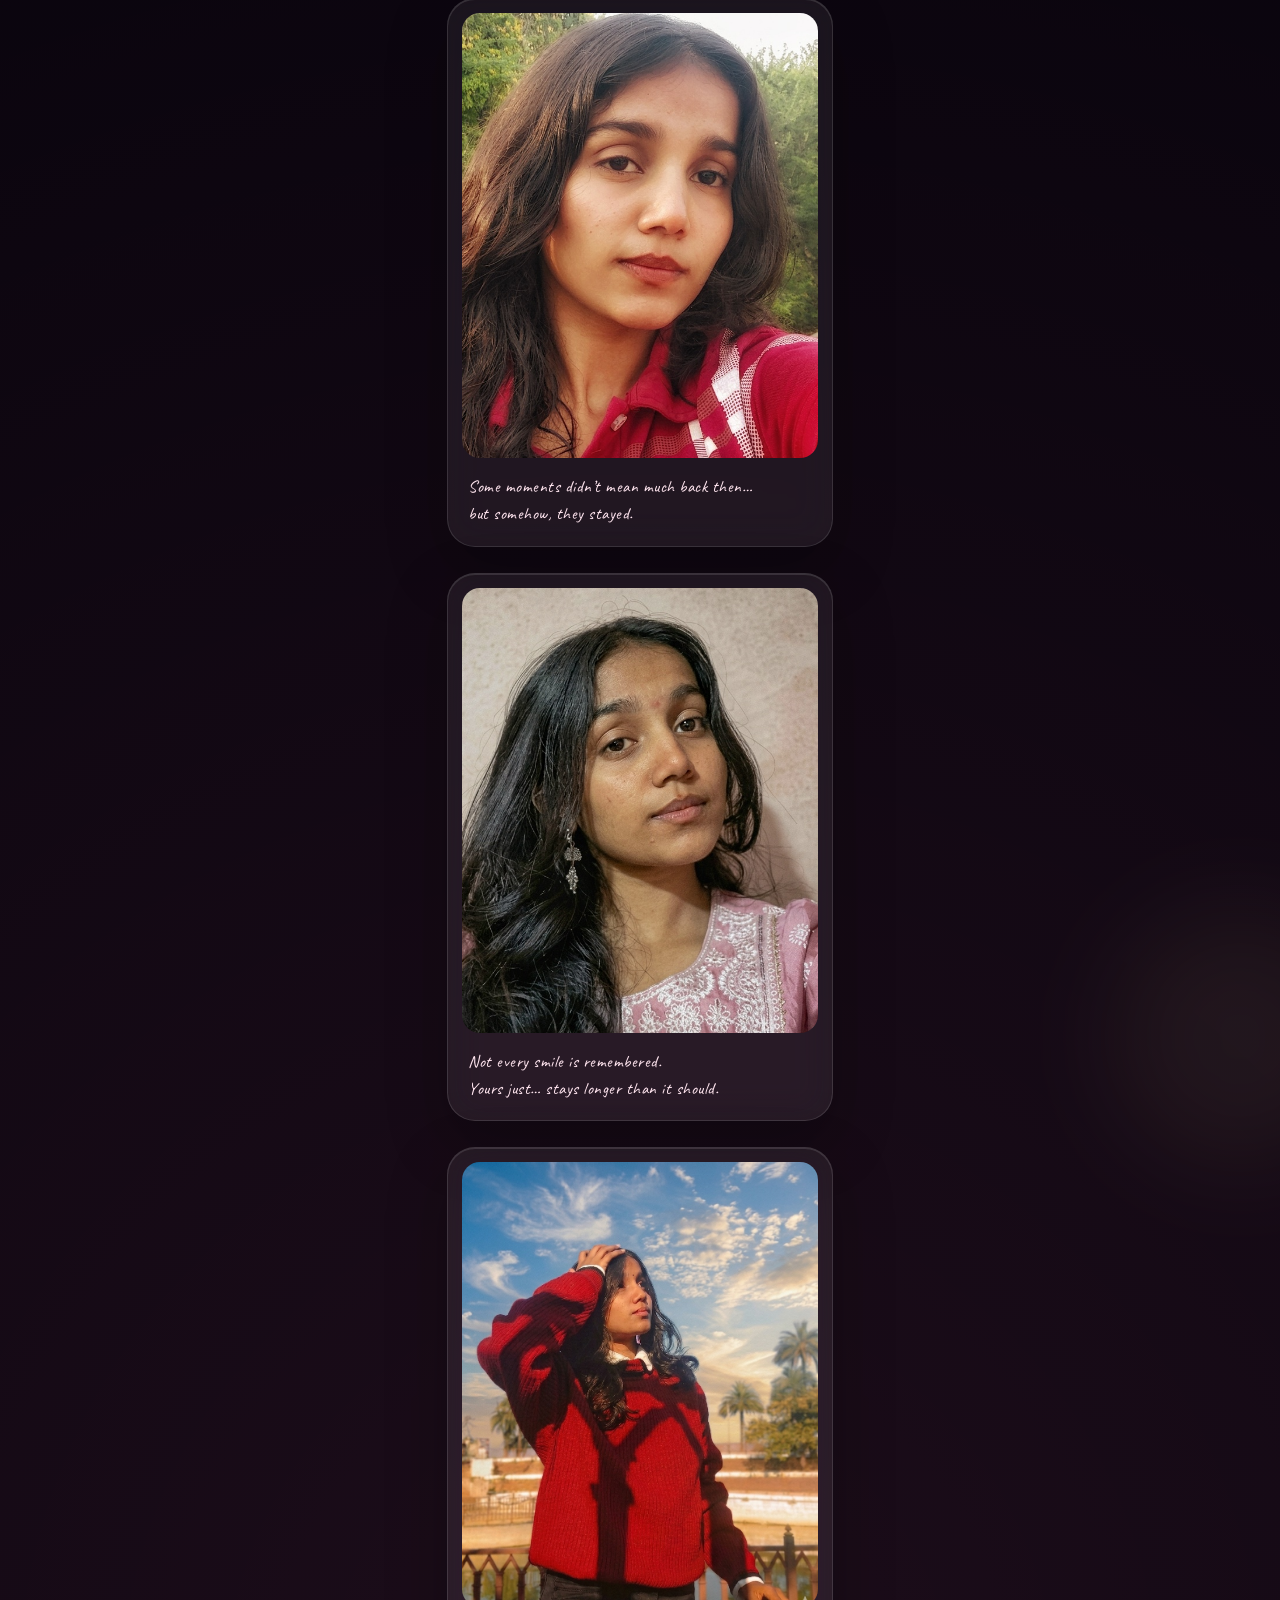
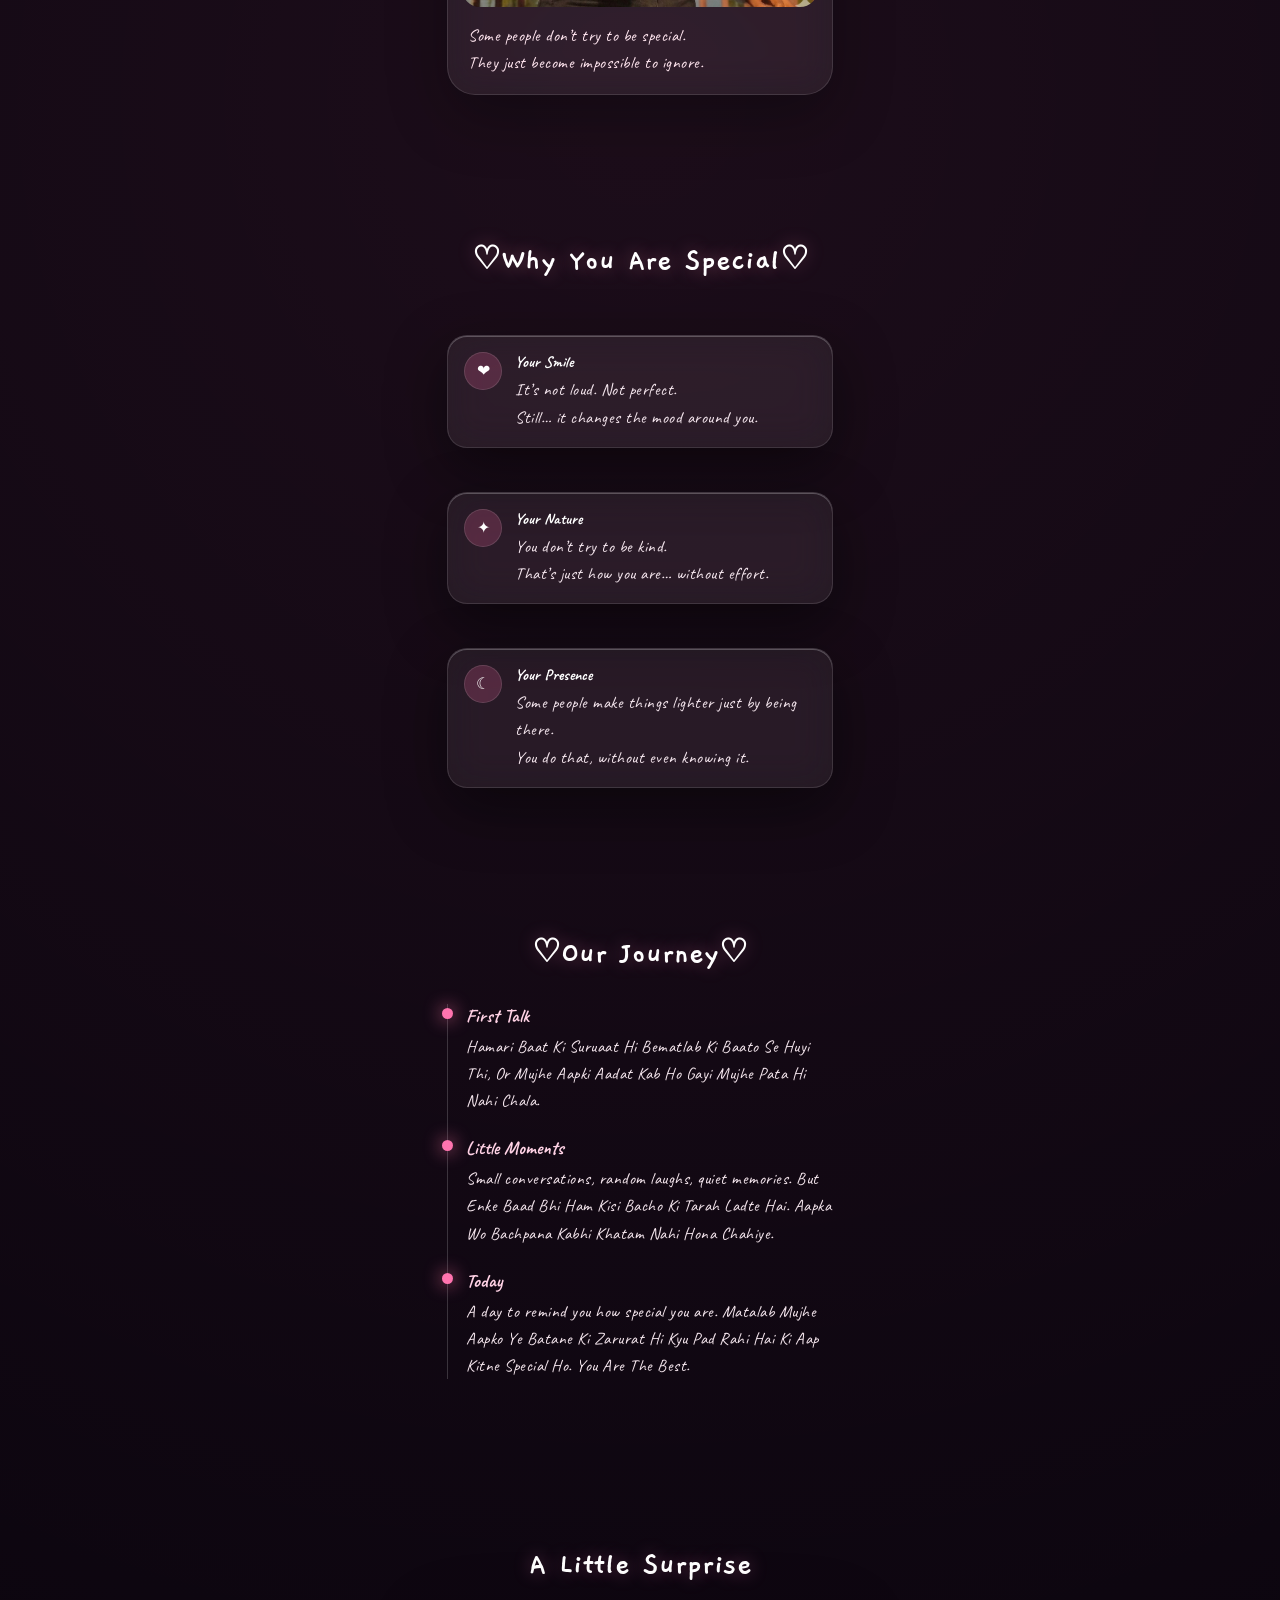
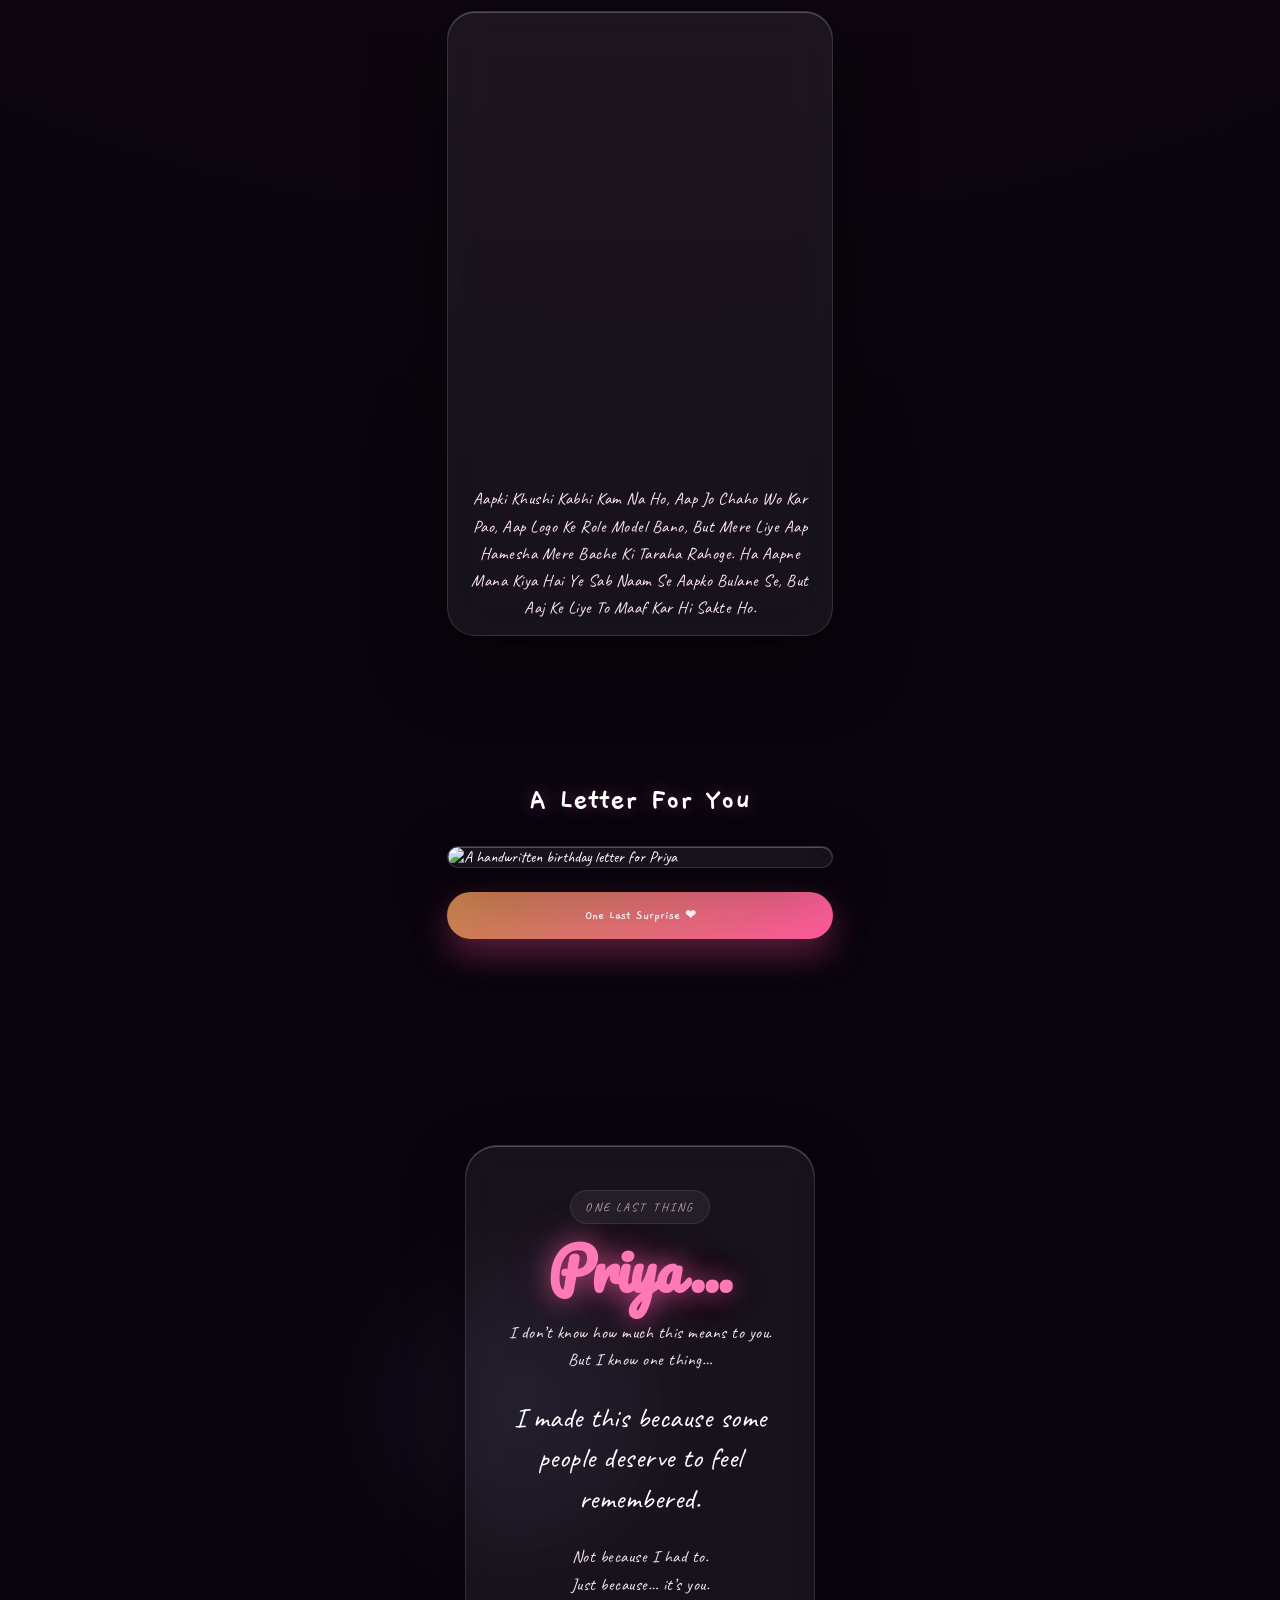
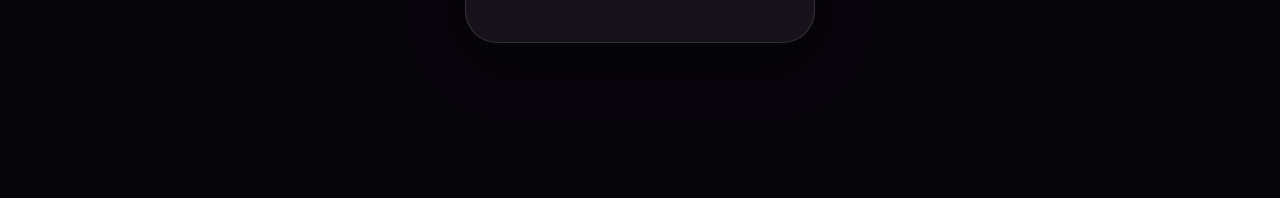
==== commit 8c75bcb2: "Update surprise.html" ====
--- a/surprise.html
+++ b/surprise.html
@@ -43,22 +43,23 @@
   </p>
 
   <div class="eom-letter-box" id="letterBox">
+    
     <div class="eom-letter-cover">
       <span>✦</span>
-      <h3>For My Princess</h3>
+      <h3>For Priya</h3>
       <p>Tap to open</p>
     </div>
 
     <div class="eom-letter-paper">
       <p>
-        My Princess, this is not just a surprise page.
-        It is a small piece of feeling,I made quietly,
-        only to make this Day feel a little more yours.
+        Priya, this is not just a surprise page.
+        It is a small piece of feeling, made quietly,
+        only to make this evening feel a little more yours.
       </p>
     </div>
+
   </div>
 </section>
-
 
       <section class="section fade">
         <div class="quote-card glass">
--- a/css/surprise.css
+++ b/css/surprise.css
@@ -831,118 +831,53 @@
   font-size:clamp(1.4rem, 5vw, 2rem);
   font-weight:600;
 }
-/* LETTER SECTION */
-.eom-letter-section{
-  padding:70px 18px;
-  text-align:center;
-}
-
-.eom-letter-intro{
-  margin-top:10px;
-  font-size:15px;
-  line-height:1.5;
-  opacity:.7;
-}
-
-/* LETTER BOX */
-.eom-letter-box{
-  position:relative;
-  width:min(420px,92vw);
-  height:260px;
-  margin:36px auto 0;
-  cursor:pointer;
-  perspective:1200px;
-}
-
-/* FRONT COVER */
-.eom-letter-cover{
+.eom-letter-paper{
   position:absolute;
   inset:0;
   border-radius:26px;
-  background:linear-gradient(145deg,#ff4d7d,#ff9fbd);
-  display:flex;
-  flex-direction:column;
-  align-items:center;
-  justify-content:center;
-  color:#fff;
-  z-index:2;
-
-  box-shadow:
-    0 30px 80px rgba(255,77,125,.25),
-    inset 0 2px 10px rgba(255,255,255,.2);
-
-  transition:transform .9s cubic-bezier(.2,.8,.2,1),
-             opacity .6s ease;
-}
-
-.eom-letter-cover span{
-  font-size:36px;
-  opacity:.9;
-}
-
-.eom-letter-cover h3{
-  margin-top:8px;
-  font-size:20px;
-  letter-spacing:.5px;
-}
-
-.eom-letter-cover p{
-  margin-top:6px;
-  font-size:13px;
-  opacity:.85;
-}
-
-/* PAPER */
-.eom-letter-paper{
-  position:absolute;
-  inset:0;
-  border-radius:26px;
-  background:#fff7ee;
-  color:#4a1f2c;
-  padding:30px 26px;
+
+  /* REAL PAPER COLOR */
+  background:
+    radial-gradient(circle at 30% 20%, rgba(255,255,255,.6), transparent 60%),
+    linear-gradient(145deg,#fff8f0,#f5e8dc);
+
+  color:#2b0f18;
+  padding:32px 28px;
 
   display:flex;
   align-items:center;
   justify-content:center;
 
-  font-size:18px;
-  line-height:1.7;
-  font-family:Georgia,serif;
+  font-size:19px;
+  line-height:1.75;
+  font-family:"Playfair Display", Georgia, serif;
 
   opacity:0;
   transform:translateY(28px) scale(.94);
 
+  /* DEPTH */
   box-shadow:
-    0 30px 90px rgba(255,200,220,.18);
+    0 30px 90px rgba(0,0,0,.25),
+    inset 0 1px 0 rgba(255,255,255,.7),
+    inset 0 -8px 20px rgba(0,0,0,.05);
 
   transition:all .9s cubic-bezier(.2,.8,.2,1);
+}
+.eom-letter-paper::after{
+  content:"";
+  position:absolute;
+  inset:0;
+  border-radius:26px;
+
+  background-image:
+    url("https://www.transparenttextures.com/patterns/paper-fibers.png");
+
+  opacity:.25;
+  mix-blend-mode:multiply;
+  pointer-events:none;
 }
 .eom-letter-paper p{
   color:#2b0f18;
-  text-shadow:0 1px 0 rgba(0,0,0,.05);
-}
-
-/* OPEN STATE */
-.eom-letter-box.open .eom-letter-cover{
-  transform:rotateX(78deg) translateY(-40px);
-  opacity:0;
-}
-
-.eom-letter-box.open .eom-letter-paper{
-  opacity:1;
-  transform:translateY(0) scale(1);
-}
-
-/* MOBILE */
-@media(max-width:600px){
-
-  .eom-letter-box{
-    height:230px;
-  }
-
-  .eom-letter-paper{
-    font-size:16px;
-    padding:24px;
-  }
-}
-}
+  text-shadow:0 1px 0 rgba(0,0,0,.04);
+  letter-spacing:.2px;
+}
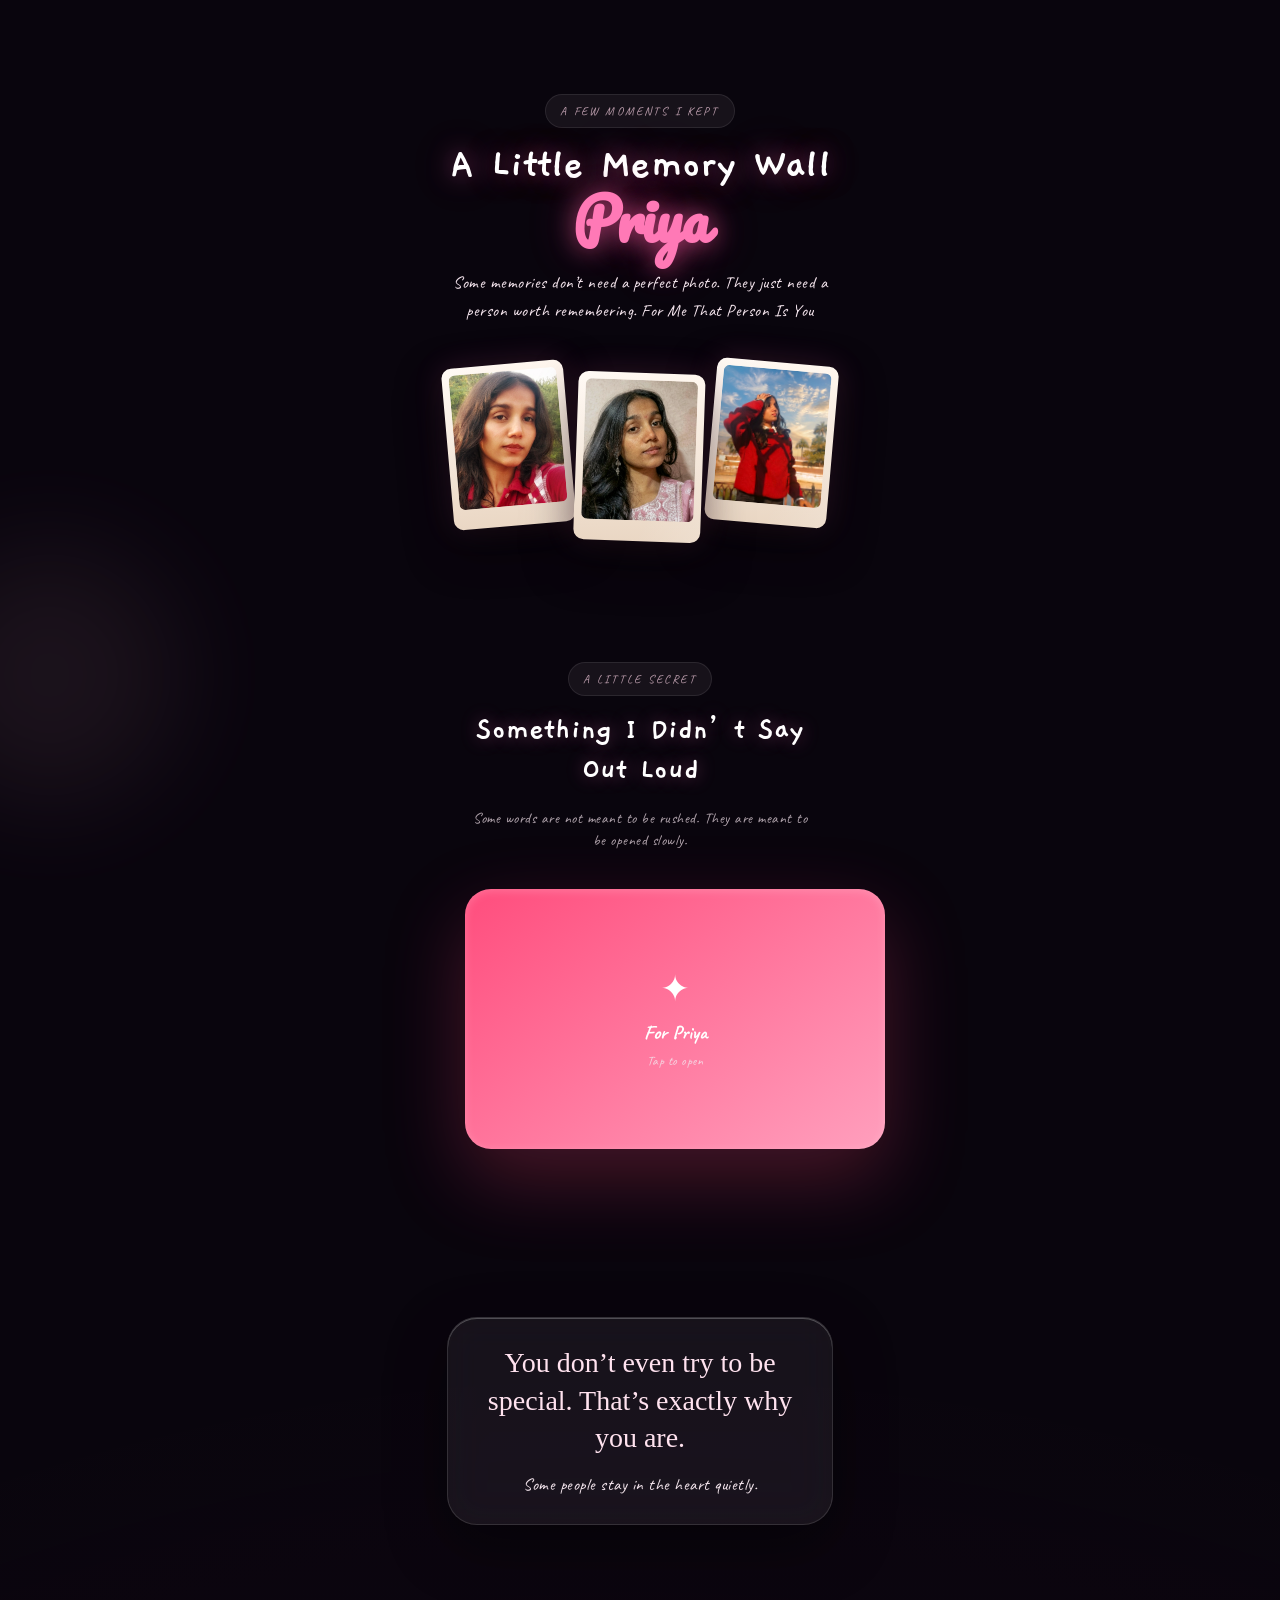
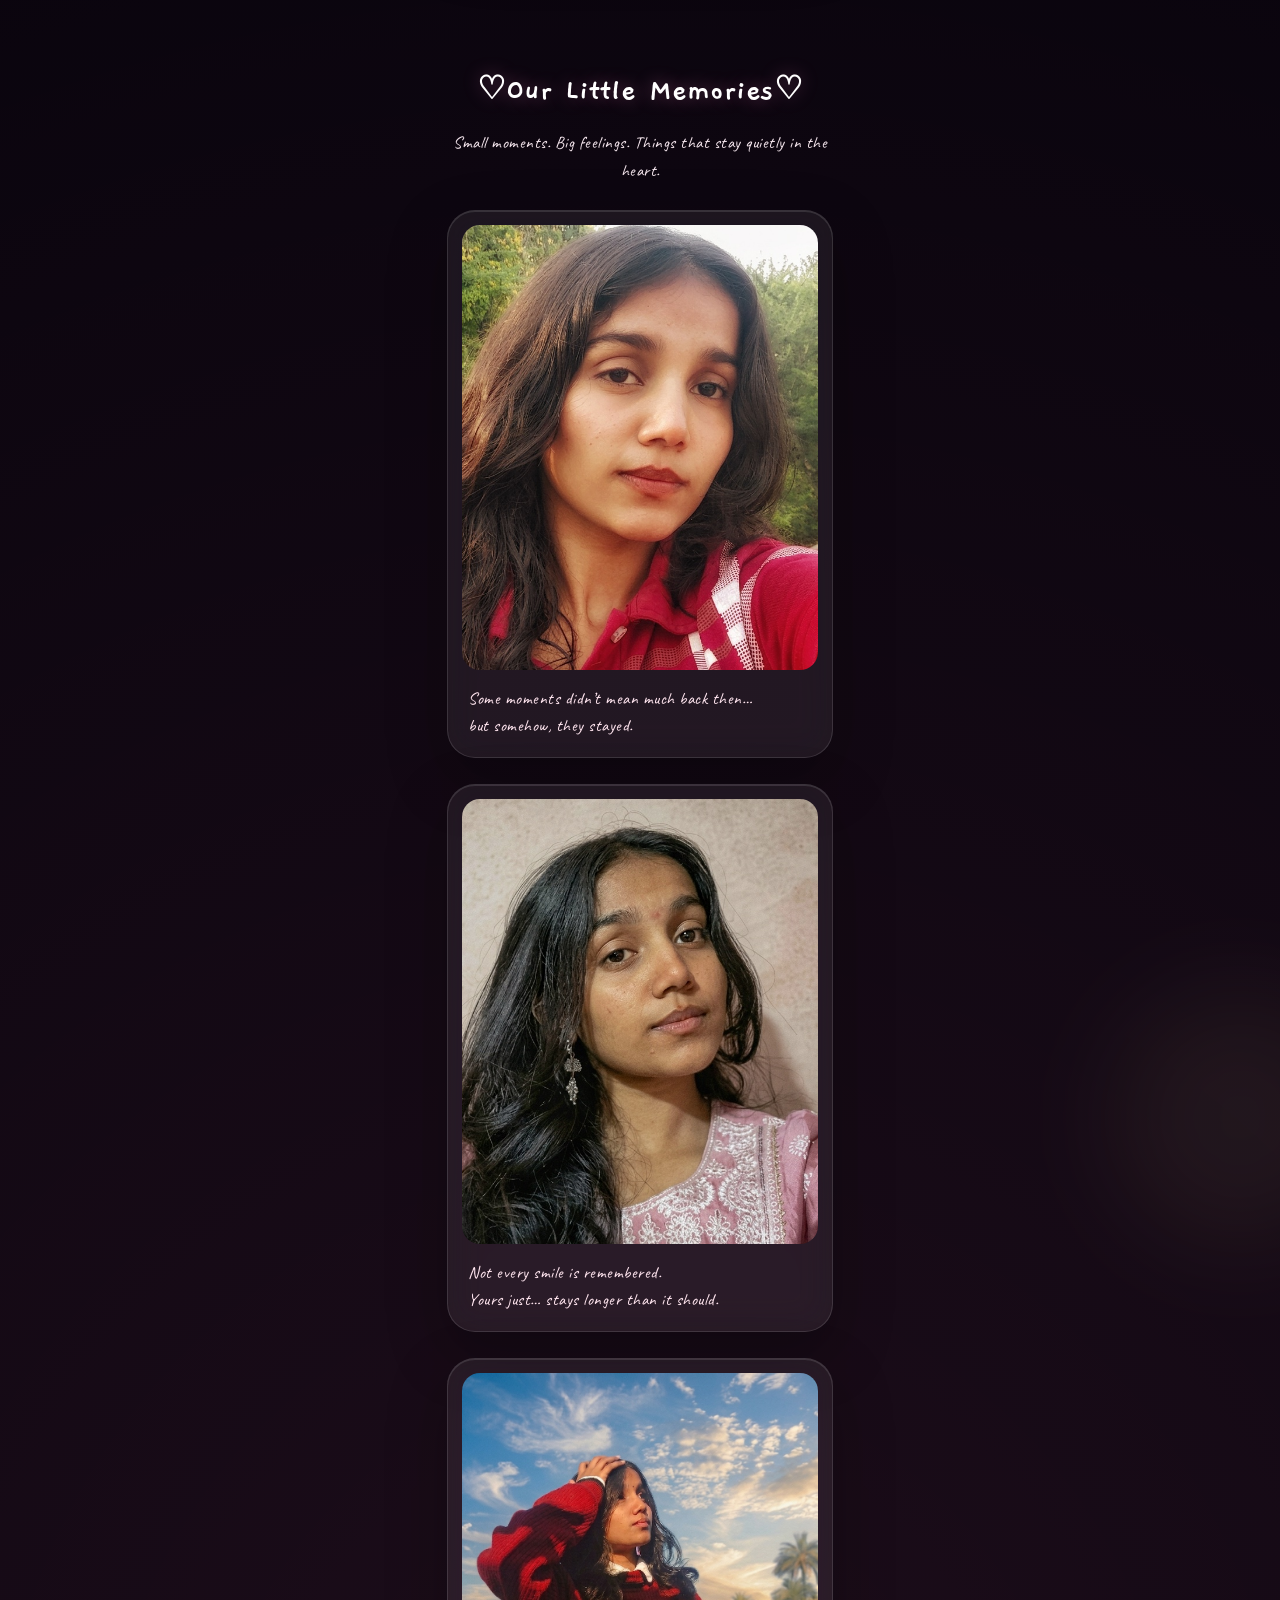
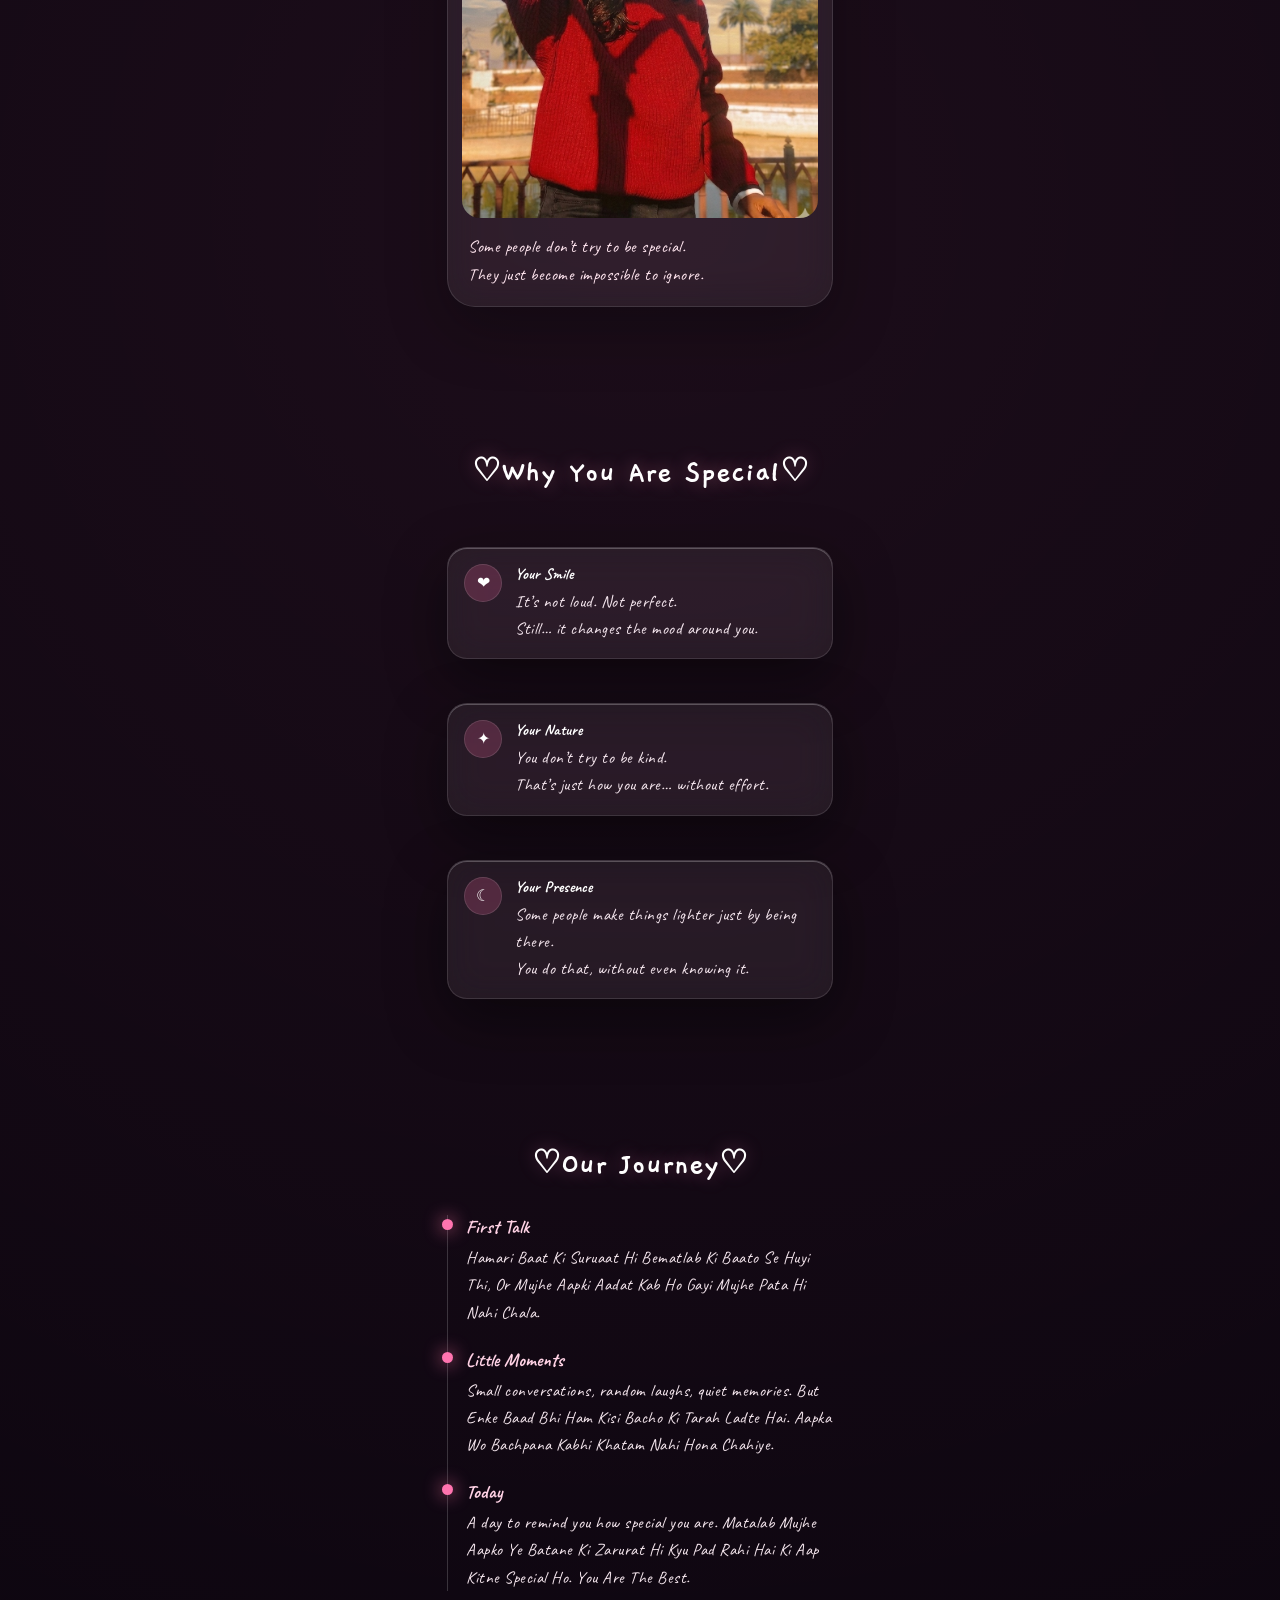
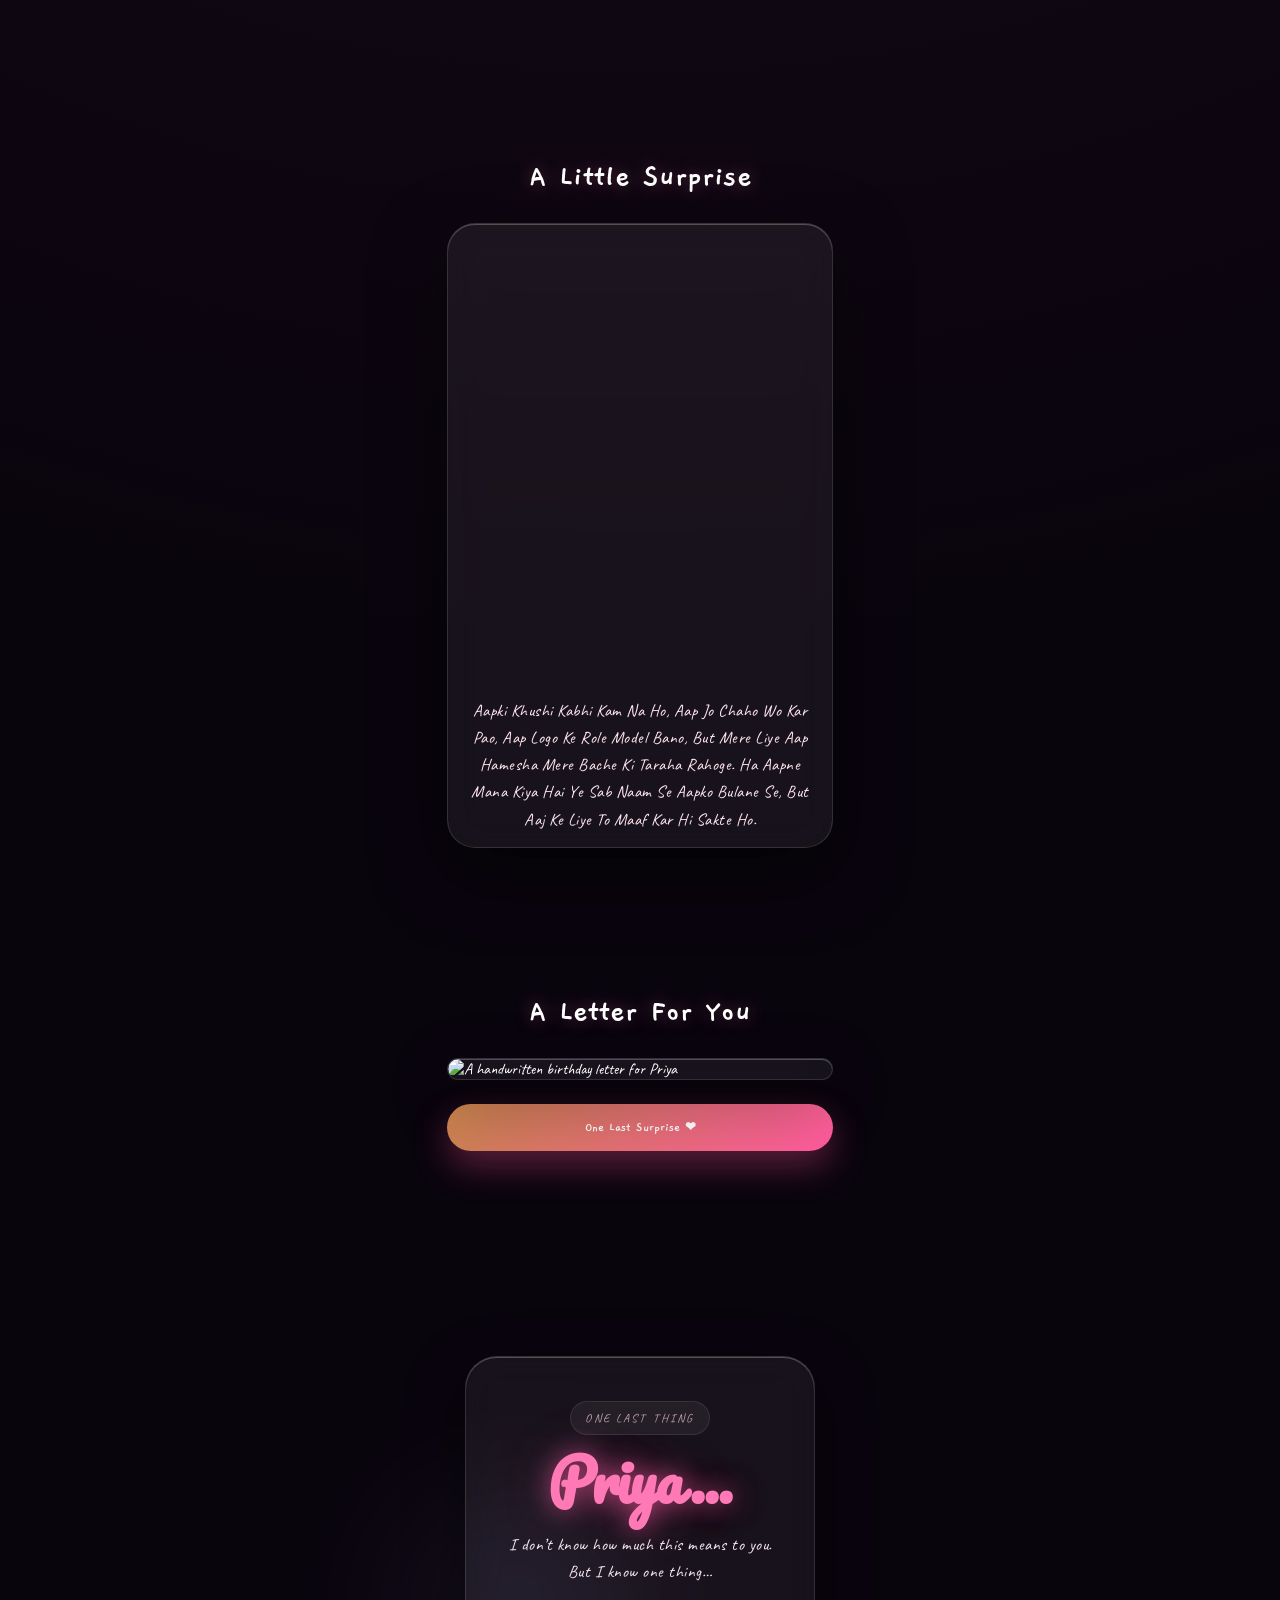
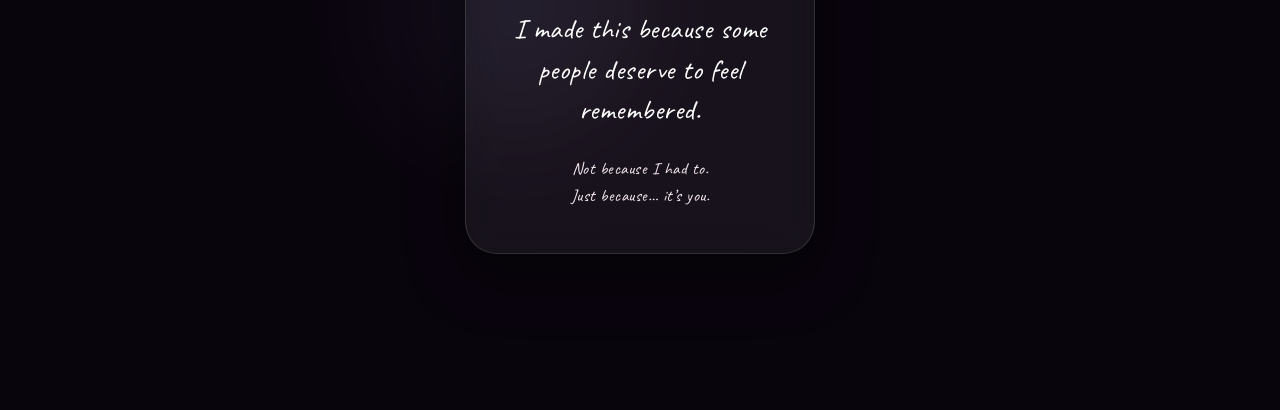
==== commit f6226fbf: "Update surprise.html" ====
--- a/surprise.html
+++ b/surprise.html
@@ -8,6 +8,14 @@
 <link rel="stylesheet" href="./css/surprise.css" />
 </head>
 <body>
+  <div class="page-sparkles" aria-hidden="true">
+  <span></span><span></span><span></span><span></span><span></span>
+  <span></span><span></span><span></span><span></span><span></span>
+</div>
+
+<div class="mini-crackers" aria-hidden="true">
+  <span></span><span></span><span></span><span></span>
+</div>
   <div class="soft-glow glow-1"></div>
 <div class="soft-glow glow-2"></div>
 <div class="soft-glow glow-3"></div>
--- a/css/surprise.css
+++ b/css/surprise.css
@@ -831,12 +831,72 @@
   font-size:clamp(1.4rem, 5vw, 2rem);
   font-weight:600;
 }
-.eom-letter-paper{
+/* ===== LETTER SECTION ===== */
+
+.eom-letter-section{
+  padding:70px 18px;
+  text-align:center;
+}
+
+.eom-letter-intro{
+  margin-top:10px;
+  font-size:15px;
+  line-height:1.5;
+  opacity:.7;
+}
+
+/* BOX */
+.eom-letter-box{
+  position:relative;
+  width:min(420px,92vw);
+  height:260px;
+  margin:36px auto 0;
+  cursor:pointer;
+  perspective:1200px;
+}
+
+/* FRONT */
+.eom-letter-cover{
   position:absolute;
   inset:0;
   border-radius:26px;
-
-  /* REAL PAPER COLOR */
+  background:linear-gradient(145deg,#ff4d7d,#ff9fbd);
+  display:flex;
+  flex-direction:column;
+  align-items:center;
+  justify-content:center;
+  color:#fff;
+  z-index:2;
+
+  box-shadow:
+    0 30px 80px rgba(255,77,125,.25),
+    inset 0 2px 10px rgba(255,255,255,.2);
+
+  transition:transform .9s cubic-bezier(.2,.8,.2,1),
+             opacity .6s ease;
+}
+
+.eom-letter-cover span{
+  font-size:36px;
+}
+
+.eom-letter-cover h3{
+  margin-top:8px;
+  font-size:20px;
+}
+
+.eom-letter-cover p{
+  margin-top:6px;
+  font-size:13px;
+  opacity:.85;
+}
+
+/* PAPER (PREMIUM) */
+.eom-letter-paper{
+  position:absolute;
+  inset:0;
+  border-radius:26px;
+
   background:
     radial-gradient(circle at 30% 20%, rgba(255,255,255,.6), transparent 60%),
     linear-gradient(145deg,#fff8f0,#f5e8dc);
@@ -855,7 +915,6 @@
   opacity:0;
   transform:translateY(28px) scale(.94);
 
-  /* DEPTH */
   box-shadow:
     0 30px 90px rgba(0,0,0,.25),
     inset 0 1px 0 rgba(255,255,255,.7),
@@ -863,6 +922,8 @@
 
   transition:all .9s cubic-bezier(.2,.8,.2,1);
 }
+
+/* PAPER TEXTURE */
 .eom-letter-paper::after{
   content:"";
   position:absolute;
@@ -874,10 +935,34 @@
 
   opacity:.25;
   mix-blend-mode:multiply;
-  pointer-events:none;
-}
+}
+
+/* TEXT */
 .eom-letter-paper p{
   color:#2b0f18;
   text-shadow:0 1px 0 rgba(0,0,0,.04);
   letter-spacing:.2px;
 }
+
+/* OPEN ANIMATION */
+.eom-letter-box.open .eom-letter-cover{
+  transform:rotateX(78deg) translateY(-40px);
+  opacity:0;
+}
+
+.eom-letter-box.open .eom-letter-paper{
+  opacity:1;
+  transform:translateY(0) scale(1);
+}
+
+/* MOBILE */
+@media(max-width:600px){
+  .eom-letter-box{
+    height:230px;
+  }
+
+  .eom-letter-paper{
+    font-size:16px;
+    padding:24px;
+  }
+}
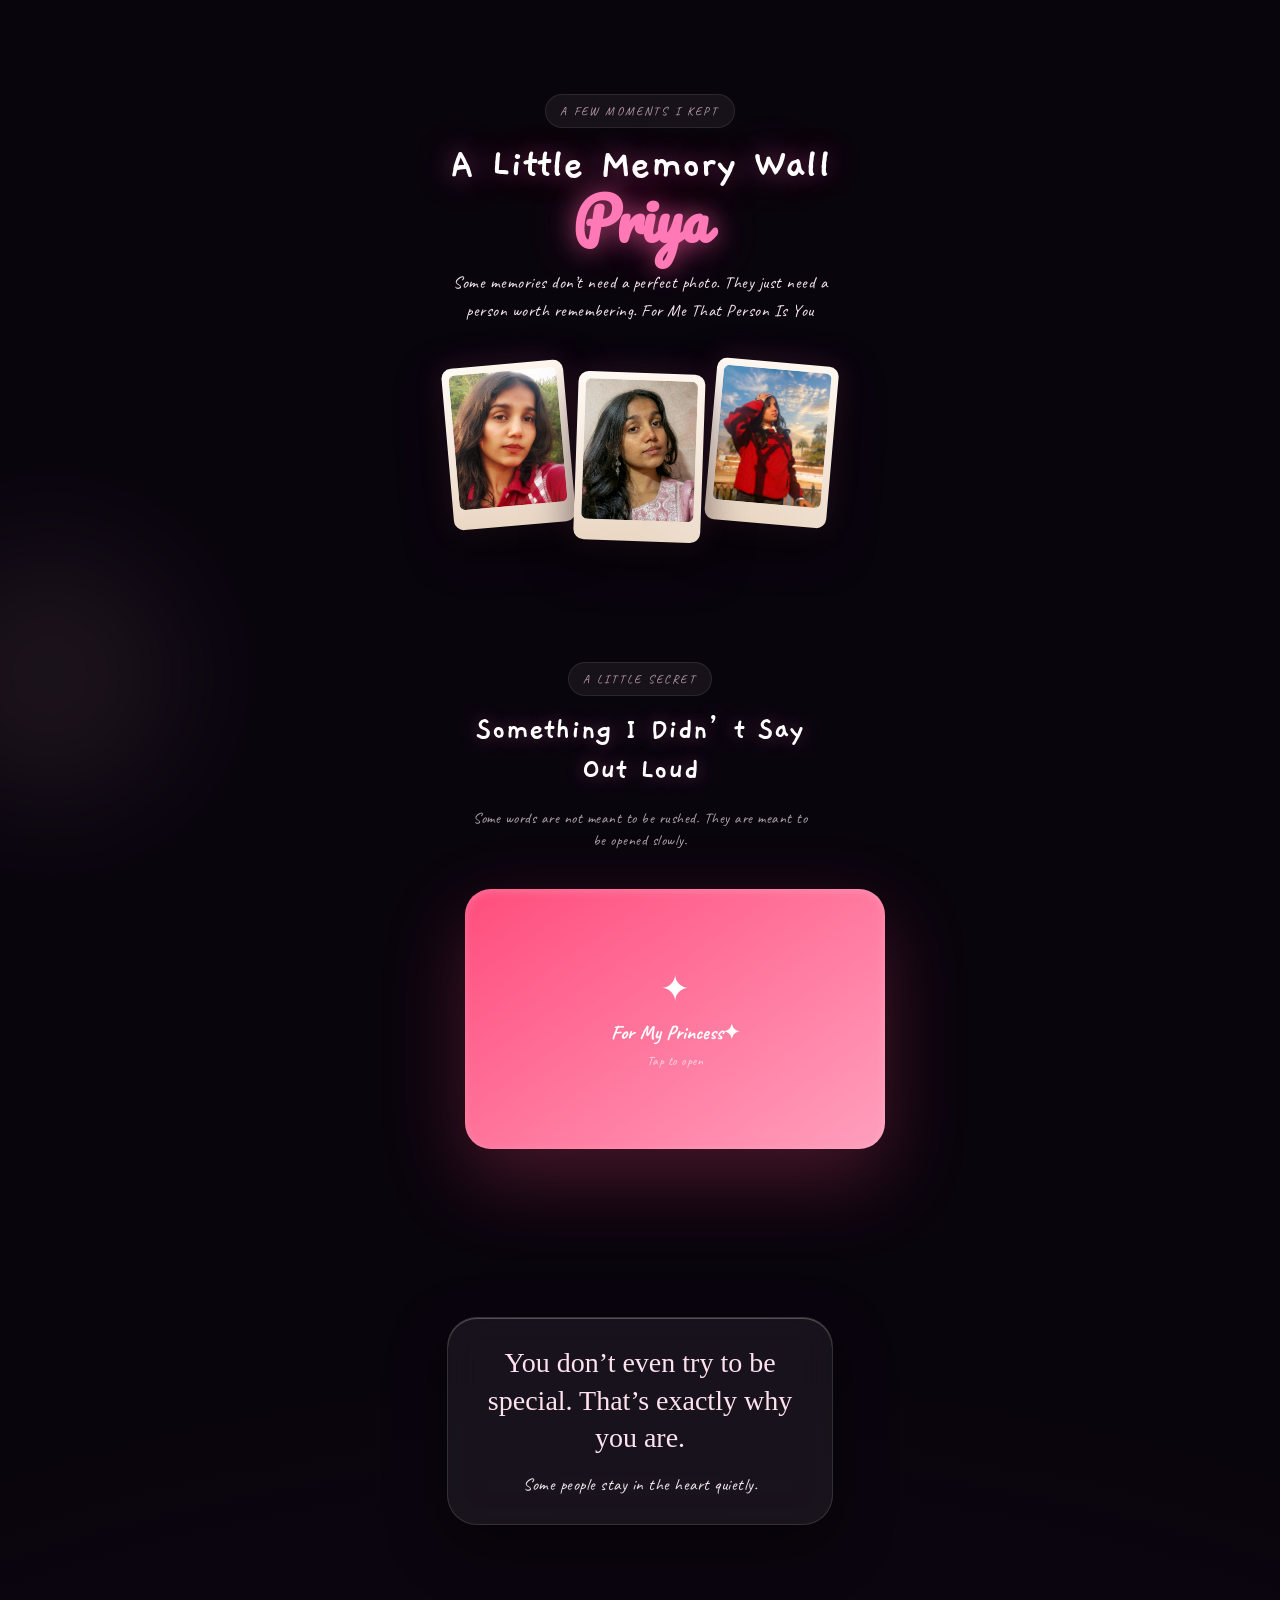
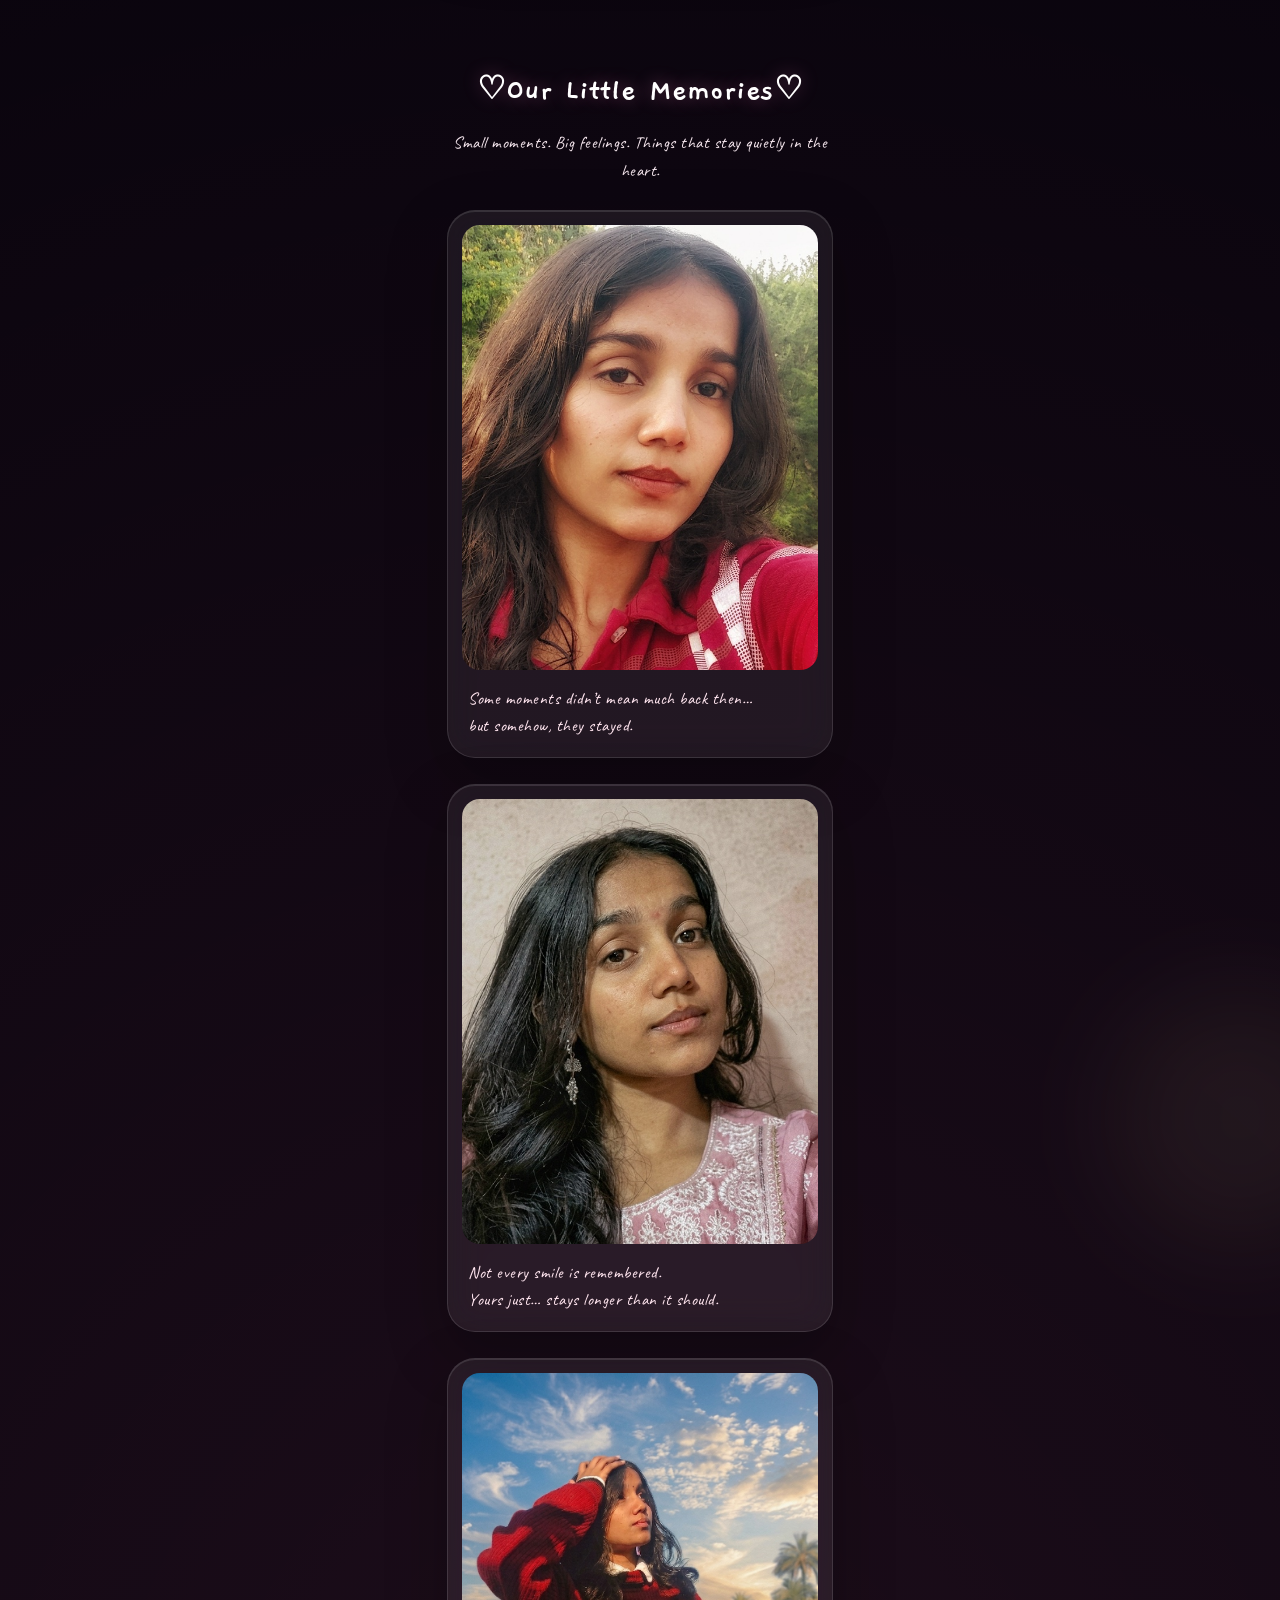
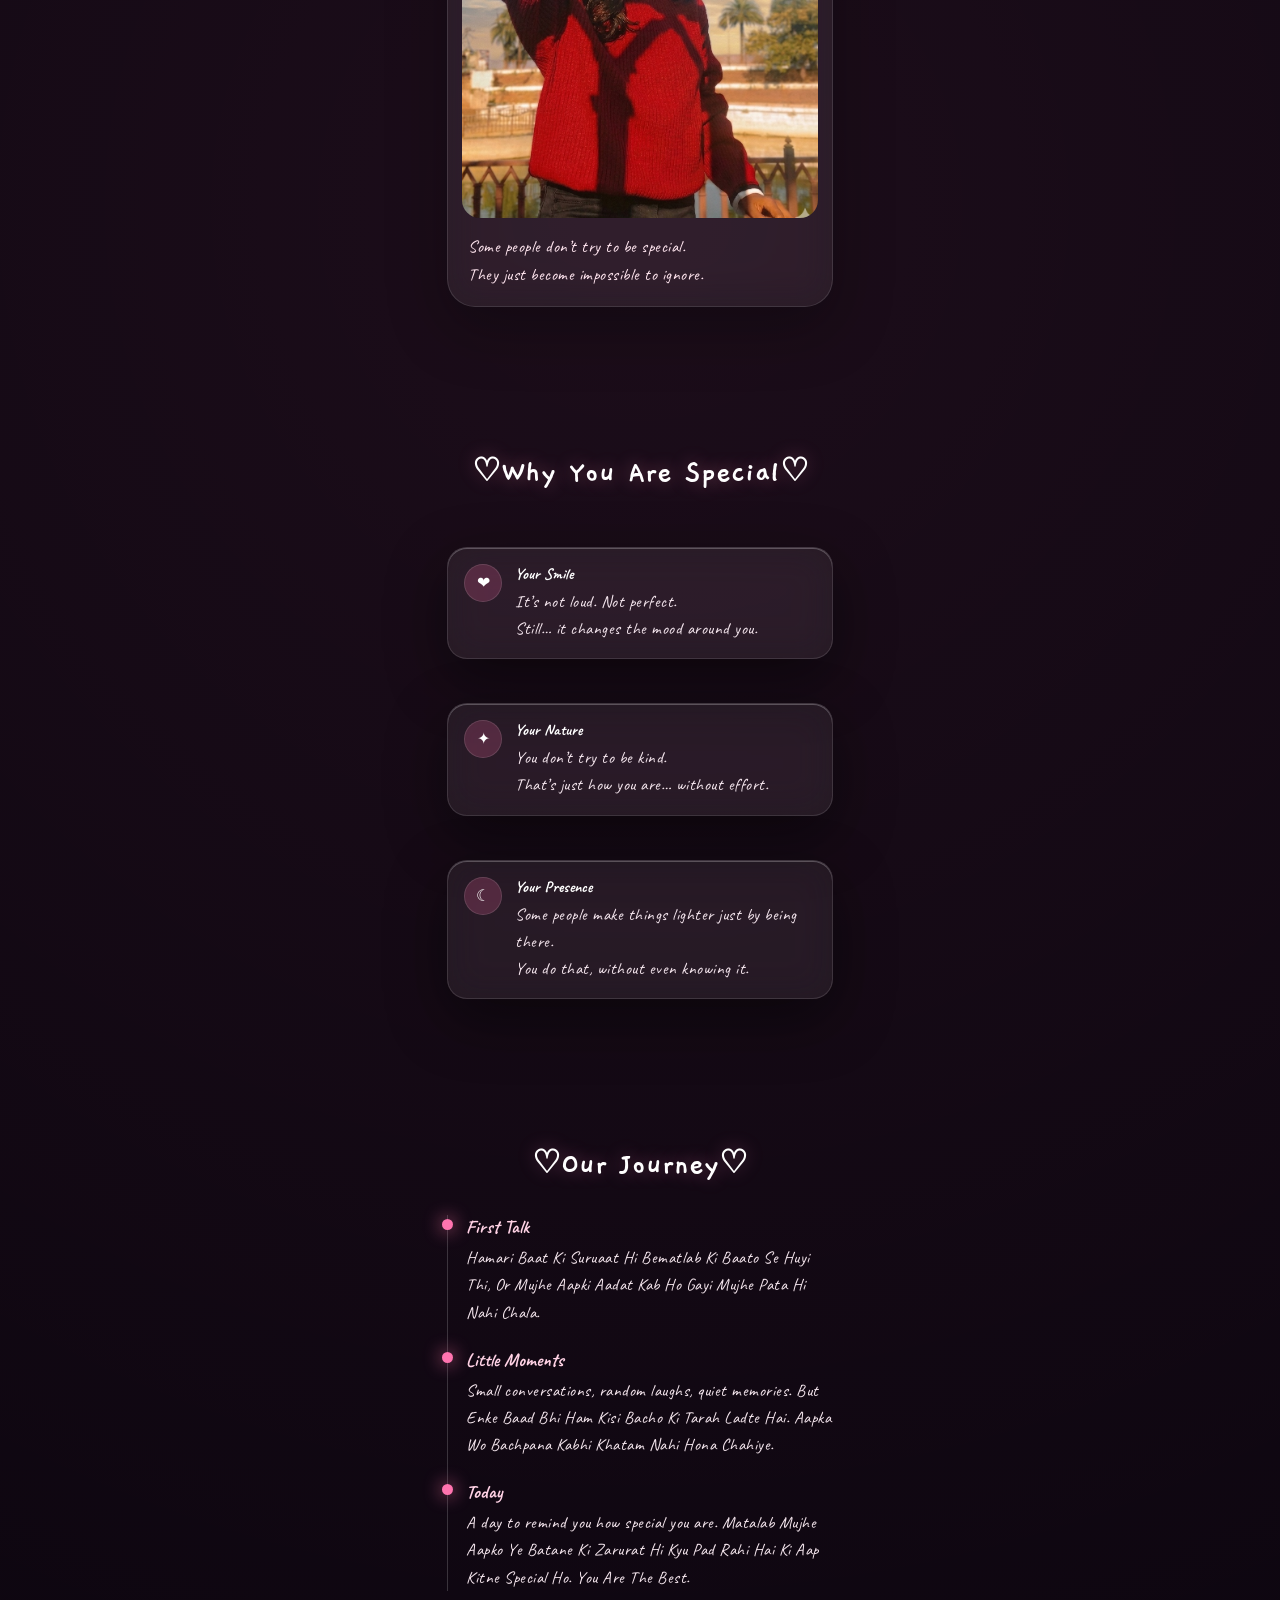
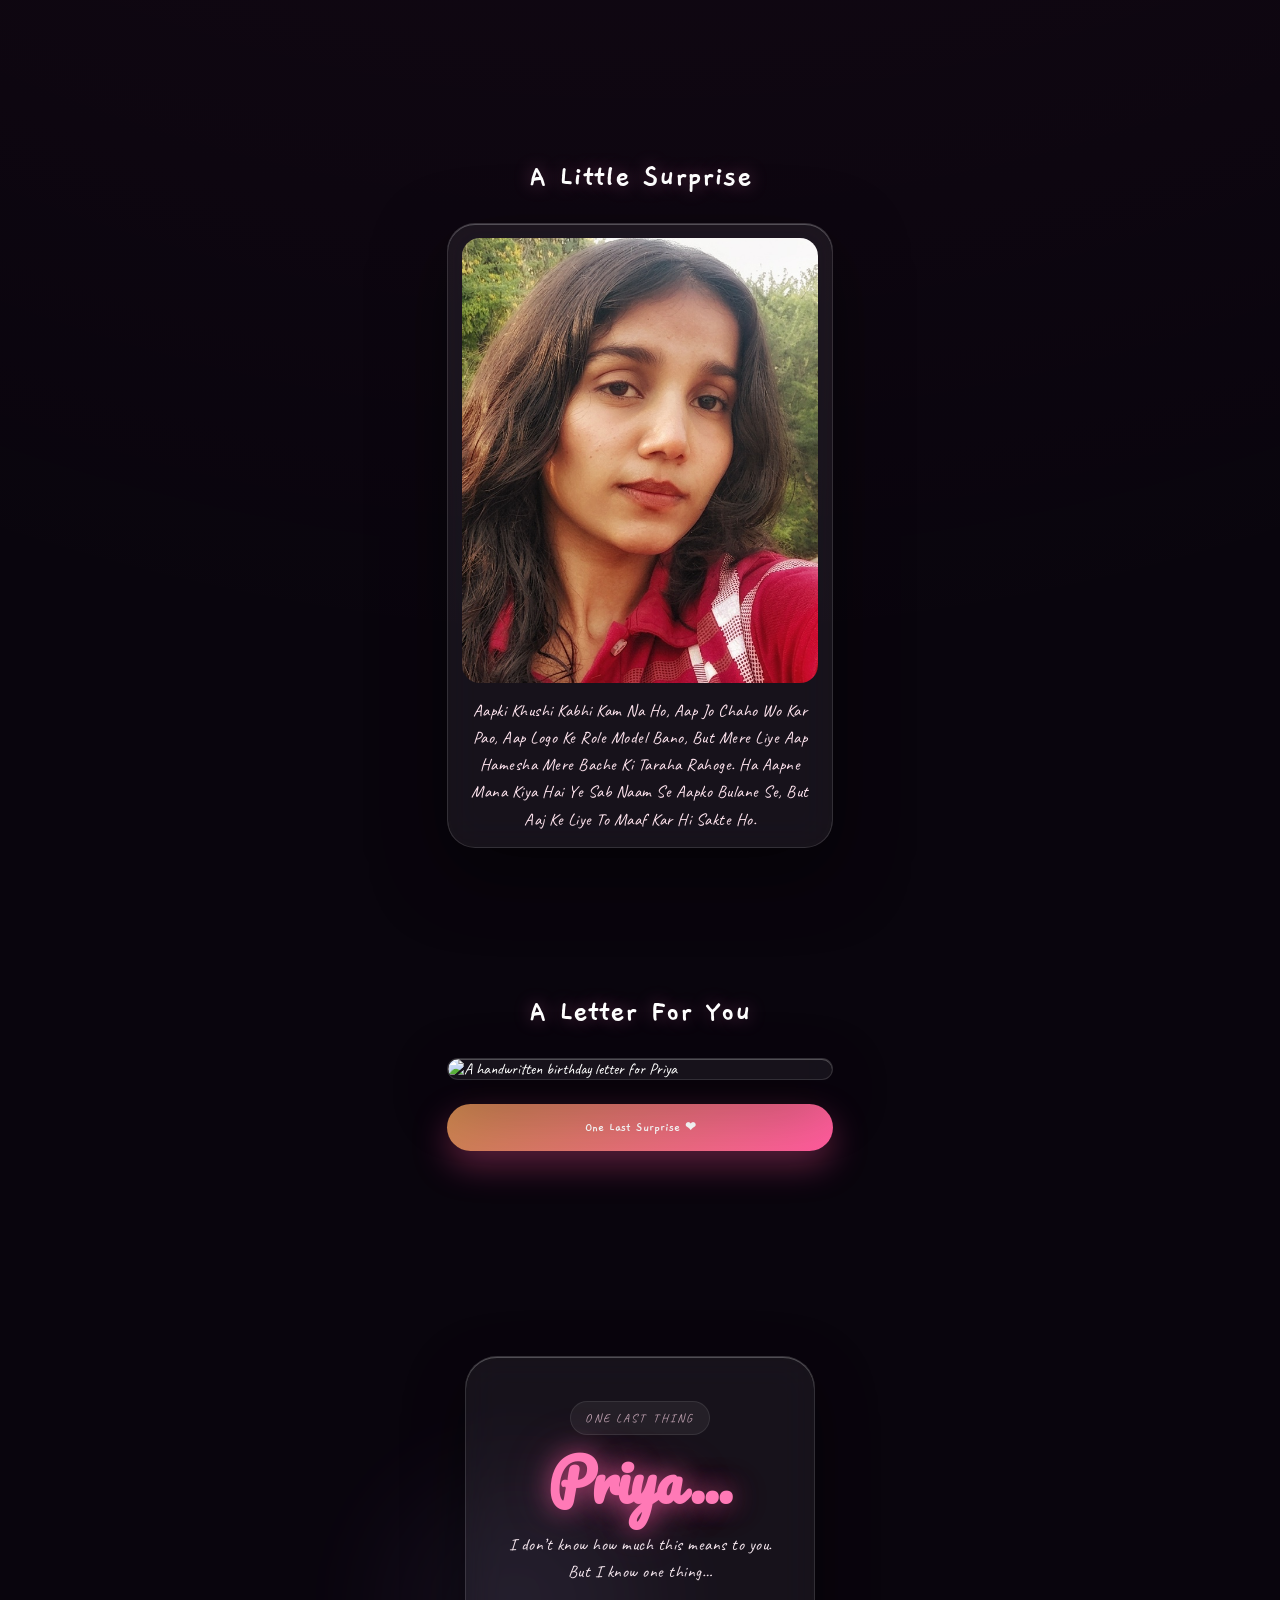
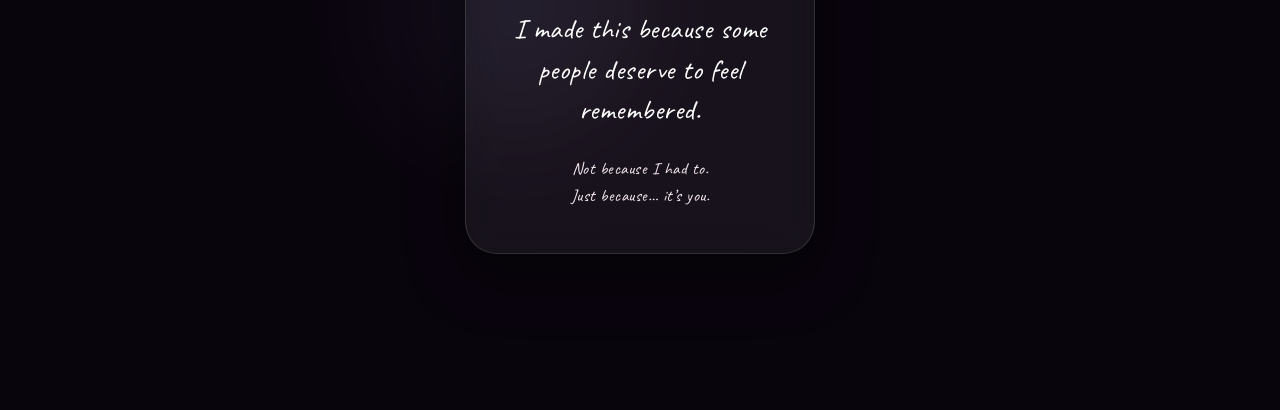
==== commit 102b01b5: "Update surprise.html" ====
--- a/surprise.html
+++ b/surprise.html
@@ -54,14 +54,14 @@
     
     <div class="eom-letter-cover">
       <span>✦</span>
-      <h3>For Priya</h3>
+      <h3>For My Princess✦</h3>
       <p>Tap to open</p>
     </div>
 
     <div class="eom-letter-paper">
       <p>
-        Priya, this is not just a surprise page.
-        It is a small piece of feeling, made quietly,
+        Princess✦, this is not just a surprise page.
+        It is a small piece of feeling that i made for you quietly,
         only to make this evening feel a little more yours.
       </p>
     </div>
--- a/css/surprise.css
+++ b/css/surprise.css
@@ -965,4 +965,96 @@
     font-size:16px;
     padding:24px;
   }
-}
+@media(max-width:700px){
+  body{
+    overflow-x:hidden;
+    overflow-y:auto !important;
+  }
+
+  .page,
+  .wrap,
+  .screen,
+  .section{
+    opacity:1 !important;
+    visibility:visible !important;
+  }
+
+  .hidden{
+    display:block !important;
+  }
+}
+
+/* ===== PREMIUM PAGE SPARKLES ===== */
+.page-sparkles{
+  position:fixed;
+  inset:0;
+  pointer-events:none;
+  z-index:999;
+  overflow:hidden;
+}
+
+.page-sparkles span{
+  position:absolute;
+  width:6px;
+  height:6px;
+  border-radius:50%;
+  background:#fff;
+  box-shadow:
+    0 0 8px rgba(255,255,255,.95),
+    0 0 20px rgba(255,90,160,.65);
+  opacity:0;
+  animation:sparkleFloat 7s linear infinite;
+}
+
+.page-sparkles span:nth-child(1){left:12%; top:18%; animation-delay:.2s;}
+.page-sparkles span:nth-child(2){left:82%; top:14%; animation-delay:1.1s;}
+.page-sparkles span:nth-child(3){left:24%; top:38%; animation-delay:2s;}
+.page-sparkles span:nth-child(4){left:70%; top:42%; animation-delay:.7s;}
+.page-sparkles span:nth-child(5){left:50%; top:28%; animation-delay:1.8s;}
+.page-sparkles span:nth-child(6){left:14%; top:66%; animation-delay:2.7s;}
+.page-sparkles span:nth-child(7){left:86%; top:72%; animation-delay:3.4s;}
+.page-sparkles span:nth-child(8){left:44%; top:80%; animation-delay:1.4s;}
+.page-sparkles span:nth-child(9){left:62%; top:58%; animation-delay:2.3s;}
+.page-sparkles span:nth-child(10){left:32%; top:88%; animation-delay:.9s;}
+
+@keyframes sparkleFloat{
+  0%{opacity:0; transform:translateY(20px) scale(.4);}
+  20%{opacity:.8;}
+  60%{opacity:.45;}
+  100%{opacity:0; transform:translateY(-80px) scale(1.2);}
+}
+
+/* ===== MINI CRACKERS ===== */
+.mini-crackers{
+  position:fixed;
+  inset:0;
+  pointer-events:none;
+  z-index:998;
+  overflow:hidden;
+}
+
+.mini-crackers span{
+  position:absolute;
+  width:90px;
+  height:90px;
+  border-radius:50%;
+  opacity:0;
+  background:
+    radial-gradient(circle, #fff 0 2px, transparent 3px),
+    radial-gradient(circle at 20% 50%, #ff74af 0 2px, transparent 3px),
+    radial-gradient(circle at 80% 50%, #ffd36a 0 2px, transparent 3px),
+    radial-gradient(circle at 50% 20%, #fff7c7 0 2px, transparent 3px),
+    radial-gradient(circle at 50% 80%, #ff9fbd 0 2px, transparent 3px);
+  animation:crackerPop 6s ease-in-out infinite;
+}
+
+.mini-crackers span:nth-child(1){left:10%; top:12%; animation-delay:1s;}
+.mini-crackers span:nth-child(2){right:8%; top:30%; animation-delay:3s;}
+.mini-crackers span:nth-child(3){left:14%; top:58%; animation-delay:5s;}
+.mini-crackers span:nth-child(4){right:12%; top:76%; animation-delay:7s;}
+
+@keyframes crackerPop{
+  0%,75%,100%{opacity:0; transform:scale(.2); filter:blur(2px);}
+  82%{opacity:1; transform:scale(1); filter:blur(0);}
+  90%{opacity:0; transform:scale(1.5); filter:blur(1px);}
+}
